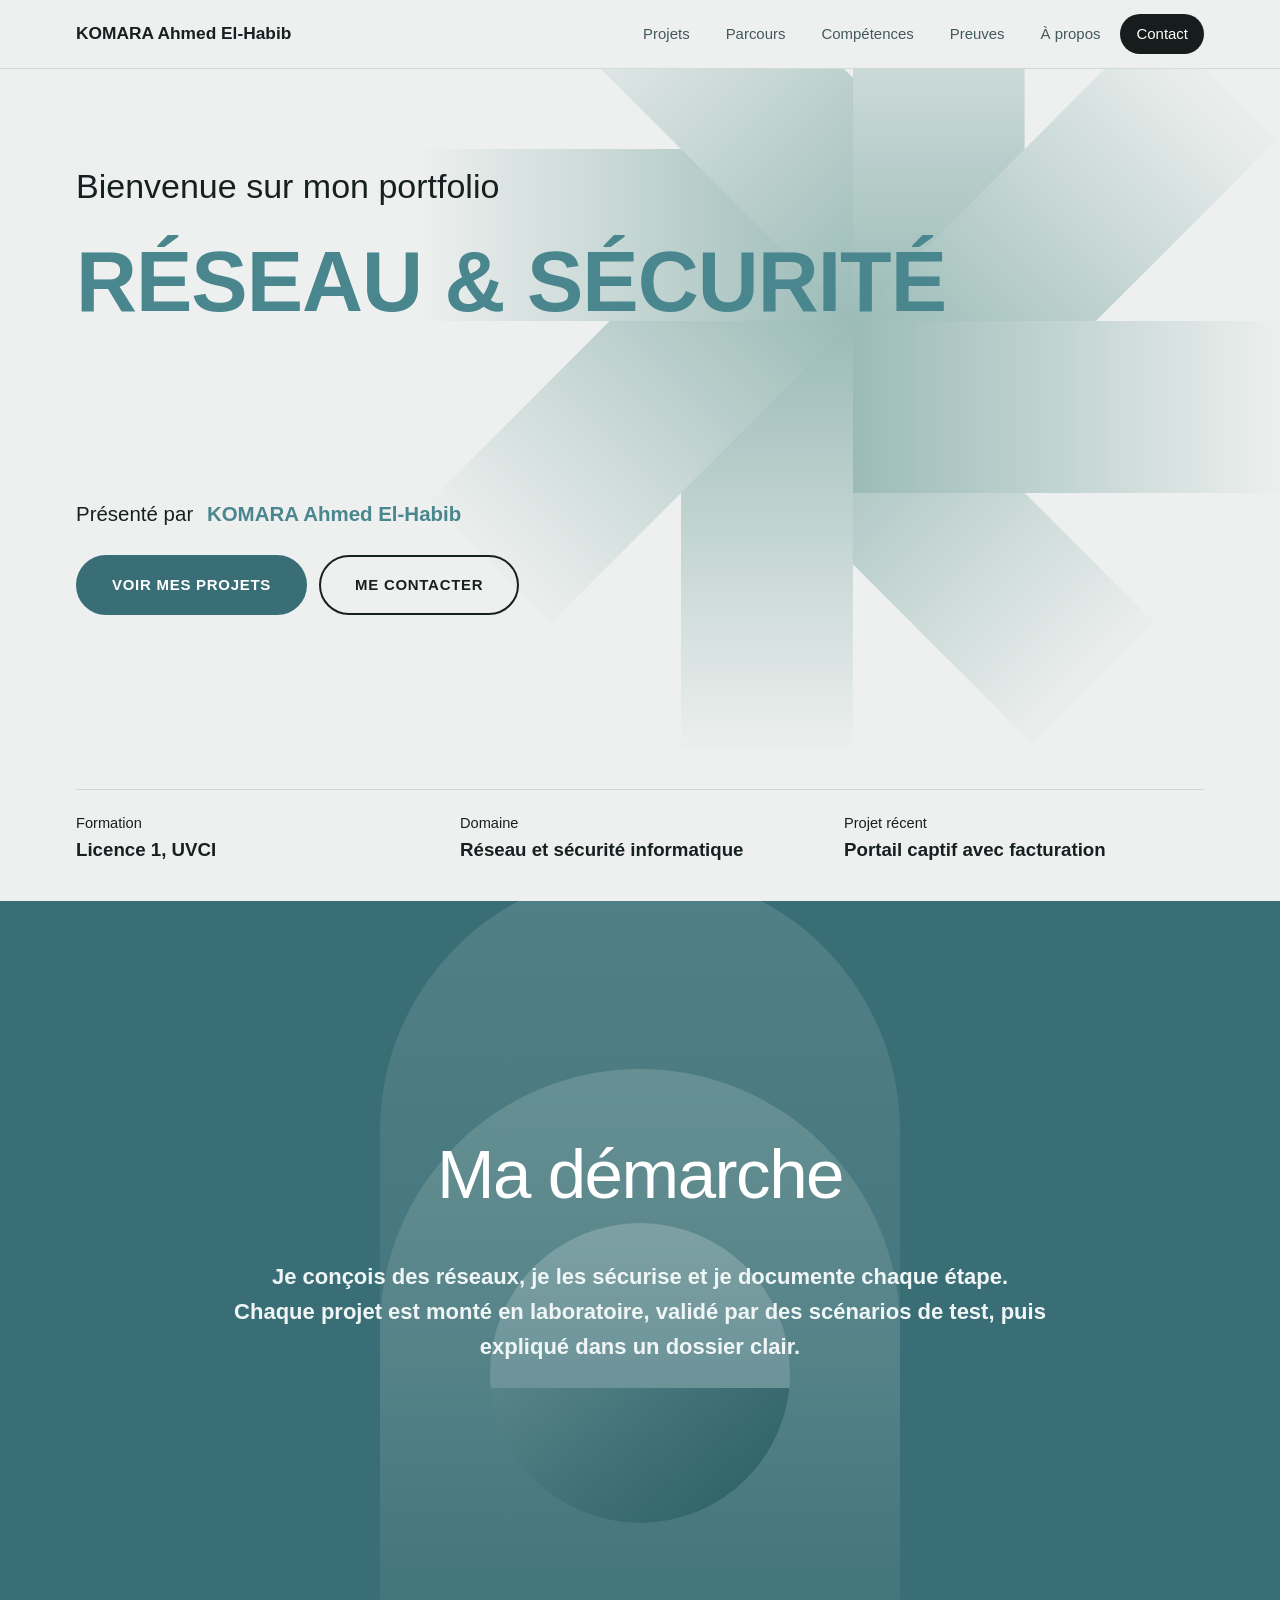
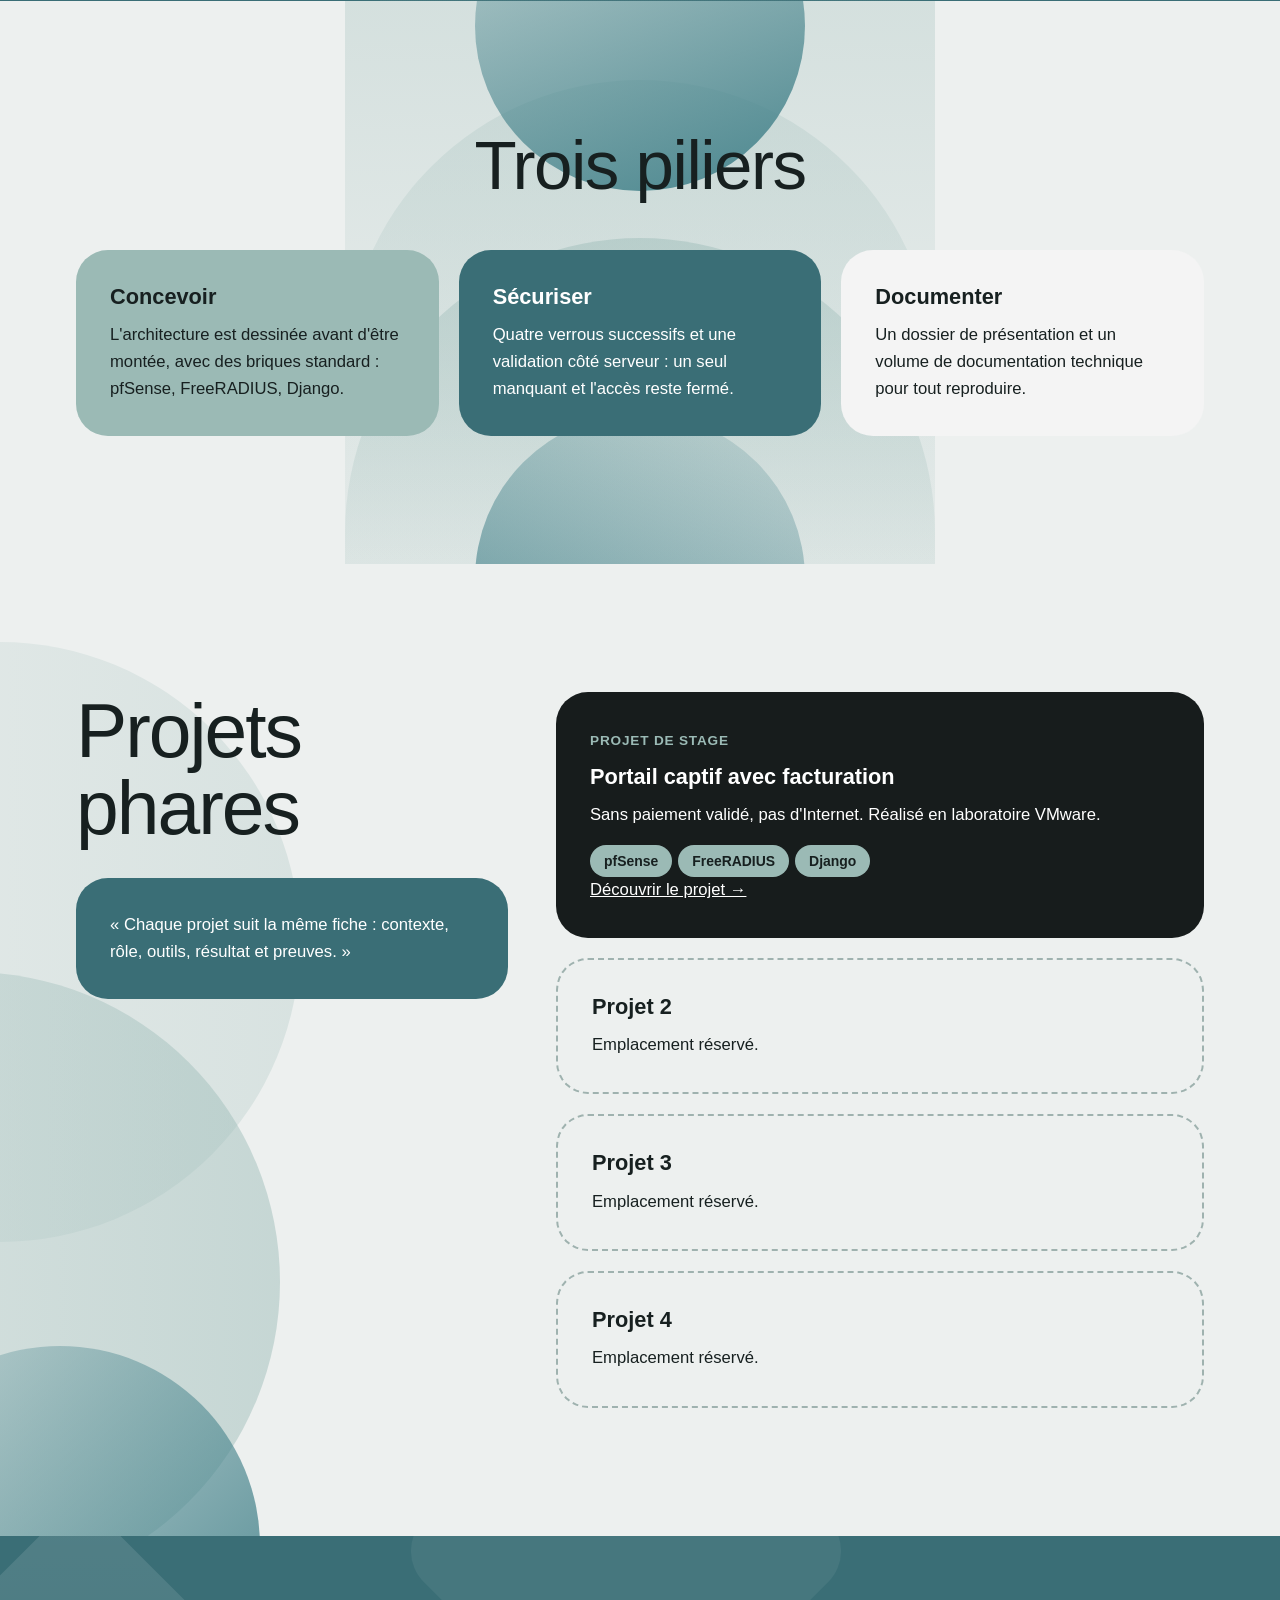
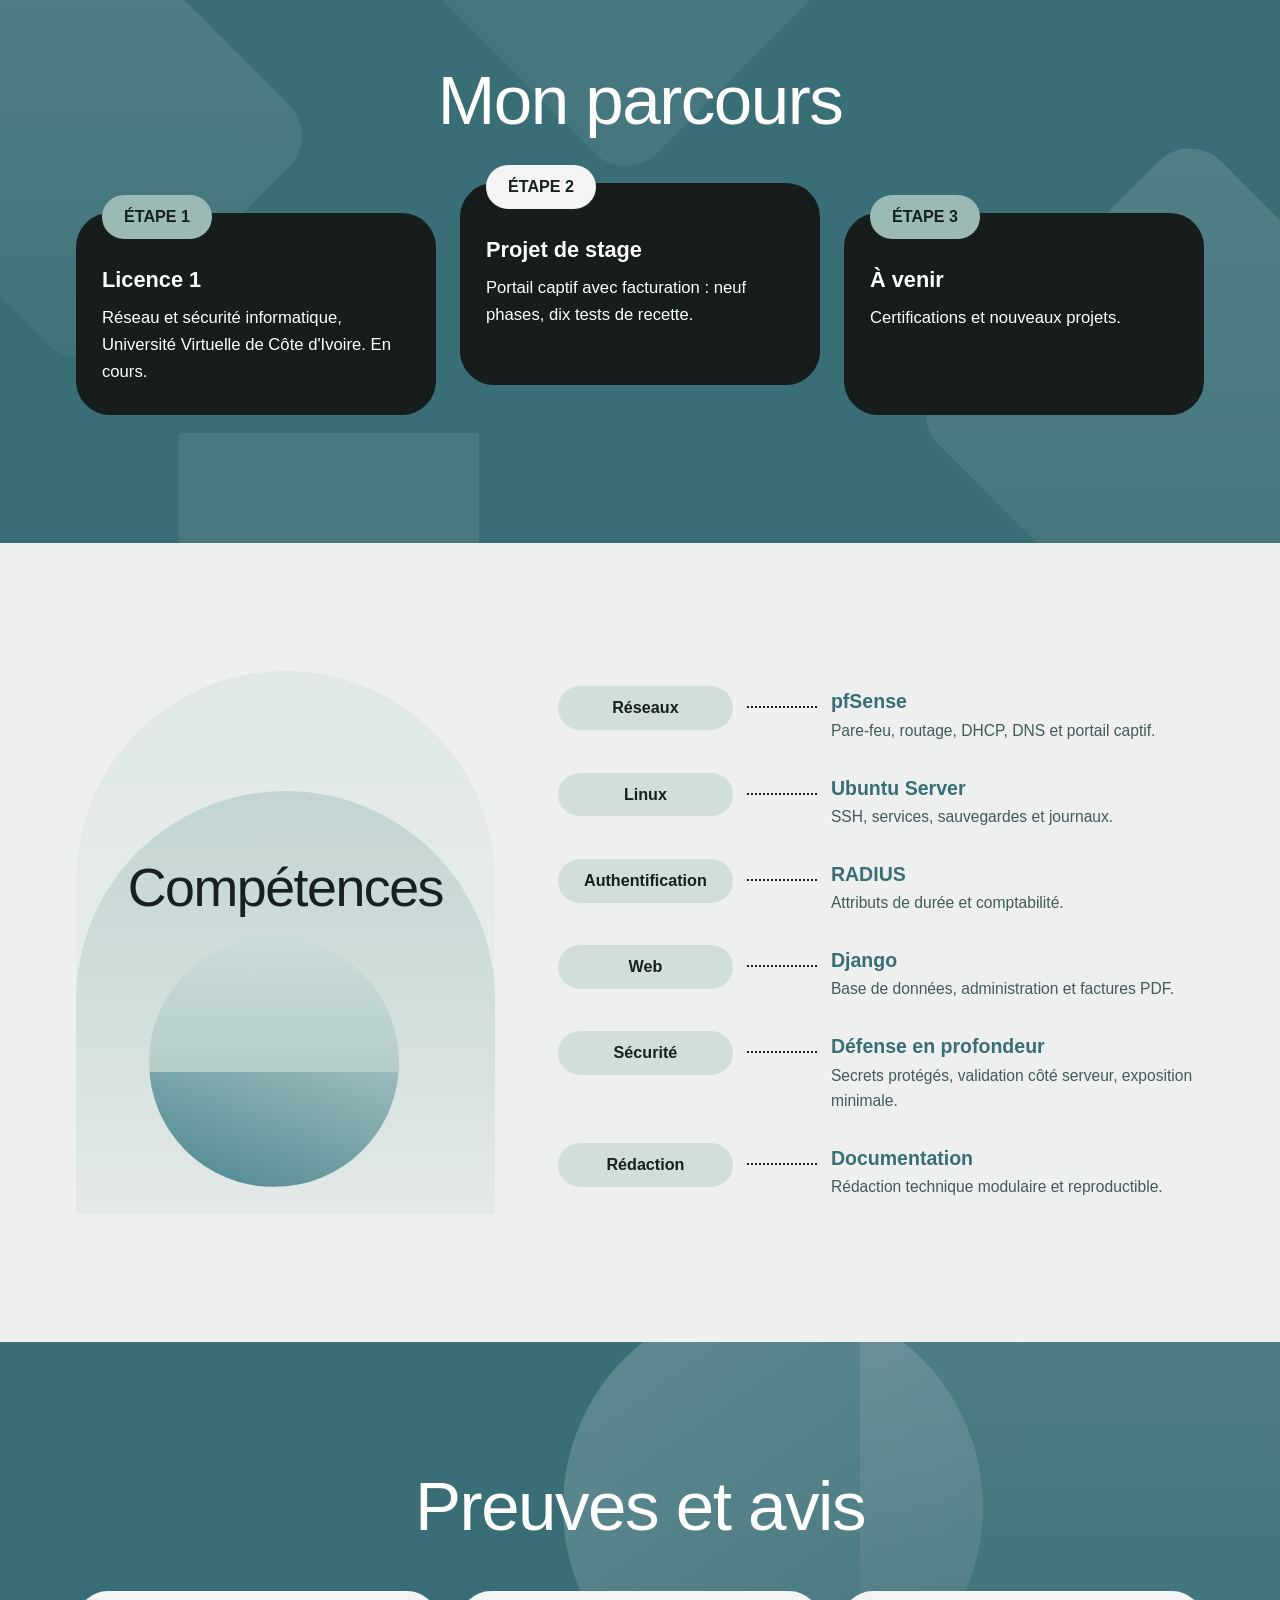
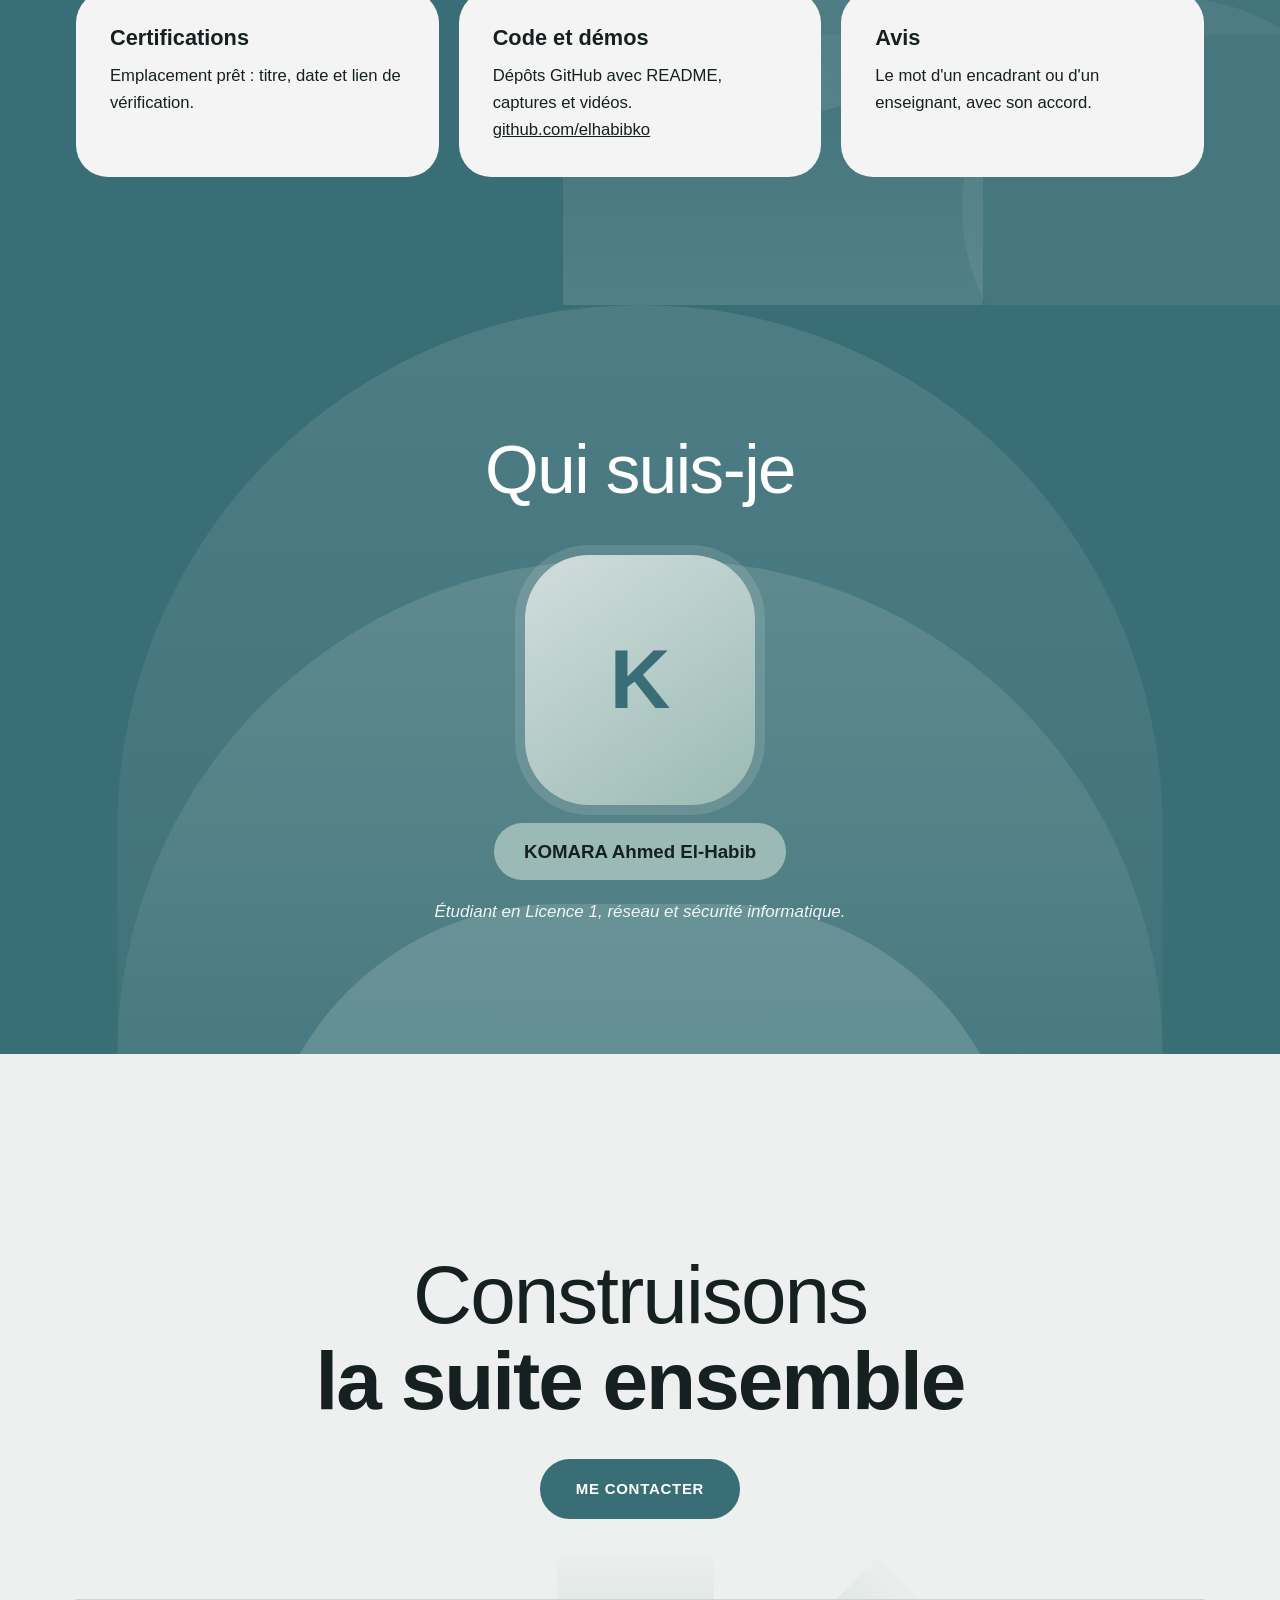
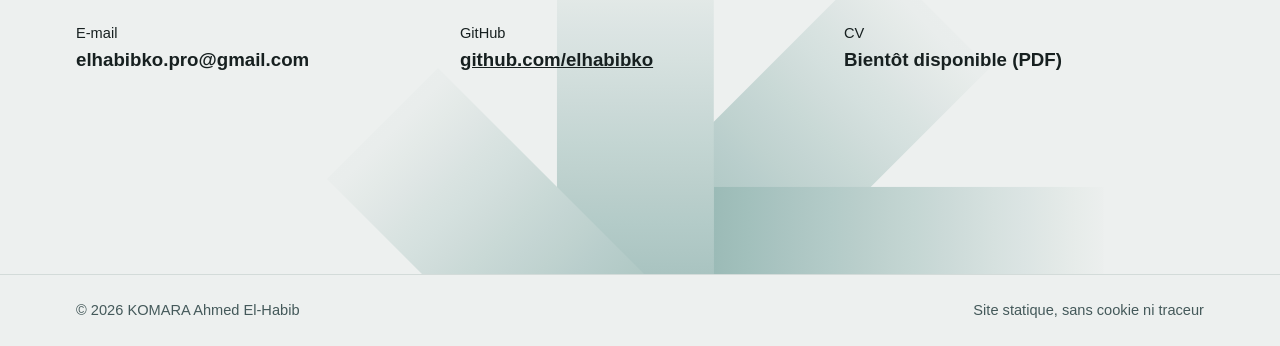
==== index.html @ ef808884 "Add files via upload" ====
<!DOCTYPE html>
<html lang="fr">
<head>
<meta charset="UTF-8">
<meta name="viewport" content="width=device-width, initial-scale=1">
<title>KOMARA Ahmed El-Habib · Réseau et sécurité informatique</title>
<meta name="description" content="Portfolio de KOMARA Ahmed El-Habib, étudiant en Licence 1 réseau et sécurité informatique à l'UVCI : portail captif avec facturation, pfSense, FreeRADIUS, Django.">
<meta name="theme-color" content="#3a6e76">
<meta name="color-scheme" content="light">
<meta property="og:title" content="KOMARA Ahmed El-Habib · Réseau et sécurité informatique">
<meta property="og:description" content="Étudiant en Licence 1 réseau et sécurité informatique. Projets documentés, de la conception à la démonstration.">
<meta property="og:type" content="website">
<link rel="icon" href="data:image/svg+xml,%3Csvg xmlns='http://www.w3.org/2000/svg' viewBox='0 0 32 32'%3E%3Crect width='32' height='32' rx='9' fill='%233a6e76'/%3E%3Ctext x='16' y='22' font-size='16' font-family='sans-serif' font-weight='700' text-anchor='middle' fill='white'%3EK%3C/text%3E%3C/svg%3E">
<link rel="stylesheet" href="style.css">
<script src="main.js" defer></script>
<script type="application/ld+json">{"@context":"https://schema.org","@type":"Person","name":"KOMARA Ahmed El-Habib","jobTitle":"Étudiant en réseau et sécurité informatique","alumniOf":{"@type":"CollegeOrUniversity","name":"Université Virtuelle de Côte d'Ivoire"},"sameAs":["https://github.com/elhabibko"]}</script>
</head>
<body>
<a class="skip" href="#main">Aller au contenu</a>
<header class="top"><div class="w">
<a class="brand" href="#accueil">KOMARA Ahmed El-Habib</a>
<button class="mb" type="button" aria-expanded="false" aria-controls="nv">Menu</button>
<nav id="nv" aria-label="Navigation principale"><ul>
<li><a href="#projets">Projets</a></li><li><a href="#parcours">Parcours</a></li><li><a href="#competences">Compétences</a></li><li><a href="#preuves">Preuves</a></li><li><a href="#apropos">À propos</a></li><li><a href="#contact">Contact</a></li>
</ul></nav></div></header>

<main id="main">
<section class="hero" id="accueil">
<img class="st" src="etoile.svg" alt="" width="900" height="810">
<div class="w">
<div><p class="wl">Bienvenue sur mon portfolio</p><h1>Réseau &amp; Sécurité</h1></div>
<div><p class="by">Présenté par <b>KOMARA Ahmed El-Habib</b></p>
<div class="act"><a class="pill" href="#projets">Voir mes projets</a><a class="pill o" href="#contact">Me contacter</a></div></div>
<div class="ib">
<div><small>Formation</small><b>Licence 1, UVCI</b></div>
<div><small>Domaine</small><b>Réseau et sécurité informatique</b></div>
<div><small>Projet récent</small><b>Portail captif avec facturation</b></div>
</div></div>
</section>

<section class="sec dark mid" id="demarche">
<div class="dec s2" aria-hidden="true"><i class="a"></i><i class="b"></i><i class="c"></i><i class="d"></i></div>
<div class="w">
<h2 class="t rv">Ma démarche</h2>
<p class="lead rv">Je conçois des réseaux, je les sécurise et je documente chaque étape. Chaque projet est monté en laboratoire, validé par des scénarios de test, puis expliqué dans un dossier clair.</p>
</div>
</section>

<section class="sec" id="piliers">
<div class="dec s3" aria-hidden="true"><i class="a"></i><i class="b"></i><i class="c"></i><i class="d"></i><i class="e"></i></div>
<div class="w">
<h2 class="t rv">Trois piliers</h2>
<div class="cards">
<article class="card sg rv"><h3>Concevoir</h3><p>L'architecture est dessinée avant d'être montée, avec des briques standard : pfSense, FreeRADIUS, Django.</p></article>
<article class="card tl rv"><h3>Sécuriser</h3><p>Quatre verrous successifs et une validation côté serveur : un seul manquant et l'accès reste fermé.</p></article>
<article class="card wh rv"><h3>Documenter</h3><p>Un dossier de présentation et un volume de documentation technique pour tout reproduire.</p></article>
</div></div>
</section>

<section class="sec" id="projets">
<div class="dec s6" aria-hidden="true"><i class="a"></i><i class="b"></i><i class="c"></i></div>
<div class="w kf">
<div class="rv"><h2 class="l">Projets<br>phares</h2>
<div class="card tl"><p>« Chaque projet suit la même fiche : contexte, rôle, outils, résultat et preuves. »</p></div></div>
<div class="cards c2">
<article class="card dk rv"><span class="tag">Projet de stage</span><h3>Portail captif avec facturation</h3><p>Sans paiement validé, pas d'Internet. Réalisé en laboratoire VMware.</p><div class="tg"><span>pfSense</span><span>FreeRADIUS</span><span>Django</span></div><p><a href="projet-portail-captif.html">Découvrir le projet →</a></p></article>
<article class="card sl rv"><h3>Projet 2</h3><p>Emplacement réservé.</p></article>
<article class="card sl rv"><h3>Projet 3</h3><p>Emplacement réservé.</p></article>
<article class="card sl rv"><h3>Projet 4</h3><p>Emplacement réservé.</p></article>
</div></div>
</section>

<section class="sec dark" id="parcours">
<div class="dec s8" aria-hidden="true"><i class="a"></i><i class="b"></i><i class="c"></i><i class="d"></i></div>
<div class="w">
<h2 class="t rv">Mon parcours</h2>
<div class="rm">
<article class="card rv"><span class="lb">ÉTAPE 1</span><h3>Licence 1</h3><p>Réseau et sécurité informatique, Université Virtuelle de Côte d'Ivoire. En cours.</p></article>
<article class="card rv"><span class="lb">ÉTAPE 2</span><h3>Projet de stage</h3><p>Portail captif avec facturation : neuf phases, dix tests de recette.</p></article>
<article class="card rv"><span class="lb">ÉTAPE 3</span><h3>À venir</h3><p>Certifications et nouveaux projets.</p></article>
</div></div>
</section>

<section class="sec" id="competences">
<div class="w cp">
<div class="arch rv"><i class="p"></i><i class="q"></i><i class="r"></i><i class="t"></i><h2>Compétences</h2></div>
<ul class="rows rv">
<li><span class="lab">Réseaux</span><span class="dot"></span><div><h3>pfSense</h3><p>Pare-feu, routage, DHCP, DNS et portail captif.</p></div></li>
<li><span class="lab">Linux</span><span class="dot"></span><div><h3>Ubuntu Server</h3><p>SSH, services, sauvegardes et journaux.</p></div></li>
<li><span class="lab">Authentification</span><span class="dot"></span><div><h3>RADIUS</h3><p>Attributs de durée et comptabilité.</p></div></li>
<li><span class="lab">Web</span><span class="dot"></span><div><h3>Django</h3><p>Base de données, administration et factures PDF.</p></div></li>
<li><span class="lab">Sécurité</span><span class="dot"></span><div><h3>Défense en profondeur</h3><p>Secrets protégés, validation côté serveur, exposition minimale.</p></div></li>
<li><span class="lab">Rédaction</span><span class="dot"></span><div><h3>Documentation</h3><p>Rédaction technique modulaire et reproductible.</p></div></li>
</ul></div>
</section>

<section class="sec dark" id="preuves">
<div class="dec s4" aria-hidden="true"><i class="a"></i><i class="b"></i><i class="c"></i><i class="d"></i></div>
<div class="w">
<h2 class="t rv">Preuves et avis</h2>
<div class="cards">
<article class="card wh rv"><h3>Certifications</h3><p>Emplacement prêt : titre, date et lien de vérification.</p></article>
<article class="card wh rv"><h3>Code et démos</h3><p>Dépôts GitHub avec README, captures et vidéos.</p><p><a href="https://github.com/elhabibko" rel="noopener">github.com/elhabibko</a></p></article>
<article class="card wh rv"><h3>Avis</h3><p>Le mot d'un encadrant ou d'un enseignant, avec son accord.</p></article>
</div></div>
</section>

<section class="sec dark" id="apropos">
<div class="dec s11" aria-hidden="true"><i class="a"></i><i class="b"></i><i class="c"></i></div>
<div class="w">
<h2 class="t rv">Qui suis-je</h2>
<div class="team rv"><div class="ph1" aria-hidden="true">K</div><span class="np">KOMARA Ahmed El-Habib</span><p class="it">Étudiant en Licence 1, réseau et sécurité informatique.</p></div>
</div>
</section>

<section class="sec cta" id="contact">
<img class="st2" src="etoile.svg" alt="" width="900" height="810">
<div class="w">
<h2 class="rv">Construisons<br><b>la suite ensemble</b></h2>
<a class="pill rv" href="#contact" data-u="elhabibko.pro" data-d="gmail.com">Me contacter</a>
<div class="cl rv">
<div><small>E-mail</small><b>elhabibko.pro@gmail.com</b></div>
<div><small>GitHub</small><b><a href="https://github.com/elhabibko" rel="noopener">github.com/elhabibko</a></b></div>
<div><small>CV</small><b>Bientôt disponible (PDF)</b></div>
</div></div>
</section>
</main>

<footer class="ft"><div class="w"><span>© 2026 KOMARA Ahmed El-Habib</span><span>Site statique, sans cookie ni traceur</span></div></footer>
</body>
</html>
---- style.css ----
:root{--bg:#edf0ef;--ink:#172020;--mu:#44595a;--tl:#4a868e;--td:#3a6e76;--sg:#9bbab5;--cd:#d1dedb;--wh:#f4f4f4;--dk:#171c1c;--pad:clamp(20px,5vw,56px);--ez:cubic-bezier(.2,.7,.2,1);--f:"Century Gothic","Avenir Next","Trebuchet MS","Segoe UI",sans-serif}
*,::before,::after{box-sizing:border-box}
*{margin:0}
html{scroll-behavior:smooth;scroll-padding-top:84px;overflow-x:clip;-webkit-text-size-adjust:100%}
body{font-family:var(--f);background:var(--bg);color:var(--ink);line-height:1.6;font-size:clamp(15px,.35vw + 14px,17px);-webkit-font-smoothing:antialiased;overflow-x:clip}
img,svg{display:block;max-width:100%}
a{color:inherit}
:focus-visible{outline:3px solid var(--tl);outline-offset:3px;border-radius:6px}
@keyframes up{from{opacity:0;transform:translateY(28px)}to{opacity:1;transform:none}}
@keyframes sg{from{opacity:0;transform:scale(.94)}to{opacity:1;transform:none}}
@keyframes fl{0%,100%{translate:0 0}50%{translate:0 -16px}}
@keyframes pg{to{transform:scaleX(1)}}
@supports(animation-timeline:scroll()){body::before{content:"";position:fixed;left:0;top:0;width:100%;height:3px;background:var(--tl);transform:scaleX(0);transform-origin:0 50%;z-index:40;animation:pg linear both;animation-timeline:scroll()}}
.skip{position:absolute;left:-999px}
.skip:focus{left:16px;top:12px;background:var(--dk);color:#fff;padding:8px 16px;border-radius:999px;z-index:50}
.w{width:100%;max-width:1240px;margin-inline:auto;padding-inline:var(--pad);position:relative;z-index:1}
.top{position:sticky;top:0;z-index:30;background:rgba(237,240,239,.94);backdrop-filter:blur(10px);border-bottom:1px solid #d3dbd9}
.top .w{display:flex;align-items:center;justify-content:space-between;gap:12px;min-height:68px;flex-wrap:wrap}
.brand{font-weight:700;text-decoration:none;font-size:1.02em}
nav ul{list-style:none;display:flex;gap:4px;padding:0}
nav a{display:block;text-decoration:none;font-size:.88em;padding:8px 16px;border-radius:999px;color:var(--mu);transition:background .25s,color .25s}
nav a:hover{background:var(--cd);color:var(--ink)}
nav a[aria-current=true]{background:var(--dk);color:#fff}
.mb{display:none;background:none;border:1.5px solid var(--ink);border-radius:999px;padding:8px 20px;font:inherit;font-size:.88em;font-weight:700;cursor:pointer;color:var(--ink)}
.pill{display:inline-flex;align-items:center;justify-content:center;background:var(--td);color:#fff;font-weight:700;font-size:.88em;letter-spacing:.05em;text-transform:uppercase;text-decoration:none;border-radius:999px;padding:16px clamp(22px,3vw,34px);border:2px solid var(--td);transition:transform .25s var(--ez),background .25s,box-shadow .25s}
.pill:hover{background:var(--dk);border-color:var(--dk);transform:translateY(-3px);box-shadow:0 14px 28px -14px rgba(23,32,32,.5)}
.pill.o{background:transparent;color:var(--ink);border-color:var(--ink)}
.pill.o:hover{background:var(--ink);color:var(--bg)}
.hero{position:relative;overflow:hidden;min-height:calc(100vh - 68px);min-height:calc(100svh - 68px);display:flex}
.hero>.w{display:flex;flex-direction:column;justify-content:space-between;gap:clamp(28px,5vh,60px);padding-block:clamp(40px,10vh,100px) clamp(24px,4vh,40px)}
.hero .w>*{animation:up .9s var(--ez) both}
.hero .w>:nth-child(2){animation-delay:.14s}
.hero .w>:nth-child(3){animation-delay:.28s}
.st{position:absolute;right:0;top:0;height:100%;width:auto;max-width:none;pointer-events:none;z-index:0;animation:sg 1.6s var(--ez) both,fl 14s ease-in-out 1.6s infinite}
.st2{position:absolute;left:50%;bottom:-300px;height:760px;width:auto;max-width:none;transform:translateX(-45%) scaleY(-1);pointer-events:none;z-index:0;animation:fl 16s ease-in-out infinite}
.wl{font-size:clamp(20px,2.8vw,34px)}
.hero h1{font-size:clamp(28px,6.6vw,88px);line-height:1;font-weight:700;letter-spacing:-1px;color:var(--tl);text-transform:uppercase;margin-top:clamp(14px,3vh,28px);white-space:nowrap}
.by{font-size:clamp(17px,1.6vw,21px)}
.by b{color:var(--tl);font-weight:700;margin-left:8px}
.act{display:flex;gap:12px;flex-wrap:wrap;margin-top:24px}
.ib{display:grid;grid-template-columns:repeat(auto-fit,minmax(min(100%,230px),1fr));gap:20px 24px;border-top:1px solid #cdd6d4;padding-top:22px}
.ib small{display:block;font-size:.86em}
.ib b{font-size:1.1em}
.sec{position:relative;padding:clamp(72px,11vw,128px) 0;overflow:hidden}
.dark{background:var(--td);color:#fff}
.dark p{color:#f0f6f5}
.dec{position:absolute;inset:0;pointer-events:none;overflow:hidden;z-index:0}
.dec i{position:absolute;display:block;animation:fl 13s ease-in-out infinite}
.dec i:nth-child(2){animation-duration:17s;animation-delay:-5s}
.dec i:nth-child(3){animation-duration:15s;animation-delay:-9s}
.dec i:nth-child(4){animation-duration:19s;animation-delay:-3s}
.dec i:nth-child(5){animation-duration:21s;animation-delay:-11s}
.s2 .a{left:50%;top:-30px;bottom:0;width:min(520px,80vw);transform:translateX(-50%);border-radius:999px 999px 0 0;background:linear-gradient(rgba(255,255,255,.12),rgba(255,255,255,.02))}
.s2 .b{left:50%;top:24%;bottom:0;width:min(520px,80vw);transform:translateX(-50%);border-radius:999px 999px 0 0;background:linear-gradient(rgba(155,187,183,.32),rgba(155,187,183,.06))}
.s2 .c,.s2 .d{left:50%;top:46%;width:min(300px,52vw);aspect-ratio:1;transform:translateX(-50%);border-radius:50%}
.s2 .c{background:linear-gradient(rgba(255,255,255,.2),rgba(255,255,255,.1));clip-path:inset(0 0 45% 0)}
.s2 .d{background:linear-gradient(135deg,rgba(155,187,183,.3),rgba(40,92,100,.95));clip-path:inset(55% 0 0 0)}
.s3 .a{left:50%;top:0;bottom:0;width:min(590px,88vw);transform:translateX(-50%);background:linear-gradient(rgba(155,187,183,.3),rgba(155,187,183,0))}
.s3 .b{left:50%;top:14%;bottom:0;width:min(590px,88vw);transform:translateX(-50%);border-radius:999px 999px 0 0;background:linear-gradient(rgba(155,187,183,.26),rgba(155,187,183,.08))}
.s3 .c{left:50%;top:42%;bottom:0;width:min(590px,88vw);transform:translateX(-50%);border-radius:999px 999px 0 0;background:linear-gradient(rgba(155,187,183,.46),rgba(155,187,183,.14))}
.s3 .d{left:50%;top:-140px;width:min(330px,56vw);aspect-ratio:1;transform:translateX(-50%);border-radius:50%;background:linear-gradient(160deg,rgba(74,134,142,.15),var(--tl))}
.s3 .e{left:50%;bottom:-180px;width:min(330px,56vw);aspect-ratio:1;transform:translateX(-50%);border-radius:50%;background:linear-gradient(200deg,rgba(74,134,142,.1),var(--tl))}
.s4 .a{left:44%;top:-8%;width:min(420px,62vw);aspect-ratio:1;border-radius:50%;background:linear-gradient(145deg,rgba(255,255,255,.2),rgba(255,255,255,.06))}
.s4 .b{right:0;top:0;width:min(420px,38%);height:52%;background:linear-gradient(rgba(255,255,255,.1),rgba(255,255,255,.04))}
.s4 .c{left:44%;bottom:0;width:min(420px,38%);height:48%;background:linear-gradient(rgba(255,255,255,.04),rgba(255,255,255,.12))}
.s4 .d{right:-8%;bottom:-20%;width:min(420px,60vw);aspect-ratio:1;border-radius:50%;background:rgba(255,255,255,.06)}
.s6 .a{left:-300px;top:8%;width:600px;aspect-ratio:1;border-radius:50%;background:linear-gradient(90deg,rgba(155,187,183,.08),rgba(155,187,183,.26))}
.s6 .b{left:-340px;top:42%;width:620px;aspect-ratio:1;border-radius:50%;background:linear-gradient(90deg,rgba(155,187,183,.2),rgba(155,187,183,.48))}
.s6 .c{left:-140px;bottom:-210px;width:400px;aspect-ratio:1;border-radius:50%;background:linear-gradient(135deg,rgba(74,134,142,.15),var(--tl))}
.s8 .a{left:-90px;top:30px;width:340px;aspect-ratio:1;border-radius:44px;rotate:45deg;background:linear-gradient(135deg,rgba(255,255,255,.12),rgba(255,255,255,.04))}
.s8 .b{right:-110px;bottom:-70px;width:400px;aspect-ratio:1;border-radius:44px;rotate:45deg;background:linear-gradient(135deg,rgba(255,255,255,.12),rgba(255,255,255,.04))}
.s8 .c{left:36%;top:-150px;width:330px;aspect-ratio:1;border-radius:44px;rotate:45deg;background:rgba(255,255,255,.06)}
.s8 .d{left:14%;bottom:-30px;width:300px;height:140px;background:rgba(255,255,255,.07)}
.s11 .a{left:50%;top:0;bottom:0;width:min(1045px,130vw);transform:translateX(-50%);border-radius:999px 999px 0 0;background:linear-gradient(rgba(255,255,255,.1),rgba(255,255,255,.03))}
.s11 .b{left:50%;top:34%;bottom:0;width:min(1045px,130vw);transform:translateX(-50%);border-radius:999px 999px 0 0;background:linear-gradient(rgba(155,187,183,.26),rgba(155,187,183,.1))}
.s11 .c{left:50%;top:80%;bottom:-20%;width:min(760px,100vw);transform:translateX(-50%);border-radius:999px 999px 0 0;background:rgba(155,187,183,.32)}
.mid{display:flex;align-items:center;min-height:clamp(440px,60vw,700px)}
h2.t{font-size:clamp(32px,5.4vw,72px);line-height:1.06;font-weight:400;letter-spacing:-1.5px;text-align:center;margin-bottom:clamp(28px,4vw,48px)}
h2.t b,h2.l b,.cta h2 b{font-weight:700}
h2.l{font-size:clamp(38px,6vw,84px);line-height:1;font-weight:400;letter-spacing:-2px}
.lead{font-size:clamp(17px,1.9vw,22px);text-align:center;max-width:820px;margin-inline:auto;font-weight:700}
.cards{display:grid;gap:clamp(12px,2vw,20px);grid-template-columns:repeat(auto-fit,minmax(min(100%,250px),1fr));position:relative}
.cards.c2{grid-template-columns:repeat(auto-fit,minmax(min(100%,320px),1fr))}
.cards.sm{grid-template-columns:repeat(auto-fit,minmax(min(100%,230px),1fr))}
.card{border-radius:clamp(22px,3vw,32px);padding:clamp(22px,3vw,34px);background:var(--cd);color:var(--ink);transition:transform .35s var(--ez),box-shadow .35s}
.card:hover{transform:translateY(-6px);box-shadow:0 22px 44px -22px rgba(23,32,32,.45)}
.card h3{font-size:clamp(18px,1.7vw,22px);line-height:1.2;font-weight:700;margin-bottom:12px}
.card p{font-size:.98em;color:inherit}
.card.sg{background:var(--sg)}
.card.wh{background:var(--wh)}
.card.dk{background:var(--dk);color:#fff}
.card.tl{background:var(--td);color:#fff}
.card.sl{background:transparent;border:2px dashed #9fb2af}
.dark .card.sl{border-color:rgba(255,255,255,.4)}
.card.s{padding:22px;border-radius:24px}
.card.s h3{font-size:1.08em}
.card.s p{font-size:.92em}
.n{display:block;font-size:.85em;font-weight:700;color:var(--td);margin-bottom:6px}
.tag{display:inline-block;font-size:.8em;font-weight:700;letter-spacing:.06em;text-transform:uppercase;color:var(--sg);margin-bottom:12px}
.tg{display:flex;gap:6px;flex-wrap:wrap;margin-top:16px}
.tg span{font-size:.82em;font-weight:700;border-radius:999px;padding:5px 14px;background:var(--sg);color:var(--ink)}
.kf{display:grid;grid-template-columns:minmax(0,1fr) minmax(0,1.5fr);gap:clamp(28px,4vw,48px);align-items:start}
.kf .card.tl{margin-top:32px}
.cp{display:grid;grid-template-columns:minmax(0,1fr) minmax(0,1.5fr);gap:clamp(24px,4vw,56px);align-items:stretch}
.arch{position:relative;min-height:clamp(340px,48vw,540px)}
.arch i{position:absolute;display:block;animation:none}
.arch .p{left:0;right:12px;top:0;bottom:0;border-radius:999px 999px 0 0;background:linear-gradient(#dfe8e6,rgba(237,240,239,0))}
.arch .q{left:0;right:12px;top:22%;bottom:0;border-radius:999px 999px 0 0;background:linear-gradient(rgba(155,187,183,.45),rgba(155,187,183,.12))}
.arch .r,.arch .t{left:50%;bottom:5%;width:58%;aspect-ratio:1;border-radius:50%;margin-left:-33%}
.arch .r{background:linear-gradient(rgba(201,220,217,.9),rgba(155,187,183,.9));clip-path:inset(0 0 46% 0)}
.arch .t{background:linear-gradient(200deg,var(--cd),var(--tl));clip-path:inset(54% 0 0 0)}
.arch h2{position:absolute;left:0;right:12px;top:40%;transform:translateY(-50%);text-align:center;font-size:clamp(28px,4.2vw,58px);line-height:1;font-weight:400;letter-spacing:-1.5px;hyphens:none;word-break:normal;overflow-wrap:normal}
.rows{list-style:none;padding:0;align-self:center}
.rows li{display:grid;grid-template-columns:minmax(120px,175px) minmax(20px,70px) 1fr;gap:14px;align-items:start;padding:15px 0}
.lab{background:var(--cd);font-weight:700;border-radius:999px;text-align:center;padding:9px 12px;font-size:.95em;transition:background .3s,color .3s}
.rows li:hover .lab{background:var(--td);color:#fff}
.dot{border-top:2px dotted var(--ink);margin-top:20px;transform-origin:left;transition:transform 1s var(--ez) .3s}
.js .rv:not(.in) .dot{transform:scaleX(0)}
.rows h3{font-size:1.15em;font-weight:700;color:var(--td)}
.rows p{font-size:.92em;color:var(--mu)}
.rm{display:grid;gap:40px clamp(14px,2vw,24px);grid-template-columns:repeat(auto-fit,minmax(min(100%,235px),1fr));position:relative;padding-top:28px}
.rm .card{background:var(--dk);color:#fff;border-radius:34px;padding:54px 26px 30px;position:relative}
.lb{position:absolute;top:-18px;left:26px;background:var(--sg);color:var(--ink);font-weight:700;border-radius:999px;padding:9px 22px;font-size:.95em}
@media(min-width:900px){.rm .card:nth-child(even){translate:0 -30px}.rm .card:nth-child(even) .lb{background:var(--wh)}}
.team{display:flex;flex-direction:column;align-items:center;text-align:center;gap:18px}
.ph1{width:clamp(170px,22vw,230px);aspect-ratio:23/25;border-radius:64px;background:linear-gradient(145deg,var(--cd),var(--sg));color:var(--td);display:flex;align-items:center;justify-content:center;font-size:clamp(60px,8vw,84px);font-weight:700;box-shadow:0 0 0 10px rgba(255,255,255,.12)}
.np{background:var(--sg);color:var(--ink);font-weight:700;border-radius:999px;padding:14px 30px;font-size:1.1em}
.it{font-style:italic;max-width:420px}
.stats{display:grid;grid-template-columns:repeat(auto-fit,minmax(min(100%,150px),1fr));gap:12px;margin-top:clamp(28px,4vw,44px)}
.stats div{background:var(--cd);border-radius:999px;padding:16px 20px;text-align:center;font-size:.92em}
.stats b{display:block;font-size:1.9em;font-weight:700;color:var(--td);line-height:1.15}
.cta{text-align:center;display:flex;align-items:center;min-height:min(100vh,820px)}
.cta h2{font-size:clamp(34px,6.4vw,86px);line-height:1.04;font-weight:400;letter-spacing:-2px;margin-bottom:36px}
.cl{display:grid;grid-template-columns:repeat(auto-fit,minmax(min(100%,230px),1fr));gap:20px 24px;border-top:1px solid #cdd6d4;margin-top:clamp(44px,8vw,80px);padding-top:22px;text-align:left}
.cl small{display:block;font-size:.86em}
.cl b{font-size:1.1em;overflow-wrap:anywhere}
.ft{padding:24px 0;font-size:.86em;color:var(--mu);border-top:1px solid #d3dbd9}
.ft .w{display:flex;justify-content:space-between;gap:12px;flex-wrap:wrap}
.ph{position:relative;overflow:hidden;padding:clamp(48px,8vw,80px) 0 clamp(56px,8vw,90px)}
.ph .w>*{animation:up .9s var(--ez) both}
.ph .w>:nth-child(3){animation-delay:.14s}
.ph .w>:nth-child(4){animation-delay:.26s}
.ph h1{font-size:clamp(32px,6.2vw,82px);line-height:1;font-weight:700;letter-spacing:-1px;color:var(--tl);text-transform:uppercase;margin:18px 0 22px}
.ph .lead{text-align:left;margin:0;font-weight:400;font-size:clamp(18px,2vw,24px);max-width:640px}
.crumb{display:inline-block;font-size:.95em;color:var(--td);font-weight:700;text-decoration:none}
.todo{background:#ffe9a8;color:#5a4200;border-radius:6px;padding:1px 8px;font-size:.8em;font-weight:700}
.pers{margin-top:20px}
.js .rv{opacity:0;transform:translateY(30px) scale(.985);transition:opacity .8s var(--ez),transform .8s var(--ez)}
.js .rv.in{opacity:1;transform:none}
.rv:nth-child(2){transition-delay:.1s}.rv:nth-child(3){transition-delay:.2s}.rv:nth-child(4){transition-delay:.3s}.rv:nth-child(5){transition-delay:.4s}.rv:nth-child(6){transition-delay:.5s}.rv:nth-child(n+7){transition-delay:.6s}
@media(max-width:900px){.kf,.cp{grid-template-columns:1fr}.arch{min-height:320px}.mb{display:block}nav{order:3;flex-basis:100%;display:none}nav.open{display:block}nav ul{flex-direction:column;padding:6px 0 14px}nav a{padding:13px 16px;font-size:1em}}
@media(max-width:720px){.hero,.hero>.w{min-height:0}.hero>.w{gap:34px}.hero h1{white-space:normal;font-size:clamp(34px,11.5vw,56px)}.st{height:62%;opacity:.55}.rows li{grid-template-columns:1fr;gap:8px}.dot{display:none}.st2{height:480px;bottom:-240px}.cta{min-height:0}.act .pill{flex:1 1 100%}}
@media(prefers-reduced-motion:reduce){html{scroll-behavior:auto}*,::before,::after{animation:none!important;transition:none!important}.js .rv{opacity:1;transform:none}}
@media print{.top,.st,.st2,.dec,.skip,.mb{display:none}.sec,.hero{min-height:0;padding:24px 0}}
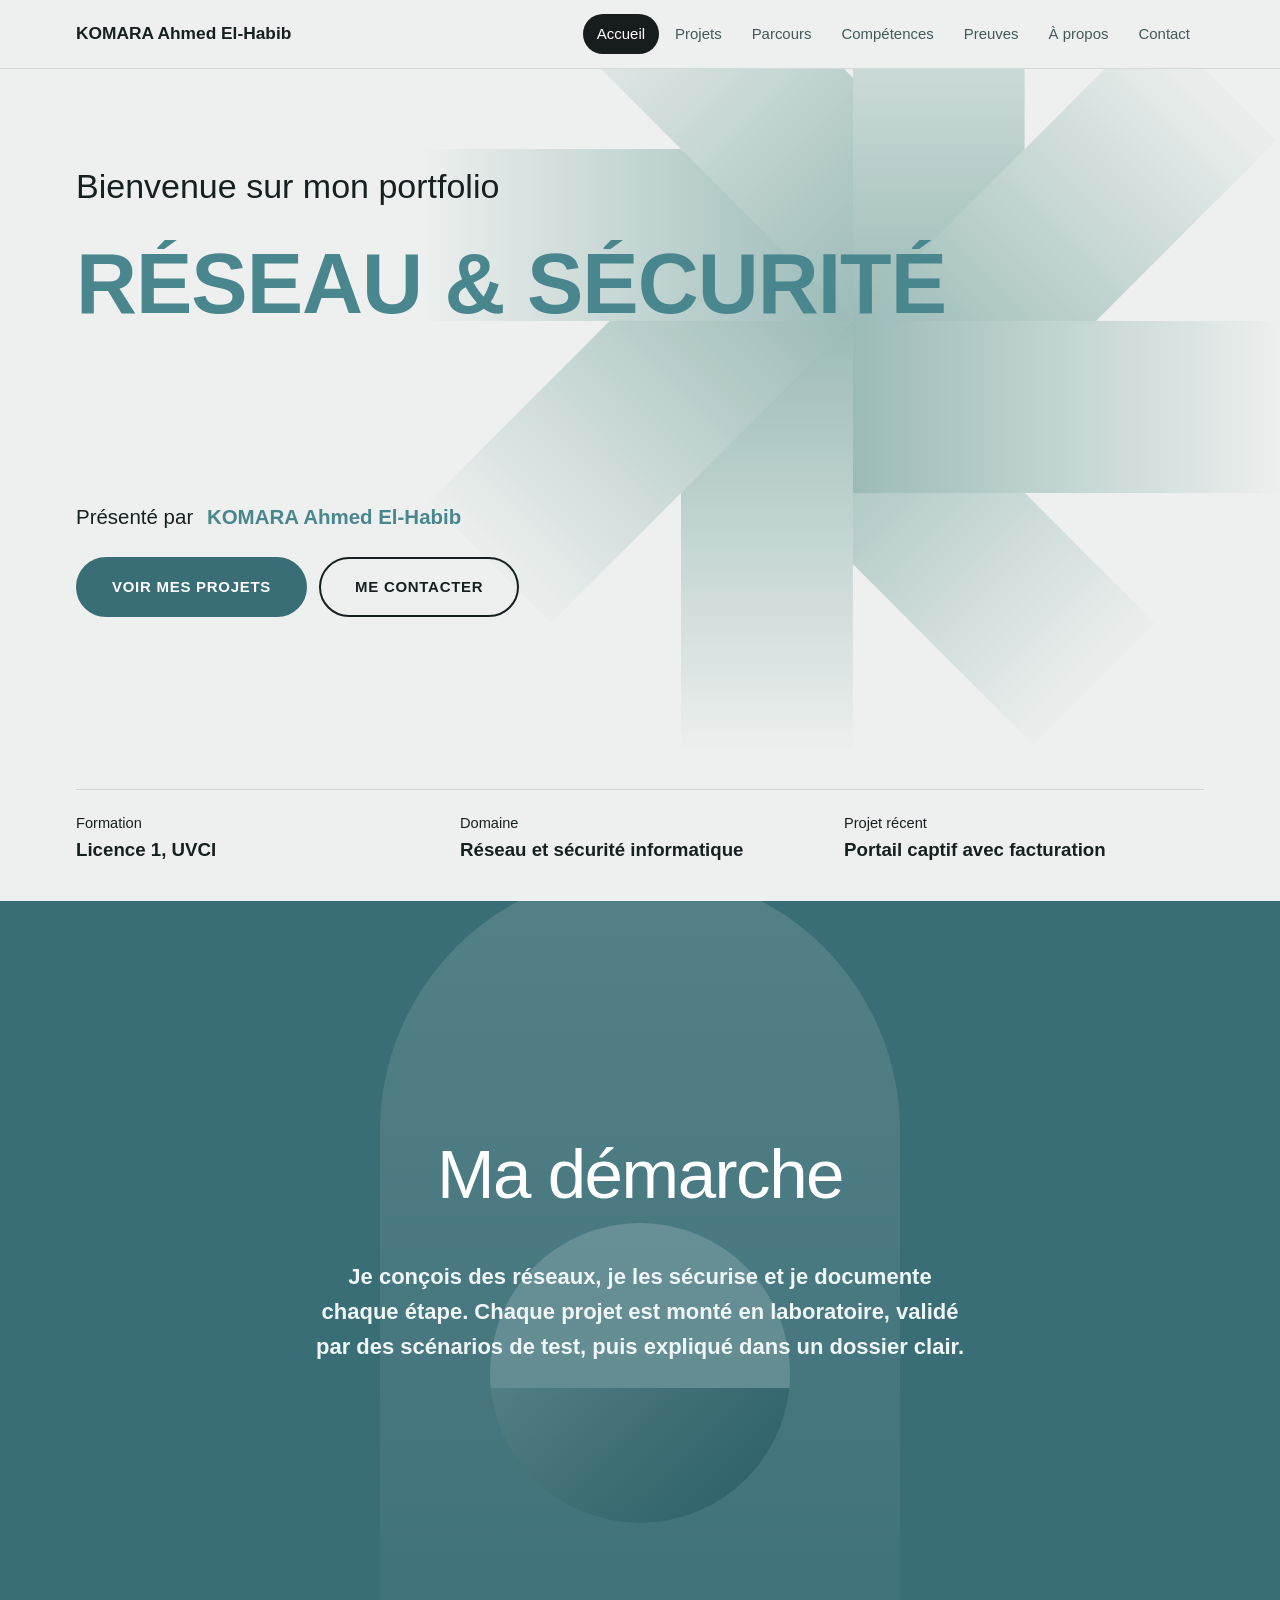
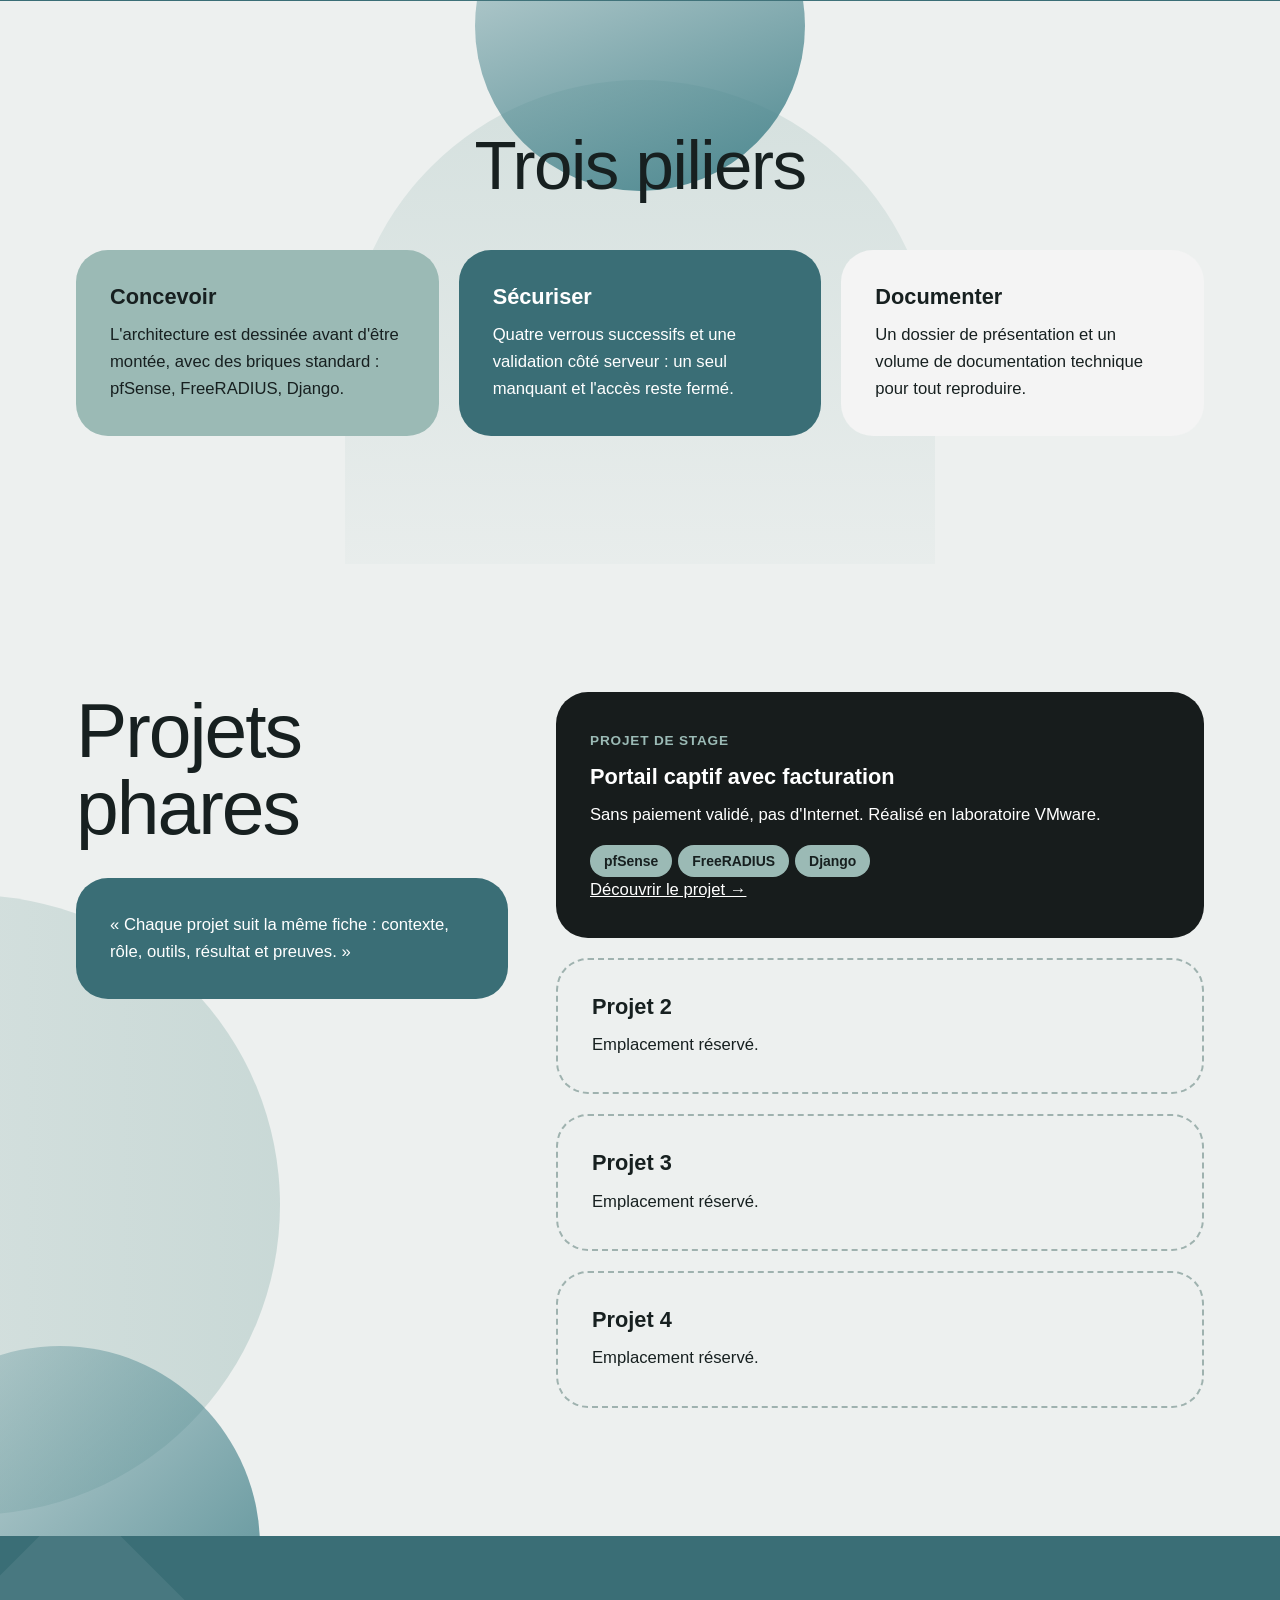
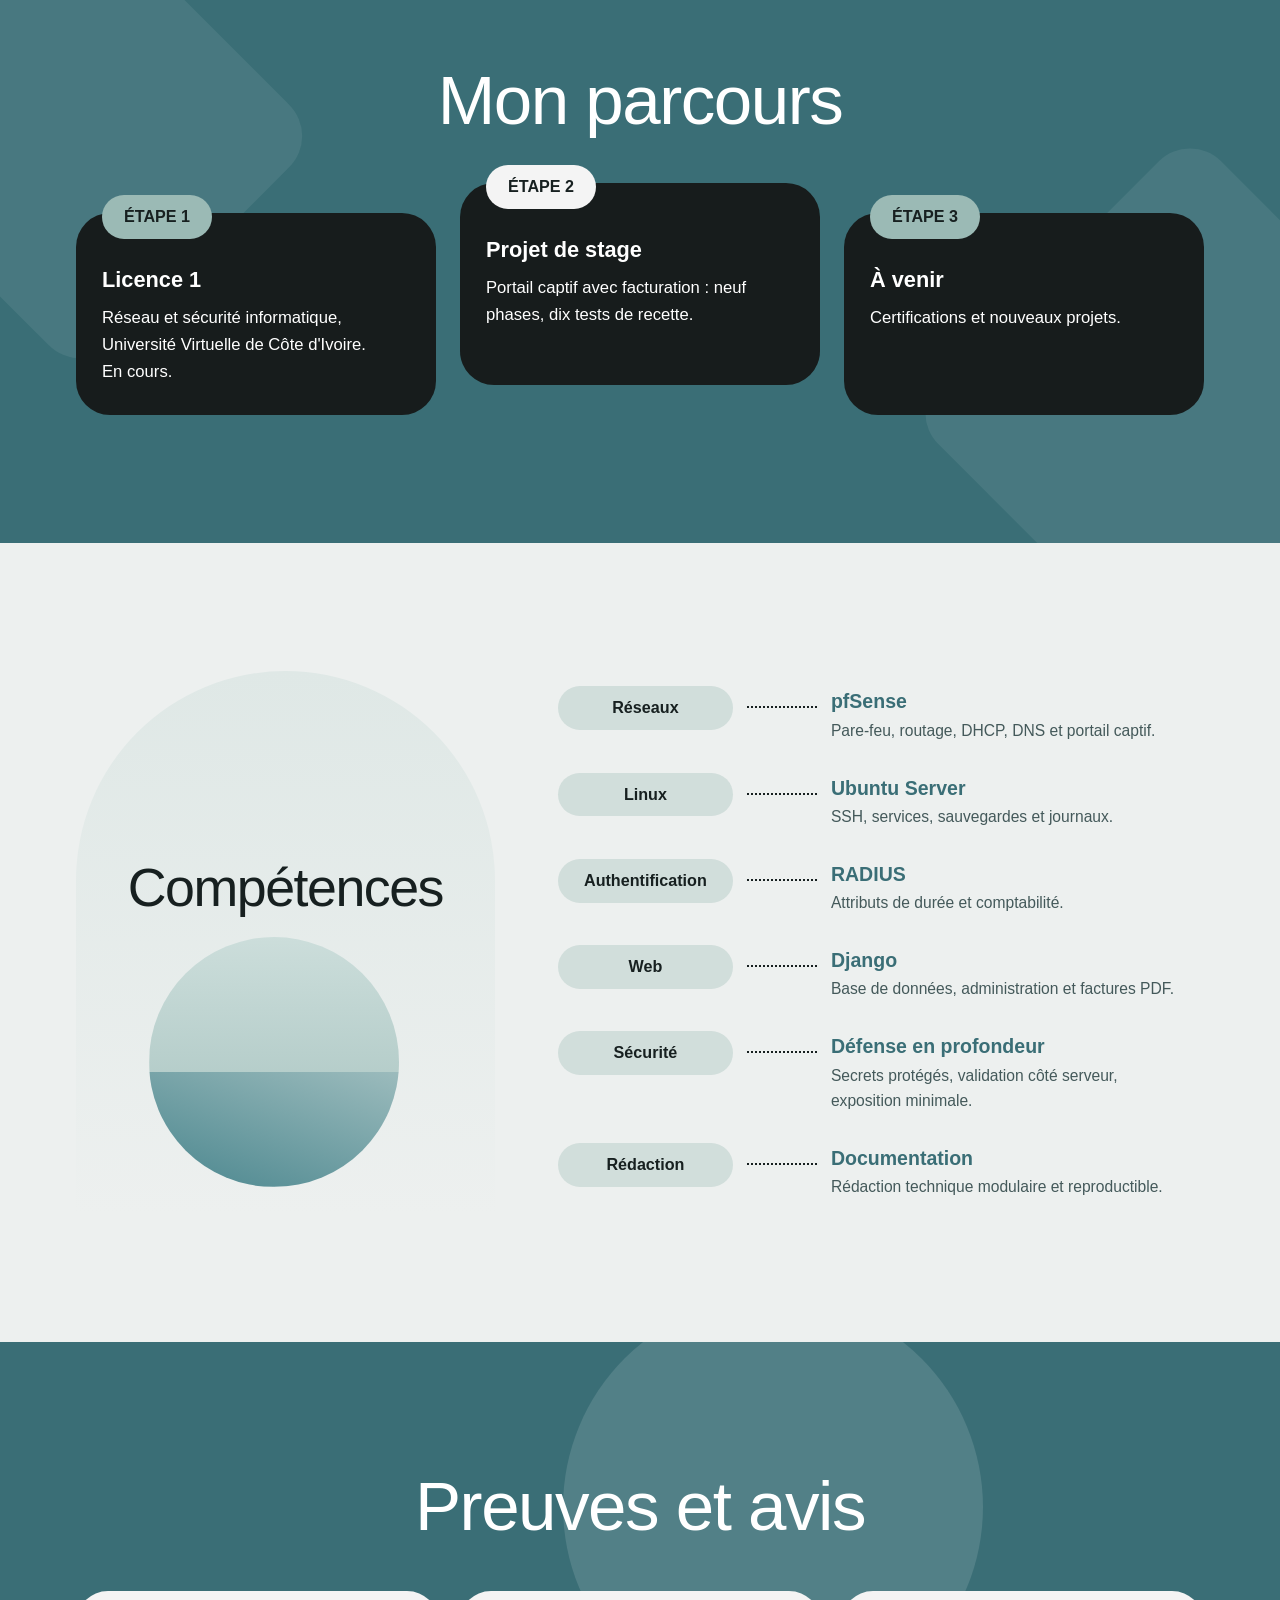
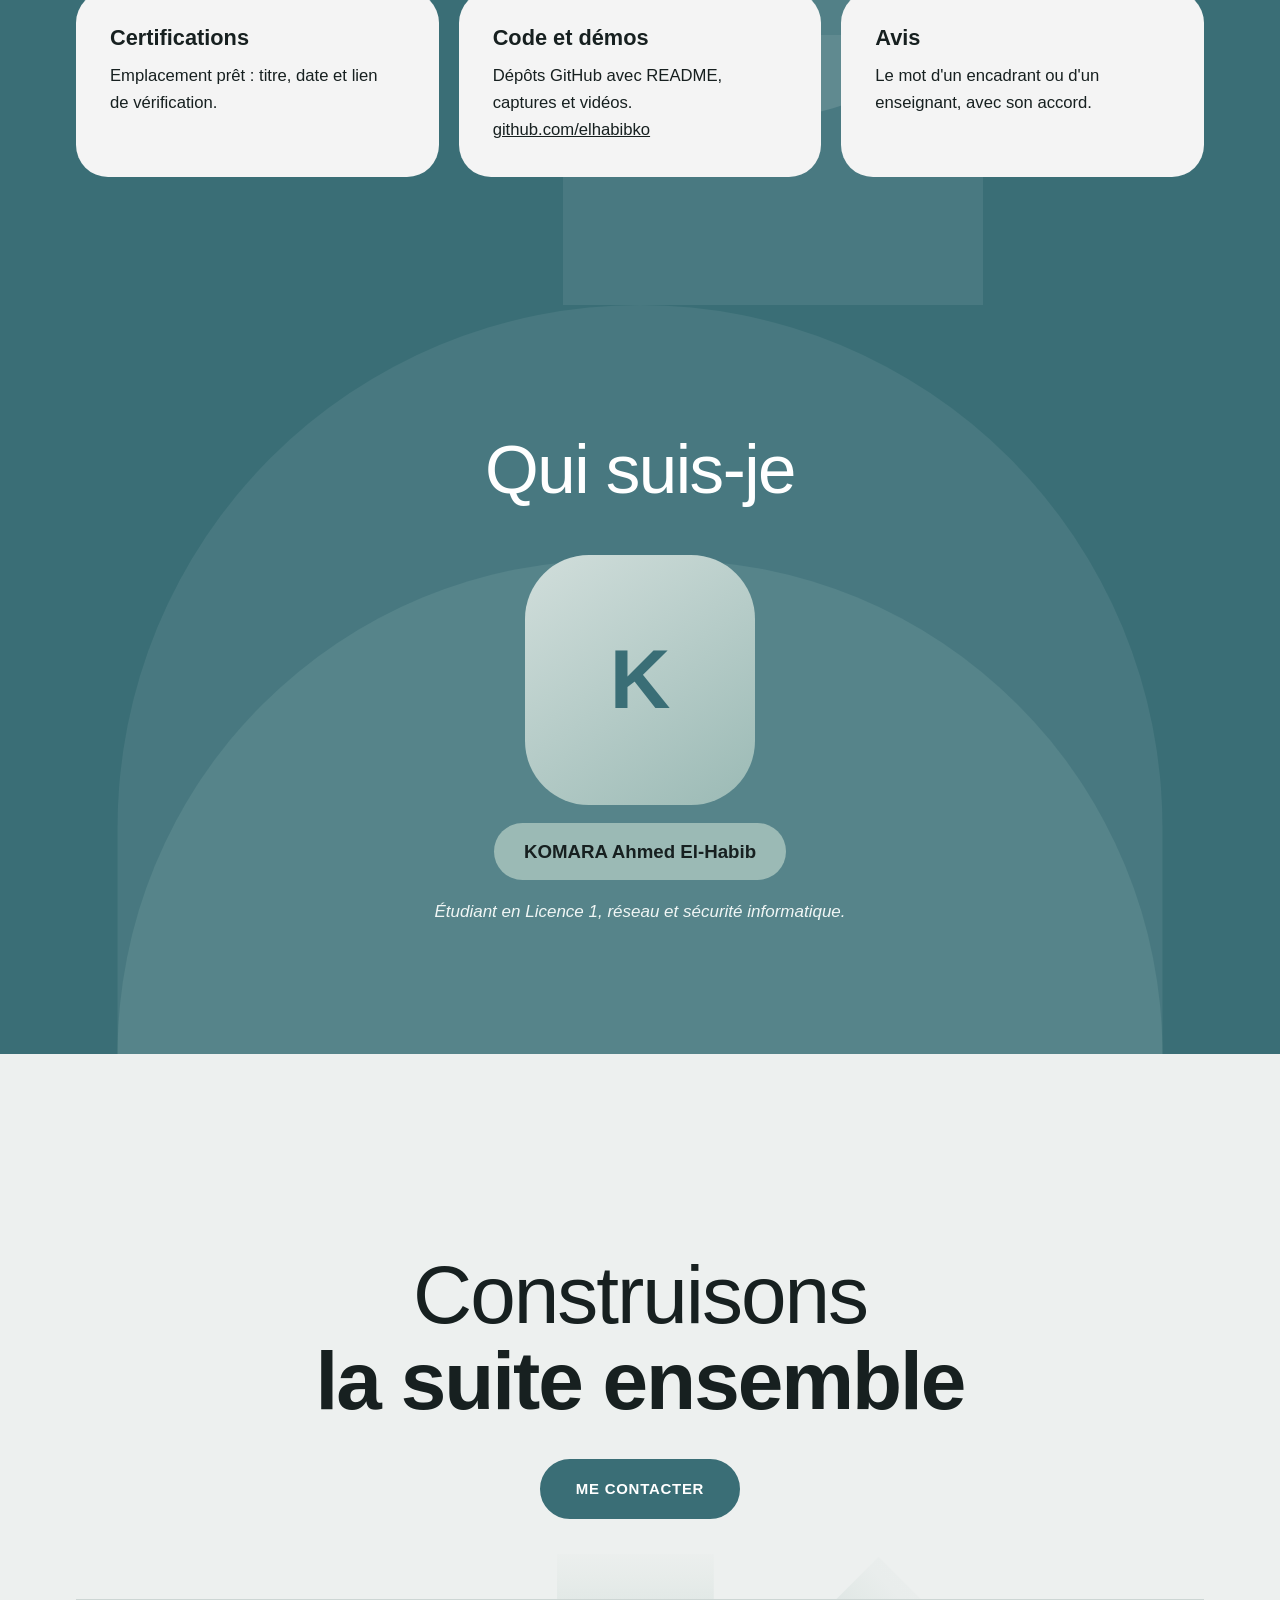
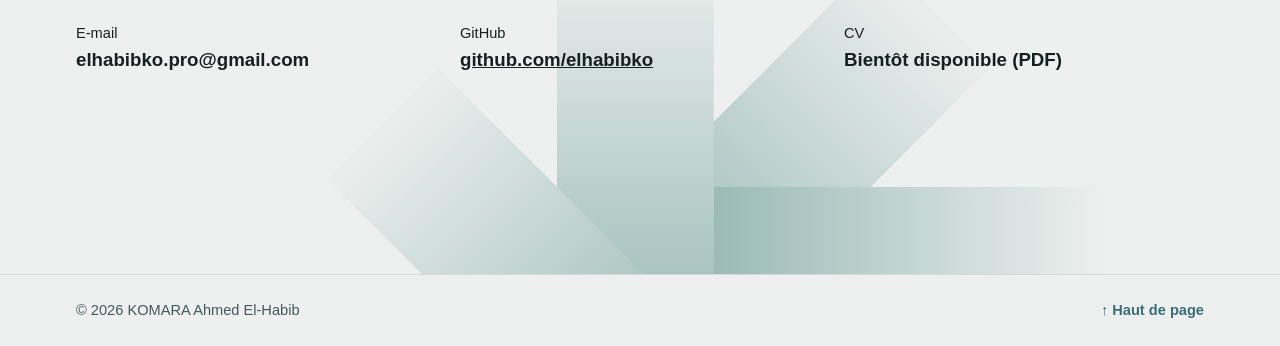
==== commit d6cdd131: "Add files via upload" ====
--- a/index.html
+++ b/index.html
@@ -21,7 +21,7 @@
 <a class="brand" href="#accueil">KOMARA Ahmed El-Habib</a>
 <button class="mb" type="button" aria-expanded="false" aria-controls="nv">Menu</button>
 <nav id="nv" aria-label="Navigation principale"><ul>
-<li><a href="#projets">Projets</a></li><li><a href="#parcours">Parcours</a></li><li><a href="#competences">Compétences</a></li><li><a href="#preuves">Preuves</a></li><li><a href="#apropos">À propos</a></li><li><a href="#contact">Contact</a></li>
+<li><a href="#accueil">Accueil</a></li><li><a href="#projets">Projets</a></li><li><a href="#parcours">Parcours</a></li><li><a href="#competences">Compétences</a></li><li><a href="#preuves">Preuves</a></li><li><a href="#apropos">À propos</a></li><li><a href="#contact">Contact</a></li>
 </ul></nav></div></header>
 
 <main id="main">
@@ -39,7 +39,7 @@
 </section>
 
 <section class="sec dark mid" id="demarche">
-<div class="dec s2" aria-hidden="true"><i class="a"></i><i class="b"></i><i class="c"></i><i class="d"></i></div>
+<div class="dec s2" aria-hidden="true"><i class="a"></i><i class="c"></i><i class="d"></i></div>
 <div class="w">
 <h2 class="t rv">Ma démarche</h2>
 <p class="lead rv">Je conçois des réseaux, je les sécurise et je documente chaque étape. Chaque projet est monté en laboratoire, validé par des scénarios de test, puis expliqué dans un dossier clair.</p>
@@ -47,7 +47,7 @@
 </section>
 
 <section class="sec" id="piliers">
-<div class="dec s3" aria-hidden="true"><i class="a"></i><i class="b"></i><i class="c"></i><i class="d"></i><i class="e"></i></div>
+<div class="dec s3" aria-hidden="true"><i class="b"></i><i class="d"></i></div>
 <div class="w">
 <h2 class="t rv">Trois piliers</h2>
 <div class="cards">
@@ -58,7 +58,7 @@
 </section>
 
 <section class="sec" id="projets">
-<div class="dec s6" aria-hidden="true"><i class="a"></i><i class="b"></i><i class="c"></i></div>
+<div class="dec s6" aria-hidden="true"><i class="b"></i><i class="c"></i></div>
 <div class="w kf">
 <div class="rv"><h2 class="l">Projets<br>phares</h2>
 <div class="card tl"><p>« Chaque projet suit la même fiche : contexte, rôle, outils, résultat et preuves. »</p></div></div>
@@ -71,7 +71,7 @@
 </section>
 
 <section class="sec dark" id="parcours">
-<div class="dec s8" aria-hidden="true"><i class="a"></i><i class="b"></i><i class="c"></i><i class="d"></i></div>
+<div class="dec s8" aria-hidden="true"><i class="a"></i><i class="b"></i></div>
 <div class="w">
 <h2 class="t rv">Mon parcours</h2>
 <div class="rm">
@@ -83,7 +83,7 @@
 
 <section class="sec" id="competences">
 <div class="w cp">
-<div class="arch rv"><i class="p"></i><i class="q"></i><i class="r"></i><i class="t"></i><h2>Compétences</h2></div>
+<div class="arch rv"><i class="p"></i><i class="r"></i><i class="t"></i><h2>Compétences</h2></div>
 <ul class="rows rv">
 <li><span class="lab">Réseaux</span><span class="dot"></span><div><h3>pfSense</h3><p>Pare-feu, routage, DHCP, DNS et portail captif.</p></div></li>
 <li><span class="lab">Linux</span><span class="dot"></span><div><h3>Ubuntu Server</h3><p>SSH, services, sauvegardes et journaux.</p></div></li>
@@ -95,7 +95,7 @@
 </section>
 
 <section class="sec dark" id="preuves">
-<div class="dec s4" aria-hidden="true"><i class="a"></i><i class="b"></i><i class="c"></i><i class="d"></i></div>
+<div class="dec s4" aria-hidden="true"><i class="a"></i><i class="c"></i></div>
 <div class="w">
 <h2 class="t rv">Preuves et avis</h2>
 <div class="cards">
@@ -106,7 +106,7 @@
 </section>
 
 <section class="sec dark" id="apropos">
-<div class="dec s11" aria-hidden="true"><i class="a"></i><i class="b"></i><i class="c"></i></div>
+<div class="dec s11" aria-hidden="true"><i class="a"></i><i class="b"></i></div>
 <div class="w">
 <h2 class="t rv">Qui suis-je</h2>
 <div class="team rv"><div class="ph1" aria-hidden="true">K</div><span class="np">KOMARA Ahmed El-Habib</span><p class="it">Étudiant en Licence 1, réseau et sécurité informatique.</p></div>
@@ -126,6 +126,6 @@
 </section>
 </main>
 
-<footer class="ft"><div class="w"><span>© 2026 KOMARA Ahmed El-Habib</span><span>Site statique, sans cookie ni traceur</span></div></footer>
+<footer class="ft"><div class="w"><span>© 2026 KOMARA Ahmed El-Habib</span><a href="#accueil">↑ Haut de page</a></div></footer>
 </body>
 </html>
--- a/style.css
+++ b/style.css
@@ -5,11 +5,15 @@
 body{font-family:var(--f);background:var(--bg);color:var(--ink);line-height:1.6;font-size:clamp(15px,.35vw + 14px,17px);-webkit-font-smoothing:antialiased;overflow-x:clip}
 img,svg{display:block;max-width:100%}
 a{color:inherit}
+h1,h2,.lead{text-wrap:balance}
+p{text-wrap:pretty}
 :focus-visible{outline:3px solid var(--tl);outline-offset:3px;border-radius:6px}
 @keyframes up{from{opacity:0;transform:translateY(28px)}to{opacity:1;transform:none}}
+@keyframes rise{from{opacity:0;transform:translateY(55%);clip-path:inset(0 0 100% 0)}to{opacity:1;transform:none;clip-path:inset(0)}}
 @keyframes sg{from{opacity:0;transform:scale(.94)}to{opacity:1;transform:none}}
-@keyframes fl{0%,100%{translate:0 0}50%{translate:0 -16px}}
+@keyframes fl{0%,100%{translate:0 0}50%{translate:0 -10px}}
 @keyframes pg{to{transform:scaleX(1)}}
+@keyframes par{from{translate:0 34px}to{translate:0 -34px}}
 @supports(animation-timeline:scroll()){body::before{content:"";position:fixed;left:0;top:0;width:100%;height:3px;background:var(--tl);transform:scaleX(0);transform-origin:0 50%;z-index:40;animation:pg linear both;animation-timeline:scroll()}}
 .skip{position:absolute;left:-999px}
 .skip:focus{left:16px;top:12px;background:var(--dk);color:#fff;padding:8px 16px;border-radius:999px;z-index:50}
@@ -17,8 +21,8 @@
 .top{position:sticky;top:0;z-index:30;background:rgba(237,240,239,.94);backdrop-filter:blur(10px);border-bottom:1px solid #d3dbd9}
 .top .w{display:flex;align-items:center;justify-content:space-between;gap:12px;min-height:68px;flex-wrap:wrap}
 .brand{font-weight:700;text-decoration:none;font-size:1.02em}
-nav ul{list-style:none;display:flex;gap:4px;padding:0}
-nav a{display:block;text-decoration:none;font-size:.88em;padding:8px 16px;border-radius:999px;color:var(--mu);transition:background .25s,color .25s}
+nav ul{list-style:none;display:flex;gap:2px;padding:0}
+nav a{display:block;text-decoration:none;font-size:.88em;padding:8px 14px;border-radius:999px;color:var(--mu);transition:background .25s,color .25s}
 nav a:hover{background:var(--cd);color:var(--ink)}
 nav a[aria-current=true]{background:var(--dk);color:#fff}
 .mb{display:none;background:none;border:1.5px solid var(--ink);border-radius:999px;padding:8px 20px;font:inherit;font-size:.88em;font-weight:700;cursor:pointer;color:var(--ink)}
@@ -29,12 +33,12 @@
 .hero{position:relative;overflow:hidden;min-height:calc(100vh - 68px);min-height:calc(100svh - 68px);display:flex}
 .hero>.w{display:flex;flex-direction:column;justify-content:space-between;gap:clamp(28px,5vh,60px);padding-block:clamp(40px,10vh,100px) clamp(24px,4vh,40px)}
 .hero .w>*{animation:up .9s var(--ez) both}
-.hero .w>:nth-child(2){animation-delay:.14s}
-.hero .w>:nth-child(3){animation-delay:.28s}
-.st{position:absolute;right:0;top:0;height:100%;width:auto;max-width:none;pointer-events:none;z-index:0;animation:sg 1.6s var(--ez) both,fl 14s ease-in-out 1.6s infinite}
-.st2{position:absolute;left:50%;bottom:-300px;height:760px;width:auto;max-width:none;transform:translateX(-45%) scaleY(-1);pointer-events:none;z-index:0;animation:fl 16s ease-in-out infinite}
+.hero .w>:nth-child(2){animation-delay:.16s}
+.hero .w>:nth-child(3){animation-delay:.3s}
+.st{position:absolute;right:0;top:0;height:100%;width:auto;max-width:none;pointer-events:none;z-index:0;animation:sg 1.5s var(--ez) both,fl 16s ease-in-out 1.5s infinite}
+.st2{position:absolute;left:50%;bottom:-300px;height:760px;width:auto;max-width:none;transform:translateX(-45%) scaleY(-1);pointer-events:none;z-index:0}
 .wl{font-size:clamp(20px,2.8vw,34px)}
-.hero h1{font-size:clamp(28px,6.6vw,88px);line-height:1;font-weight:700;letter-spacing:-1px;color:var(--tl);text-transform:uppercase;margin-top:clamp(14px,3vh,28px);white-space:nowrap}
+.hero h1{font-size:clamp(28px,6.6vw,88px);line-height:1.05;font-weight:700;letter-spacing:-1px;color:var(--tl);text-transform:uppercase;margin-top:clamp(14px,3vh,28px);white-space:nowrap;animation:rise 1.1s var(--ez) .1s both}
 .by{font-size:clamp(17px,1.6vw,21px)}
 .by b{color:var(--tl);font-weight:700;margin-left:8px}
 .act{display:flex;gap:12px;flex-wrap:wrap;margin-top:24px}
@@ -45,35 +49,22 @@
 .dark{background:var(--td);color:#fff}
 .dark p{color:#f0f6f5}
 .dec{position:absolute;inset:0;pointer-events:none;overflow:hidden;z-index:0}
-.dec i{position:absolute;display:block;animation:fl 13s ease-in-out infinite}
-.dec i:nth-child(2){animation-duration:17s;animation-delay:-5s}
-.dec i:nth-child(3){animation-duration:15s;animation-delay:-9s}
-.dec i:nth-child(4){animation-duration:19s;animation-delay:-3s}
-.dec i:nth-child(5){animation-duration:21s;animation-delay:-11s}
-.s2 .a{left:50%;top:-30px;bottom:0;width:min(520px,80vw);transform:translateX(-50%);border-radius:999px 999px 0 0;background:linear-gradient(rgba(255,255,255,.12),rgba(255,255,255,.02))}
-.s2 .b{left:50%;top:24%;bottom:0;width:min(520px,80vw);transform:translateX(-50%);border-radius:999px 999px 0 0;background:linear-gradient(rgba(155,187,183,.32),rgba(155,187,183,.06))}
+.dec i{position:absolute;display:block}
+@supports(animation-timeline:view()){.dec i{animation:par linear both;animation-timeline:view()}}
+.s2 .a{left:50%;top:-30px;bottom:0;width:min(520px,80vw);transform:translateX(-50%);border-radius:999px 999px 0 0;background:linear-gradient(rgba(255,255,255,.13),rgba(255,255,255,.03))}
 .s2 .c,.s2 .d{left:50%;top:46%;width:min(300px,52vw);aspect-ratio:1;transform:translateX(-50%);border-radius:50%}
-.s2 .c{background:linear-gradient(rgba(255,255,255,.2),rgba(255,255,255,.1));clip-path:inset(0 0 45% 0)}
+.s2 .c{background:rgba(255,255,255,.16);clip-path:inset(0 0 45% 0)}
 .s2 .d{background:linear-gradient(135deg,rgba(155,187,183,.3),rgba(40,92,100,.95));clip-path:inset(55% 0 0 0)}
-.s3 .a{left:50%;top:0;bottom:0;width:min(590px,88vw);transform:translateX(-50%);background:linear-gradient(rgba(155,187,183,.3),rgba(155,187,183,0))}
-.s3 .b{left:50%;top:14%;bottom:0;width:min(590px,88vw);transform:translateX(-50%);border-radius:999px 999px 0 0;background:linear-gradient(rgba(155,187,183,.26),rgba(155,187,183,.08))}
-.s3 .c{left:50%;top:42%;bottom:0;width:min(590px,88vw);transform:translateX(-50%);border-radius:999px 999px 0 0;background:linear-gradient(rgba(155,187,183,.46),rgba(155,187,183,.14))}
+.s3 .b{left:50%;top:14%;bottom:0;width:min(590px,88vw);transform:translateX(-50%);border-radius:999px 999px 0 0;background:linear-gradient(rgba(155,187,183,.3),rgba(155,187,183,.06))}
 .s3 .d{left:50%;top:-140px;width:min(330px,56vw);aspect-ratio:1;transform:translateX(-50%);border-radius:50%;background:linear-gradient(160deg,rgba(74,134,142,.15),var(--tl))}
-.s3 .e{left:50%;bottom:-180px;width:min(330px,56vw);aspect-ratio:1;transform:translateX(-50%);border-radius:50%;background:linear-gradient(200deg,rgba(74,134,142,.1),var(--tl))}
-.s4 .a{left:44%;top:-8%;width:min(420px,62vw);aspect-ratio:1;border-radius:50%;background:linear-gradient(145deg,rgba(255,255,255,.2),rgba(255,255,255,.06))}
-.s4 .b{right:0;top:0;width:min(420px,38%);height:52%;background:linear-gradient(rgba(255,255,255,.1),rgba(255,255,255,.04))}
-.s4 .c{left:44%;bottom:0;width:min(420px,38%);height:48%;background:linear-gradient(rgba(255,255,255,.04),rgba(255,255,255,.12))}
-.s4 .d{right:-8%;bottom:-20%;width:min(420px,60vw);aspect-ratio:1;border-radius:50%;background:rgba(255,255,255,.06)}
-.s6 .a{left:-300px;top:8%;width:600px;aspect-ratio:1;border-radius:50%;background:linear-gradient(90deg,rgba(155,187,183,.08),rgba(155,187,183,.26))}
-.s6 .b{left:-340px;top:42%;width:620px;aspect-ratio:1;border-radius:50%;background:linear-gradient(90deg,rgba(155,187,183,.2),rgba(155,187,183,.48))}
+.s4 .a{left:44%;top:-8%;width:min(420px,62vw);aspect-ratio:1;border-radius:50%;background:rgba(255,255,255,.12)}
+.s4 .c{left:44%;bottom:0;width:min(420px,38%);height:48%;background:rgba(255,255,255,.08)}
+.s6 .b{left:-340px;top:34%;width:620px;aspect-ratio:1;border-radius:50%;background:linear-gradient(90deg,rgba(155,187,183,.2),rgba(155,187,183,.44))}
 .s6 .c{left:-140px;bottom:-210px;width:400px;aspect-ratio:1;border-radius:50%;background:linear-gradient(135deg,rgba(74,134,142,.15),var(--tl))}
-.s8 .a{left:-90px;top:30px;width:340px;aspect-ratio:1;border-radius:44px;rotate:45deg;background:linear-gradient(135deg,rgba(255,255,255,.12),rgba(255,255,255,.04))}
-.s8 .b{right:-110px;bottom:-70px;width:400px;aspect-ratio:1;border-radius:44px;rotate:45deg;background:linear-gradient(135deg,rgba(255,255,255,.12),rgba(255,255,255,.04))}
-.s8 .c{left:36%;top:-150px;width:330px;aspect-ratio:1;border-radius:44px;rotate:45deg;background:rgba(255,255,255,.06)}
-.s8 .d{left:14%;bottom:-30px;width:300px;height:140px;background:rgba(255,255,255,.07)}
-.s11 .a{left:50%;top:0;bottom:0;width:min(1045px,130vw);transform:translateX(-50%);border-radius:999px 999px 0 0;background:linear-gradient(rgba(255,255,255,.1),rgba(255,255,255,.03))}
-.s11 .b{left:50%;top:34%;bottom:0;width:min(1045px,130vw);transform:translateX(-50%);border-radius:999px 999px 0 0;background:linear-gradient(rgba(155,187,183,.26),rgba(155,187,183,.1))}
-.s11 .c{left:50%;top:80%;bottom:-20%;width:min(760px,100vw);transform:translateX(-50%);border-radius:999px 999px 0 0;background:rgba(155,187,183,.32)}
+.s8 .a{left:-90px;top:30px;width:340px;aspect-ratio:1;border-radius:44px;rotate:45deg;background:rgba(255,255,255,.07)}
+.s8 .b{right:-110px;bottom:-70px;width:400px;aspect-ratio:1;border-radius:44px;rotate:45deg;background:rgba(255,255,255,.07)}
+.s11 .a{left:50%;top:0;bottom:0;width:min(1045px,130vw);transform:translateX(-50%);border-radius:999px 999px 0 0;background:rgba(255,255,255,.07)}
+.s11 .b{left:50%;top:34%;bottom:0;width:min(1045px,130vw);transform:translateX(-50%);border-radius:999px 999px 0 0;background:rgba(155,187,183,.17)}
 .mid{display:flex;align-items:center;min-height:clamp(440px,60vw,700px)}
 h2.t{font-size:clamp(32px,5.4vw,72px);line-height:1.06;font-weight:400;letter-spacing:-1.5px;text-align:center;margin-bottom:clamp(28px,4vw,48px)}
 h2.t b,h2.l b,.cta h2 b{font-weight:700}
@@ -103,13 +94,12 @@
 .kf .card.tl{margin-top:32px}
 .cp{display:grid;grid-template-columns:minmax(0,1fr) minmax(0,1.5fr);gap:clamp(24px,4vw,56px);align-items:stretch}
 .arch{position:relative;min-height:clamp(340px,48vw,540px)}
-.arch i{position:absolute;display:block;animation:none}
+.arch i{position:absolute;display:block}
 .arch .p{left:0;right:12px;top:0;bottom:0;border-radius:999px 999px 0 0;background:linear-gradient(#dfe8e6,rgba(237,240,239,0))}
-.arch .q{left:0;right:12px;top:22%;bottom:0;border-radius:999px 999px 0 0;background:linear-gradient(rgba(155,187,183,.45),rgba(155,187,183,.12))}
 .arch .r,.arch .t{left:50%;bottom:5%;width:58%;aspect-ratio:1;border-radius:50%;margin-left:-33%}
 .arch .r{background:linear-gradient(rgba(201,220,217,.9),rgba(155,187,183,.9));clip-path:inset(0 0 46% 0)}
 .arch .t{background:linear-gradient(200deg,var(--cd),var(--tl));clip-path:inset(54% 0 0 0)}
-.arch h2{position:absolute;left:0;right:12px;top:40%;transform:translateY(-50%);text-align:center;font-size:clamp(28px,4.2vw,58px);line-height:1;font-weight:400;letter-spacing:-1.5px;hyphens:none;word-break:normal;overflow-wrap:normal}
+.arch h2{position:absolute;left:0;right:12px;top:40%;transform:translateY(-50%);text-align:center;font-size:clamp(28px,4.2vw,58px);line-height:1;font-weight:400;letter-spacing:-1.5px}
 .rows{list-style:none;padding:0;align-self:center}
 .rows li{display:grid;grid-template-columns:minmax(120px,175px) minmax(20px,70px) 1fr;gap:14px;align-items:start;padding:15px 0}
 .lab{background:var(--cd);font-weight:700;border-radius:999px;text-align:center;padding:9px 12px;font-size:.95em;transition:background .3s,color .3s}
@@ -123,7 +113,7 @@
 .lb{position:absolute;top:-18px;left:26px;background:var(--sg);color:var(--ink);font-weight:700;border-radius:999px;padding:9px 22px;font-size:.95em}
 @media(min-width:900px){.rm .card:nth-child(even){translate:0 -30px}.rm .card:nth-child(even) .lb{background:var(--wh)}}
 .team{display:flex;flex-direction:column;align-items:center;text-align:center;gap:18px}
-.ph1{width:clamp(170px,22vw,230px);aspect-ratio:23/25;border-radius:64px;background:linear-gradient(145deg,var(--cd),var(--sg));color:var(--td);display:flex;align-items:center;justify-content:center;font-size:clamp(60px,8vw,84px);font-weight:700;box-shadow:0 0 0 10px rgba(255,255,255,.12)}
+.ph1{width:clamp(170px,22vw,230px);aspect-ratio:23/25;border-radius:64px;background:linear-gradient(145deg,var(--cd),var(--sg));color:var(--td);display:flex;align-items:center;justify-content:center;font-size:clamp(60px,8vw,84px);font-weight:700}
 .np{background:var(--sg);color:var(--ink);font-weight:700;border-radius:999px;padding:14px 30px;font-size:1.1em}
 .it{font-style:italic;max-width:420px}
 .stats{display:grid;grid-template-columns:repeat(auto-fit,minmax(min(100%,150px),1fr));gap:12px;margin-top:clamp(28px,4vw,44px)}
@@ -136,11 +126,12 @@
 .cl b{font-size:1.1em;overflow-wrap:anywhere}
 .ft{padding:24px 0;font-size:.86em;color:var(--mu);border-top:1px solid #d3dbd9}
 .ft .w{display:flex;justify-content:space-between;gap:12px;flex-wrap:wrap}
+.ft a{text-decoration:none;font-weight:700;color:var(--td)}
 .ph{position:relative;overflow:hidden;padding:clamp(48px,8vw,80px) 0 clamp(56px,8vw,90px)}
 .ph .w>*{animation:up .9s var(--ez) both}
 .ph .w>:nth-child(3){animation-delay:.14s}
 .ph .w>:nth-child(4){animation-delay:.26s}
-.ph h1{font-size:clamp(32px,6.2vw,82px);line-height:1;font-weight:700;letter-spacing:-1px;color:var(--tl);text-transform:uppercase;margin:18px 0 22px}
+.ph h1{font-size:clamp(32px,6.2vw,82px);line-height:1.02;font-weight:700;letter-spacing:-1px;color:var(--tl);text-transform:uppercase;margin:18px 0 22px}
 .ph .lead{text-align:left;margin:0;font-weight:400;font-size:clamp(18px,2vw,24px);max-width:640px}
 .crumb{display:inline-block;font-size:.95em;color:var(--td);font-weight:700;text-decoration:none}
 .todo{background:#ffe9a8;color:#5a4200;border-radius:6px;padding:1px 8px;font-size:.8em;font-weight:700}
@@ -148,7 +139,8 @@
 .js .rv{opacity:0;transform:translateY(30px) scale(.985);transition:opacity .8s var(--ez),transform .8s var(--ez)}
 .js .rv.in{opacity:1;transform:none}
 .rv:nth-child(2){transition-delay:.1s}.rv:nth-child(3){transition-delay:.2s}.rv:nth-child(4){transition-delay:.3s}.rv:nth-child(5){transition-delay:.4s}.rv:nth-child(6){transition-delay:.5s}.rv:nth-child(n+7){transition-delay:.6s}
-@media(max-width:900px){.kf,.cp{grid-template-columns:1fr}.arch{min-height:320px}.mb{display:block}nav{order:3;flex-basis:100%;display:none}nav.open{display:block}nav ul{flex-direction:column;padding:6px 0 14px}nav a{padding:13px 16px;font-size:1em}}
+@media(max-width:1080px){.mb{display:block}nav{order:3;flex-basis:100%;display:none}nav.open{display:block}nav ul{flex-direction:column;padding:6px 0 14px}nav a{padding:13px 16px;font-size:1em}}
+@media(max-width:900px){.kf,.cp{grid-template-columns:1fr}.arch{min-height:320px}}
 @media(max-width:720px){.hero,.hero>.w{min-height:0}.hero>.w{gap:34px}.hero h1{white-space:normal;font-size:clamp(34px,11.5vw,56px)}.st{height:62%;opacity:.55}.rows li{grid-template-columns:1fr;gap:8px}.dot{display:none}.st2{height:480px;bottom:-240px}.cta{min-height:0}.act .pill{flex:1 1 100%}}
 @media(prefers-reduced-motion:reduce){html{scroll-behavior:auto}*,::before,::after{animation:none!important;transition:none!important}.js .rv{opacity:1;transform:none}}
 @media print{.top,.st,.st2,.dec,.skip,.mb{display:none}.sec,.hero{min-height:0;padding:24px 0}}
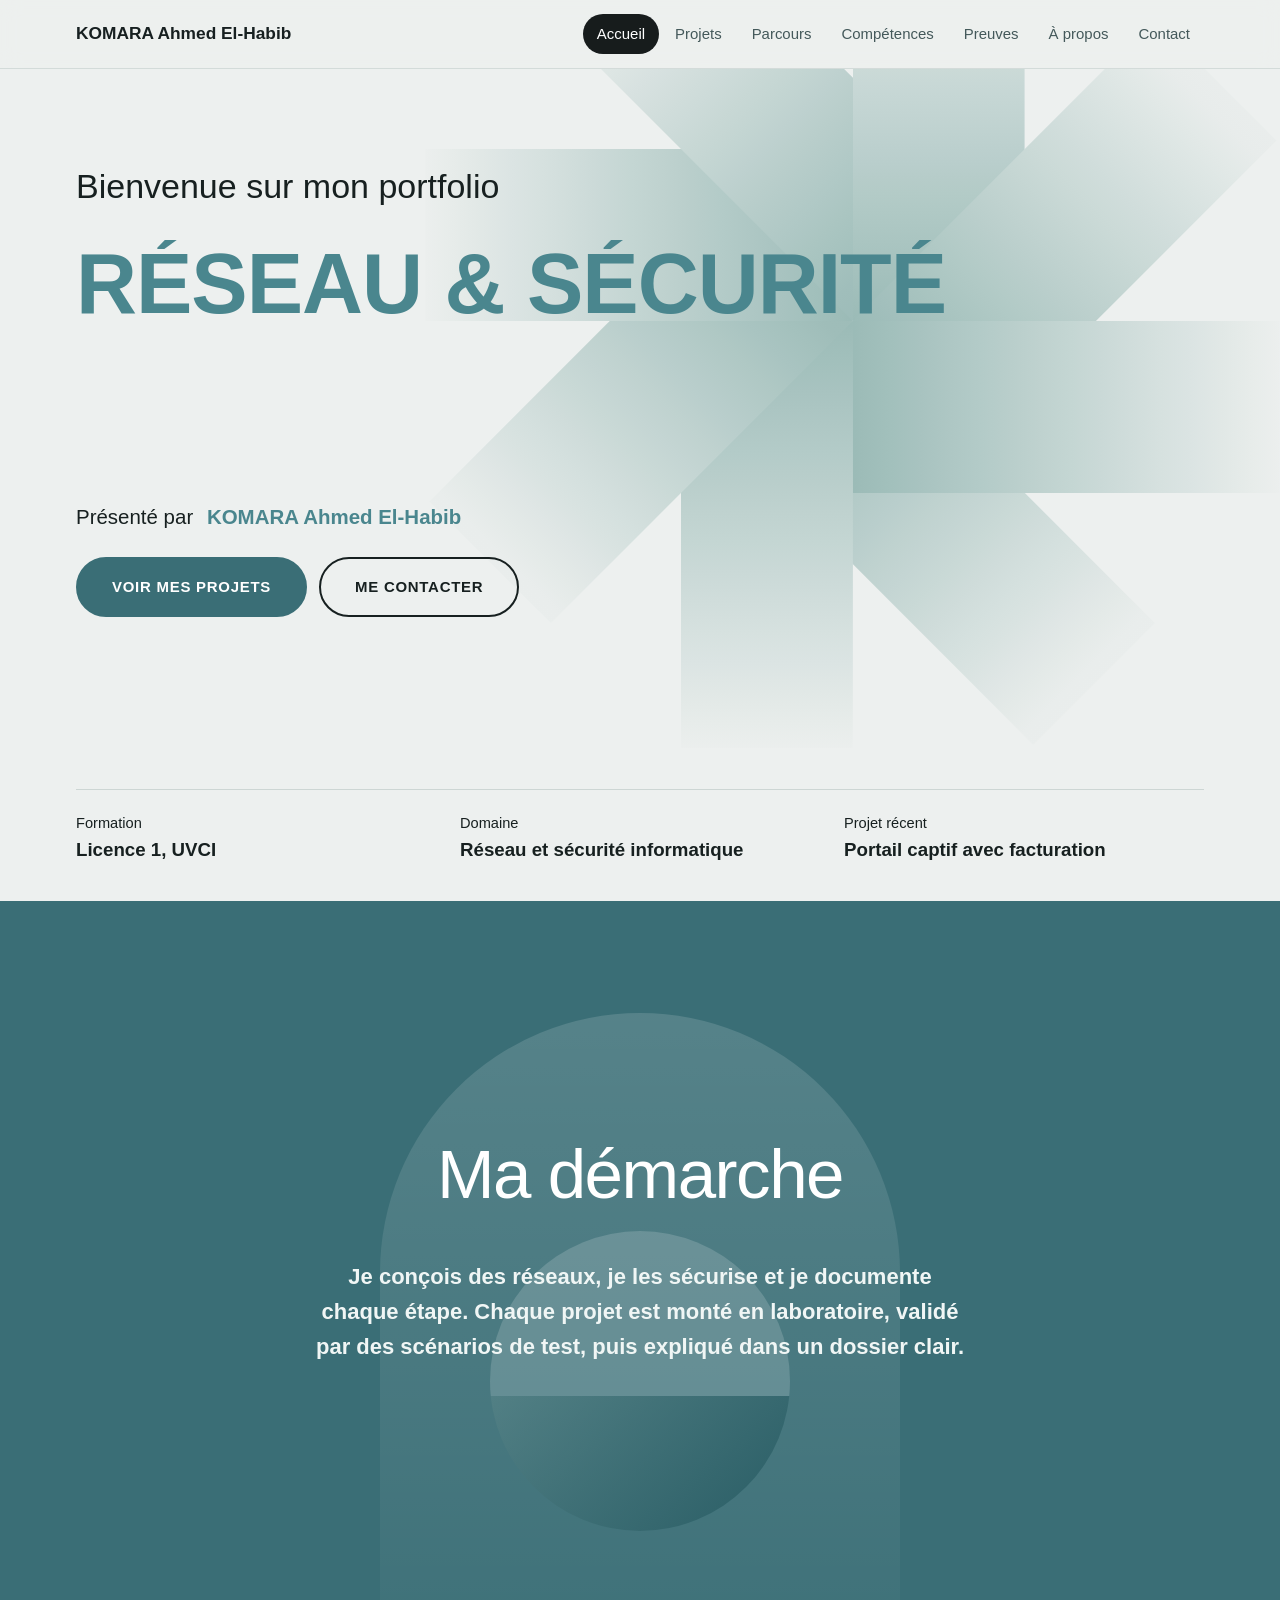
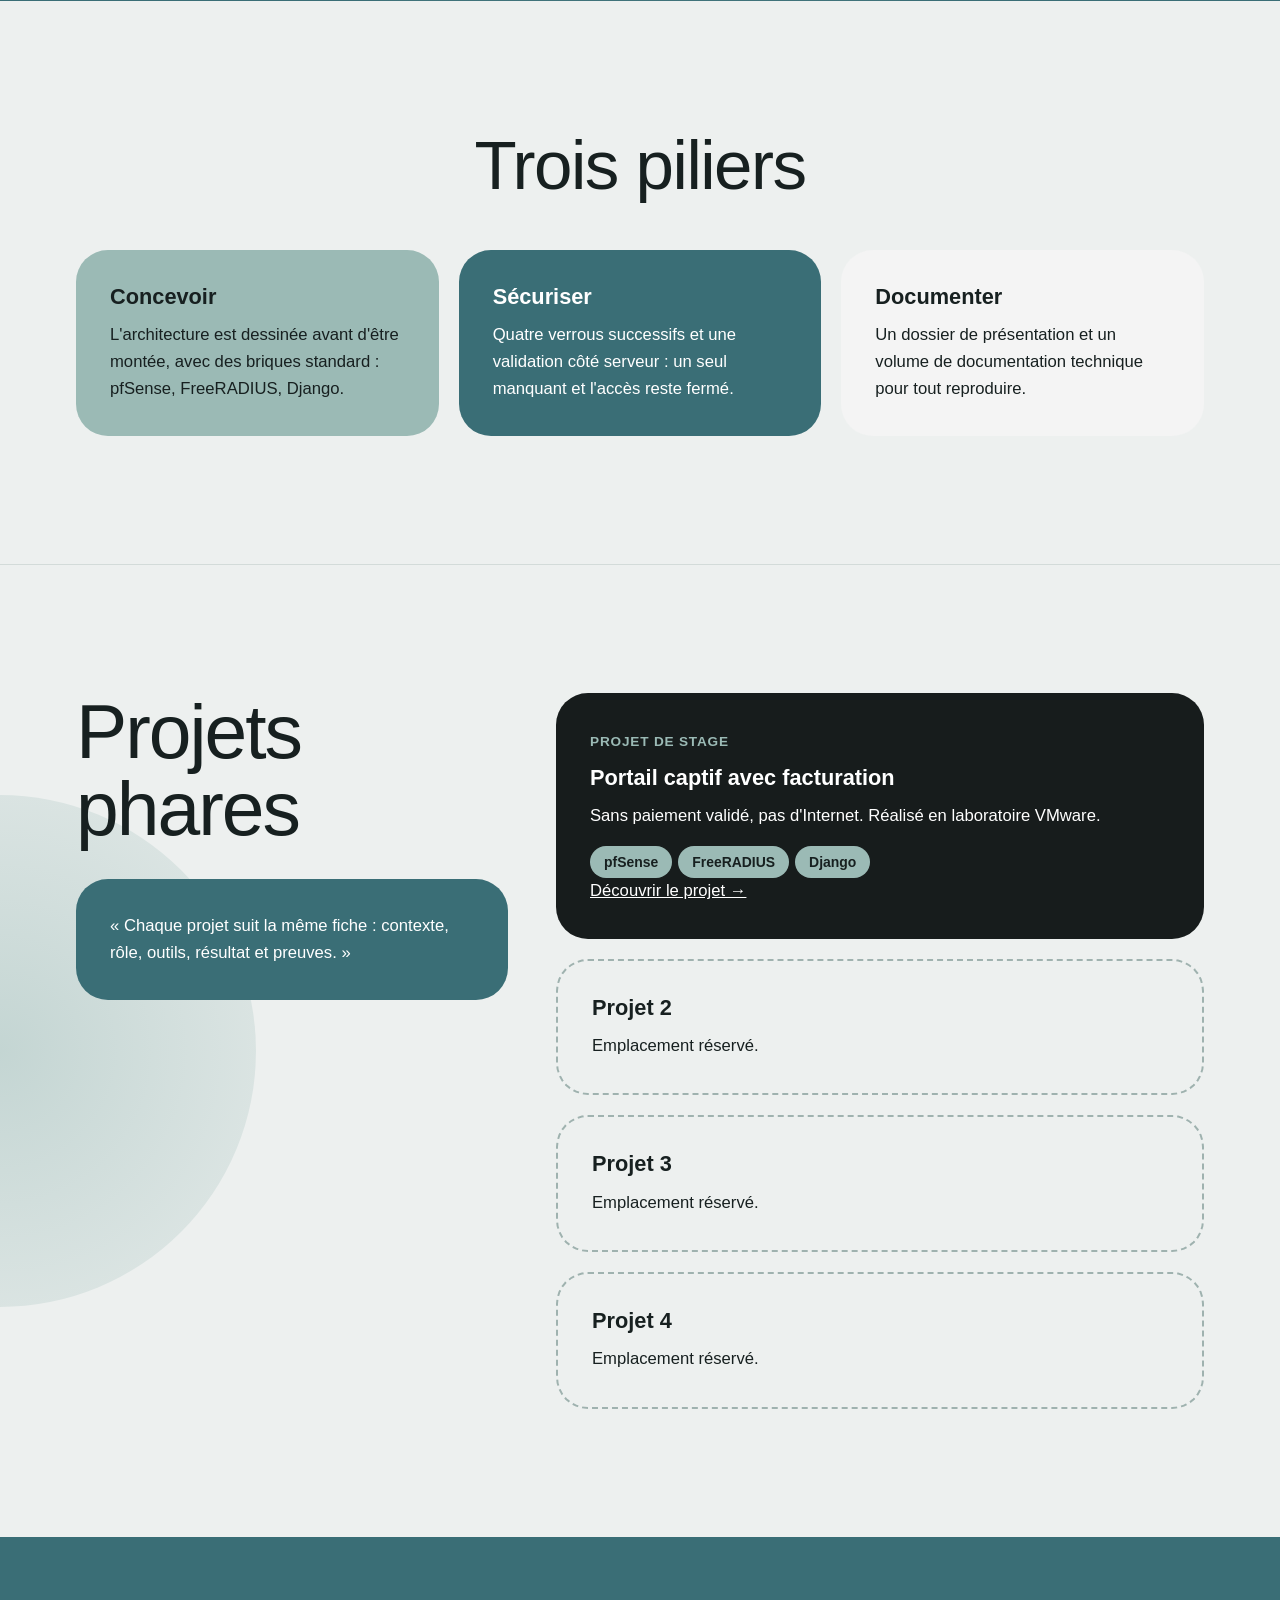
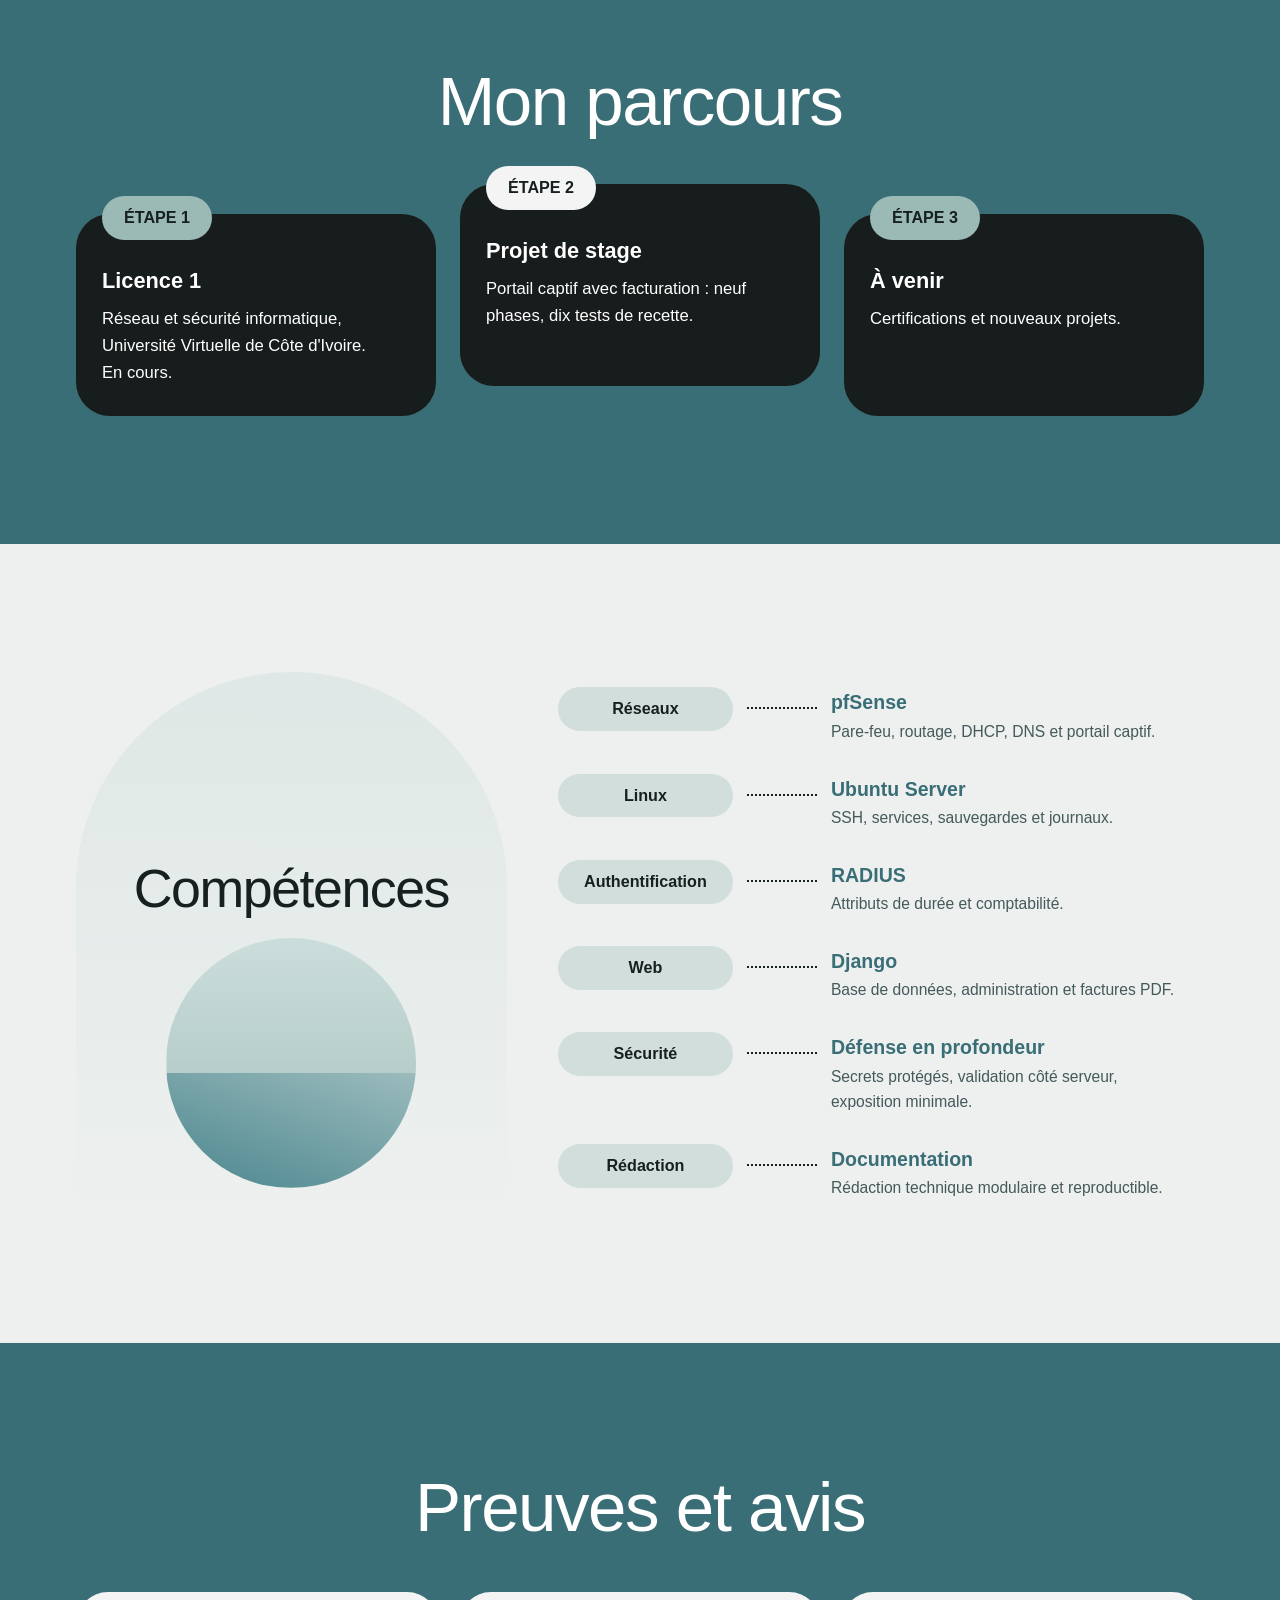
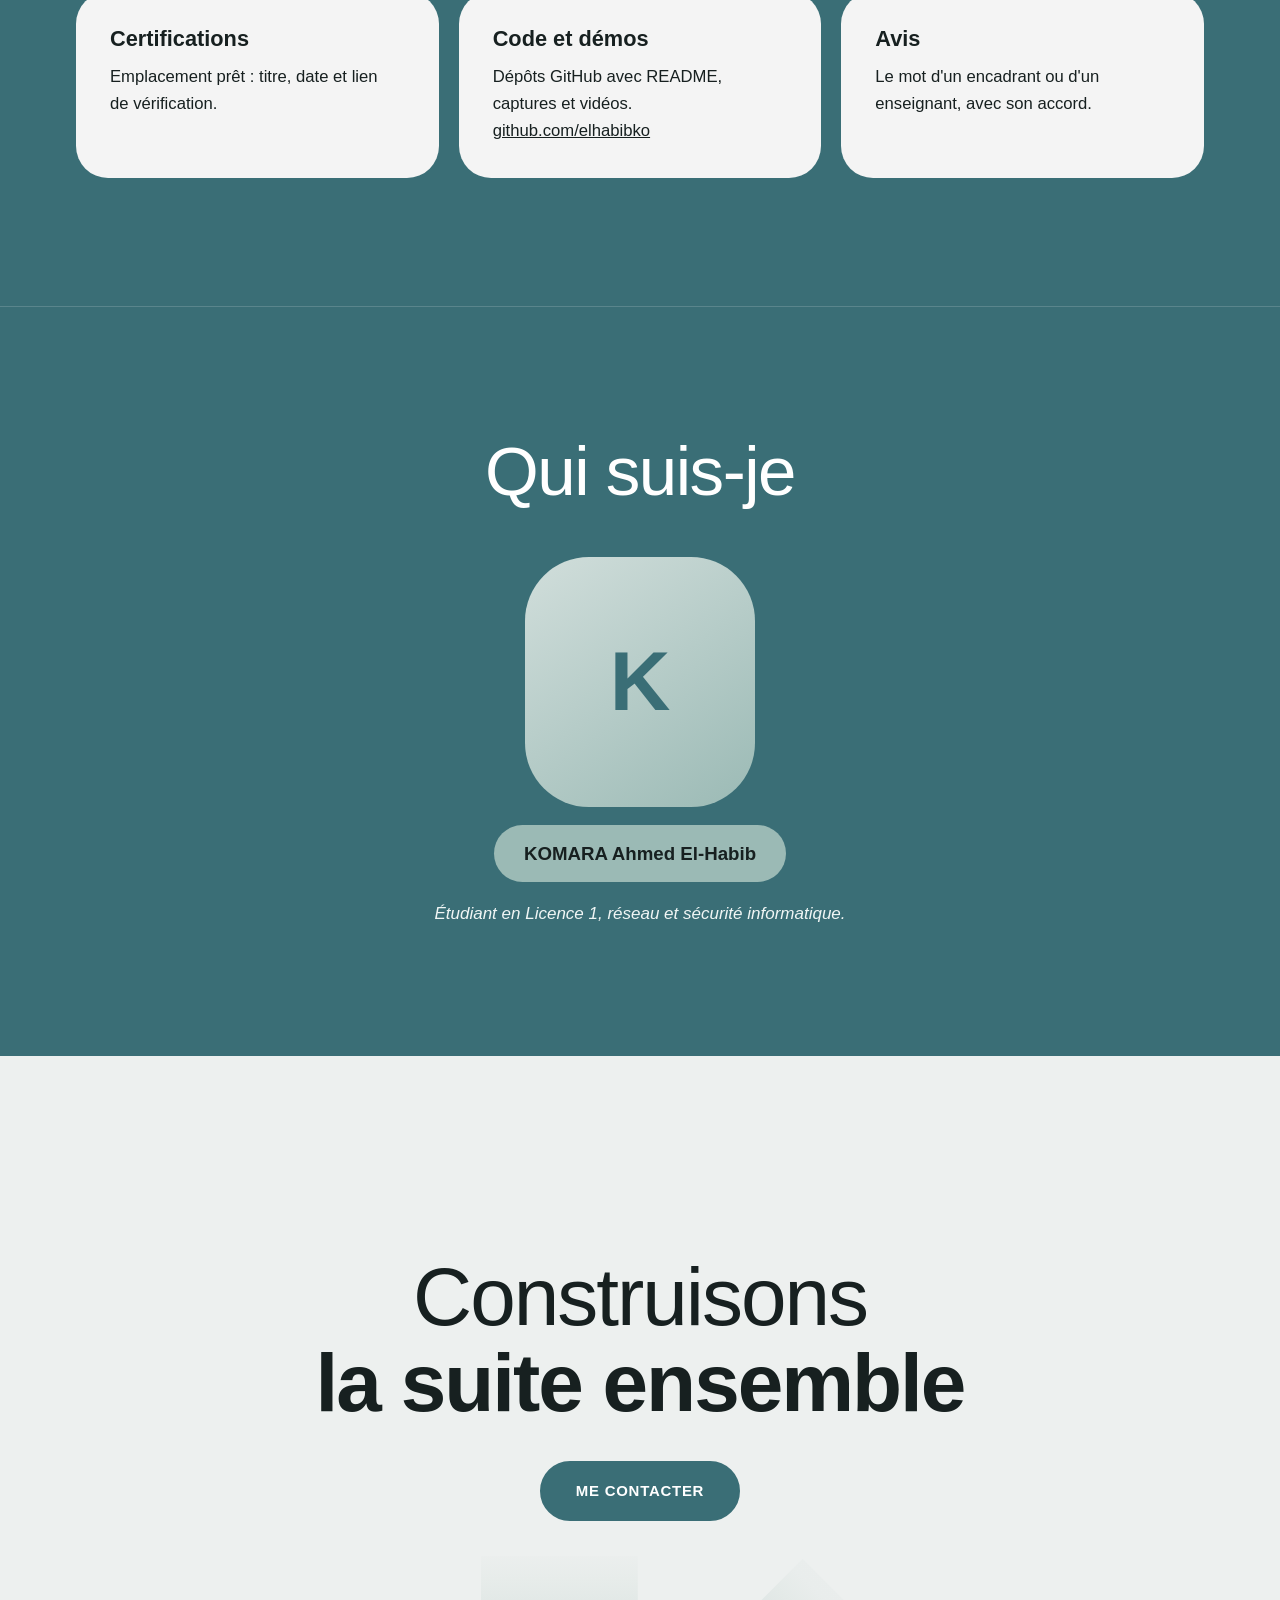
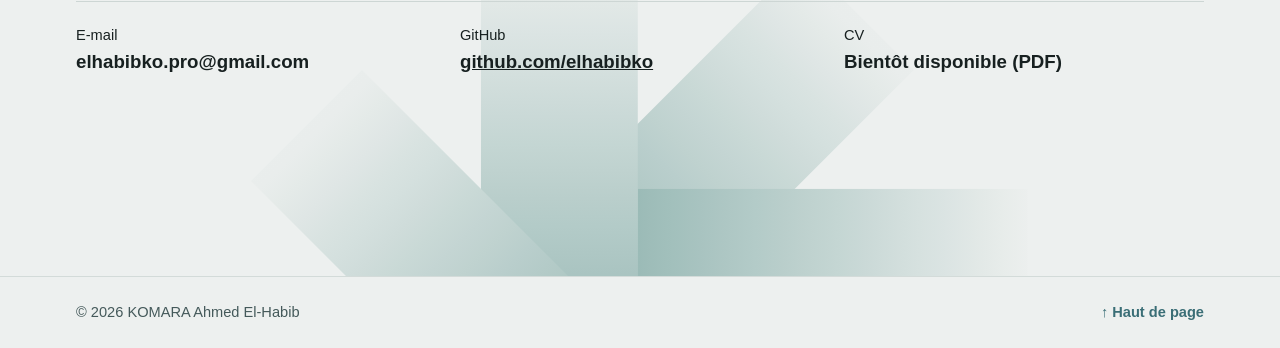
==== commit 94abaf19: "Add files via upload" ====
--- a/index.html
+++ b/index.html
@@ -39,7 +39,7 @@
 </section>
 
 <section class="sec dark mid" id="demarche">
-<div class="dec s2" aria-hidden="true"><i class="a"></i><i class="c"></i><i class="d"></i></div>
+<div class="dec dm rv" aria-hidden="true"><i class="a"></i><i class="c"></i><i class="d"></i></div>
 <div class="w">
 <h2 class="t rv">Ma démarche</h2>
 <p class="lead rv">Je conçois des réseaux, je les sécurise et je documente chaque étape. Chaque projet est monté en laboratoire, validé par des scénarios de test, puis expliqué dans un dossier clair.</p>
@@ -47,7 +47,6 @@
 </section>
 
 <section class="sec" id="piliers">
-<div class="dec s3" aria-hidden="true"><i class="b"></i><i class="d"></i></div>
 <div class="w">
 <h2 class="t rv">Trois piliers</h2>
 <div class="cards">
@@ -58,7 +57,7 @@
 </section>
 
 <section class="sec" id="projets">
-<div class="dec s6" aria-hidden="true"><i class="b"></i><i class="c"></i></div>
+<div class="dec hc rv" aria-hidden="true"><i class="a"></i></div>
 <div class="w kf">
 <div class="rv"><h2 class="l">Projets<br>phares</h2>
 <div class="card tl"><p>« Chaque projet suit la même fiche : contexte, rôle, outils, résultat et preuves. »</p></div></div>
@@ -71,7 +70,6 @@
 </section>
 
 <section class="sec dark" id="parcours">
-<div class="dec s8" aria-hidden="true"><i class="a"></i><i class="b"></i></div>
 <div class="w">
 <h2 class="t rv">Mon parcours</h2>
 <div class="rm">
@@ -95,7 +93,6 @@
 </section>
 
 <section class="sec dark" id="preuves">
-<div class="dec s4" aria-hidden="true"><i class="a"></i><i class="c"></i></div>
 <div class="w">
 <h2 class="t rv">Preuves et avis</h2>
 <div class="cards">
@@ -106,7 +103,6 @@
 </section>
 
 <section class="sec dark" id="apropos">
-<div class="dec s11" aria-hidden="true"><i class="a"></i><i class="b"></i></div>
 <div class="w">
 <h2 class="t rv">Qui suis-je</h2>
 <div class="team rv"><div class="ph1" aria-hidden="true">K</div><span class="np">KOMARA Ahmed El-Habib</span><p class="it">Étudiant en Licence 1, réseau et sécurité informatique.</p></div>
--- a/style.css
+++ b/style.css
@@ -13,7 +13,6 @@
 @keyframes sg{from{opacity:0;transform:scale(.94)}to{opacity:1;transform:none}}
 @keyframes fl{0%,100%{translate:0 0}50%{translate:0 -10px}}
 @keyframes pg{to{transform:scaleX(1)}}
-@keyframes par{from{translate:0 34px}to{translate:0 -34px}}
 @supports(animation-timeline:scroll()){body::before{content:"";position:fixed;left:0;top:0;width:100%;height:3px;background:var(--tl);transform:scaleX(0);transform-origin:0 50%;z-index:40;animation:pg linear both;animation-timeline:scroll()}}
 .skip{position:absolute;left:-999px}
 .skip:focus{left:16px;top:12px;background:var(--dk);color:#fff;padding:8px 16px;border-radius:999px;z-index:50}
@@ -36,7 +35,7 @@
 .hero .w>:nth-child(2){animation-delay:.16s}
 .hero .w>:nth-child(3){animation-delay:.3s}
 .st{position:absolute;right:0;top:0;height:100%;width:auto;max-width:none;pointer-events:none;z-index:0;animation:sg 1.5s var(--ez) both,fl 16s ease-in-out 1.5s infinite}
-.st2{position:absolute;left:50%;bottom:-300px;height:760px;width:auto;max-width:none;transform:translateX(-45%) scaleY(-1);pointer-events:none;z-index:0}
+.st2{position:absolute;left:50%;bottom:-300px;height:760px;width:auto;max-width:none;transform:translateX(-54%) scaleY(-1);pointer-events:none;z-index:0}
 .wl{font-size:clamp(20px,2.8vw,34px)}
 .hero h1{font-size:clamp(28px,6.6vw,88px);line-height:1.05;font-weight:700;letter-spacing:-1px;color:var(--tl);text-transform:uppercase;margin-top:clamp(14px,3vh,28px);white-space:nowrap;animation:rise 1.1s var(--ez) .1s both}
 .by{font-size:clamp(17px,1.6vw,21px)}
@@ -46,25 +45,20 @@
 .ib small{display:block;font-size:.86em}
 .ib b{font-size:1.1em}
 .sec{position:relative;padding:clamp(72px,11vw,128px) 0;overflow:hidden}
+.sec:not(.dark)+.sec:not(.dark){border-top:1px solid #d3dbd9}
 .dark{background:var(--td);color:#fff}
+.dark+.dark{border-top:1px solid rgba(255,255,255,.16)}
 .dark p{color:#f0f6f5}
 .dec{position:absolute;inset:0;pointer-events:none;overflow:hidden;z-index:0}
 .dec i{position:absolute;display:block}
-@supports(animation-timeline:view()){.dec i{animation:par linear both;animation-timeline:view()}}
-.s2 .a{left:50%;top:-30px;bottom:0;width:min(520px,80vw);transform:translateX(-50%);border-radius:999px 999px 0 0;background:linear-gradient(rgba(255,255,255,.13),rgba(255,255,255,.03))}
-.s2 .c,.s2 .d{left:50%;top:46%;width:min(300px,52vw);aspect-ratio:1;transform:translateX(-50%);border-radius:50%}
-.s2 .c{background:rgba(255,255,255,.16);clip-path:inset(0 0 45% 0)}
-.s2 .d{background:linear-gradient(135deg,rgba(155,187,183,.3),rgba(40,92,100,.95));clip-path:inset(55% 0 0 0)}
-.s3 .b{left:50%;top:14%;bottom:0;width:min(590px,88vw);transform:translateX(-50%);border-radius:999px 999px 0 0;background:linear-gradient(rgba(155,187,183,.3),rgba(155,187,183,.06))}
-.s3 .d{left:50%;top:-140px;width:min(330px,56vw);aspect-ratio:1;transform:translateX(-50%);border-radius:50%;background:linear-gradient(160deg,rgba(74,134,142,.15),var(--tl))}
-.s4 .a{left:44%;top:-8%;width:min(420px,62vw);aspect-ratio:1;border-radius:50%;background:rgba(255,255,255,.12)}
-.s4 .c{left:44%;bottom:0;width:min(420px,38%);height:48%;background:rgba(255,255,255,.08)}
-.s6 .b{left:-340px;top:34%;width:620px;aspect-ratio:1;border-radius:50%;background:linear-gradient(90deg,rgba(155,187,183,.2),rgba(155,187,183,.44))}
-.s6 .c{left:-140px;bottom:-210px;width:400px;aspect-ratio:1;border-radius:50%;background:linear-gradient(135deg,rgba(74,134,142,.15),var(--tl))}
-.s8 .a{left:-90px;top:30px;width:340px;aspect-ratio:1;border-radius:44px;rotate:45deg;background:rgba(255,255,255,.07)}
-.s8 .b{right:-110px;bottom:-70px;width:400px;aspect-ratio:1;border-radius:44px;rotate:45deg;background:rgba(255,255,255,.07)}
-.s11 .a{left:50%;top:0;bottom:0;width:min(1045px,130vw);transform:translateX(-50%);border-radius:999px 999px 0 0;background:rgba(255,255,255,.07)}
-.s11 .b{left:50%;top:34%;bottom:0;width:min(1045px,130vw);transform:translateX(-50%);border-radius:999px 999px 0 0;background:rgba(155,187,183,.17)}
+.js .dec.rv{transform:none}
+.dm .a{left:50%;bottom:0;height:84%;width:min(520px,80vw);transform:translateX(-50%);border-radius:999px 999px 0 0;background:linear-gradient(rgba(255,255,255,.14),rgba(255,255,255,.03))}
+.dm .c,.dm .d{left:50%;bottom:10%;width:min(300px,52vw);aspect-ratio:1;transform:translateX(-50%);border-radius:50%}
+.dm .c{background:rgba(255,255,255,.16);clip-path:inset(0 0 45% 0)}
+.dm .d{background:linear-gradient(135deg,rgba(155,187,183,.3),rgba(40,92,100,.95));clip-path:inset(55% 0 0 0)}
+.hc .a{--W:clamp(260px,40vw,560px);left:calc(var(--W) / -2);top:50%;width:var(--W);aspect-ratio:1;translate:0 -50%;border-radius:50%;background:radial-gradient(circle,rgba(155,187,183,.5),rgba(155,187,183,.12))}
+.tr .a{left:50%;bottom:0;height:86%;width:min(1000px,100%);transform:translateX(-50%);border-radius:999px 999px 0 0;background:linear-gradient(rgba(255,255,255,.1),rgba(255,255,255,.02))}
+.tr .b{left:50%;bottom:0;height:56%;width:min(700px,76%);transform:translateX(-50%);border-radius:999px 999px 0 0;background:rgba(155,187,183,.16)}
 .mid{display:flex;align-items:center;min-height:clamp(440px,60vw,700px)}
 h2.t{font-size:clamp(32px,5.4vw,72px);line-height:1.06;font-weight:400;letter-spacing:-1.5px;text-align:center;margin-bottom:clamp(28px,4vw,48px)}
 h2.t b,h2.l b,.cta h2 b{font-weight:700}
@@ -95,11 +89,11 @@
 .cp{display:grid;grid-template-columns:minmax(0,1fr) minmax(0,1.5fr);gap:clamp(24px,4vw,56px);align-items:stretch}
 .arch{position:relative;min-height:clamp(340px,48vw,540px)}
 .arch i{position:absolute;display:block}
-.arch .p{left:0;right:12px;top:0;bottom:0;border-radius:999px 999px 0 0;background:linear-gradient(#dfe8e6,rgba(237,240,239,0))}
-.arch .r,.arch .t{left:50%;bottom:5%;width:58%;aspect-ratio:1;border-radius:50%;margin-left:-33%}
+.arch .p{left:0;right:0;top:0;bottom:0;border-radius:999px 999px 0 0;background:linear-gradient(#dfe8e6,rgba(237,240,239,0))}
+.arch .r,.arch .t{left:50%;bottom:5%;width:58%;aspect-ratio:1;border-radius:50%;margin-left:-29%}
 .arch .r{background:linear-gradient(rgba(201,220,217,.9),rgba(155,187,183,.9));clip-path:inset(0 0 46% 0)}
 .arch .t{background:linear-gradient(200deg,var(--cd),var(--tl));clip-path:inset(54% 0 0 0)}
-.arch h2{position:absolute;left:0;right:12px;top:40%;transform:translateY(-50%);text-align:center;font-size:clamp(28px,4.2vw,58px);line-height:1;font-weight:400;letter-spacing:-1.5px}
+.arch h2{position:absolute;left:0;right:0;top:40%;transform:translateY(-50%);text-align:center;font-size:clamp(28px,4.2vw,58px);line-height:1;font-weight:400;letter-spacing:-1.5px}
 .rows{list-style:none;padding:0;align-self:center}
 .rows li{display:grid;grid-template-columns:minmax(120px,175px) minmax(20px,70px) 1fr;gap:14px;align-items:start;padding:15px 0}
 .lab{background:var(--cd);font-weight:700;border-radius:999px;text-align:center;padding:9px 12px;font-size:.95em;transition:background .3s,color .3s}
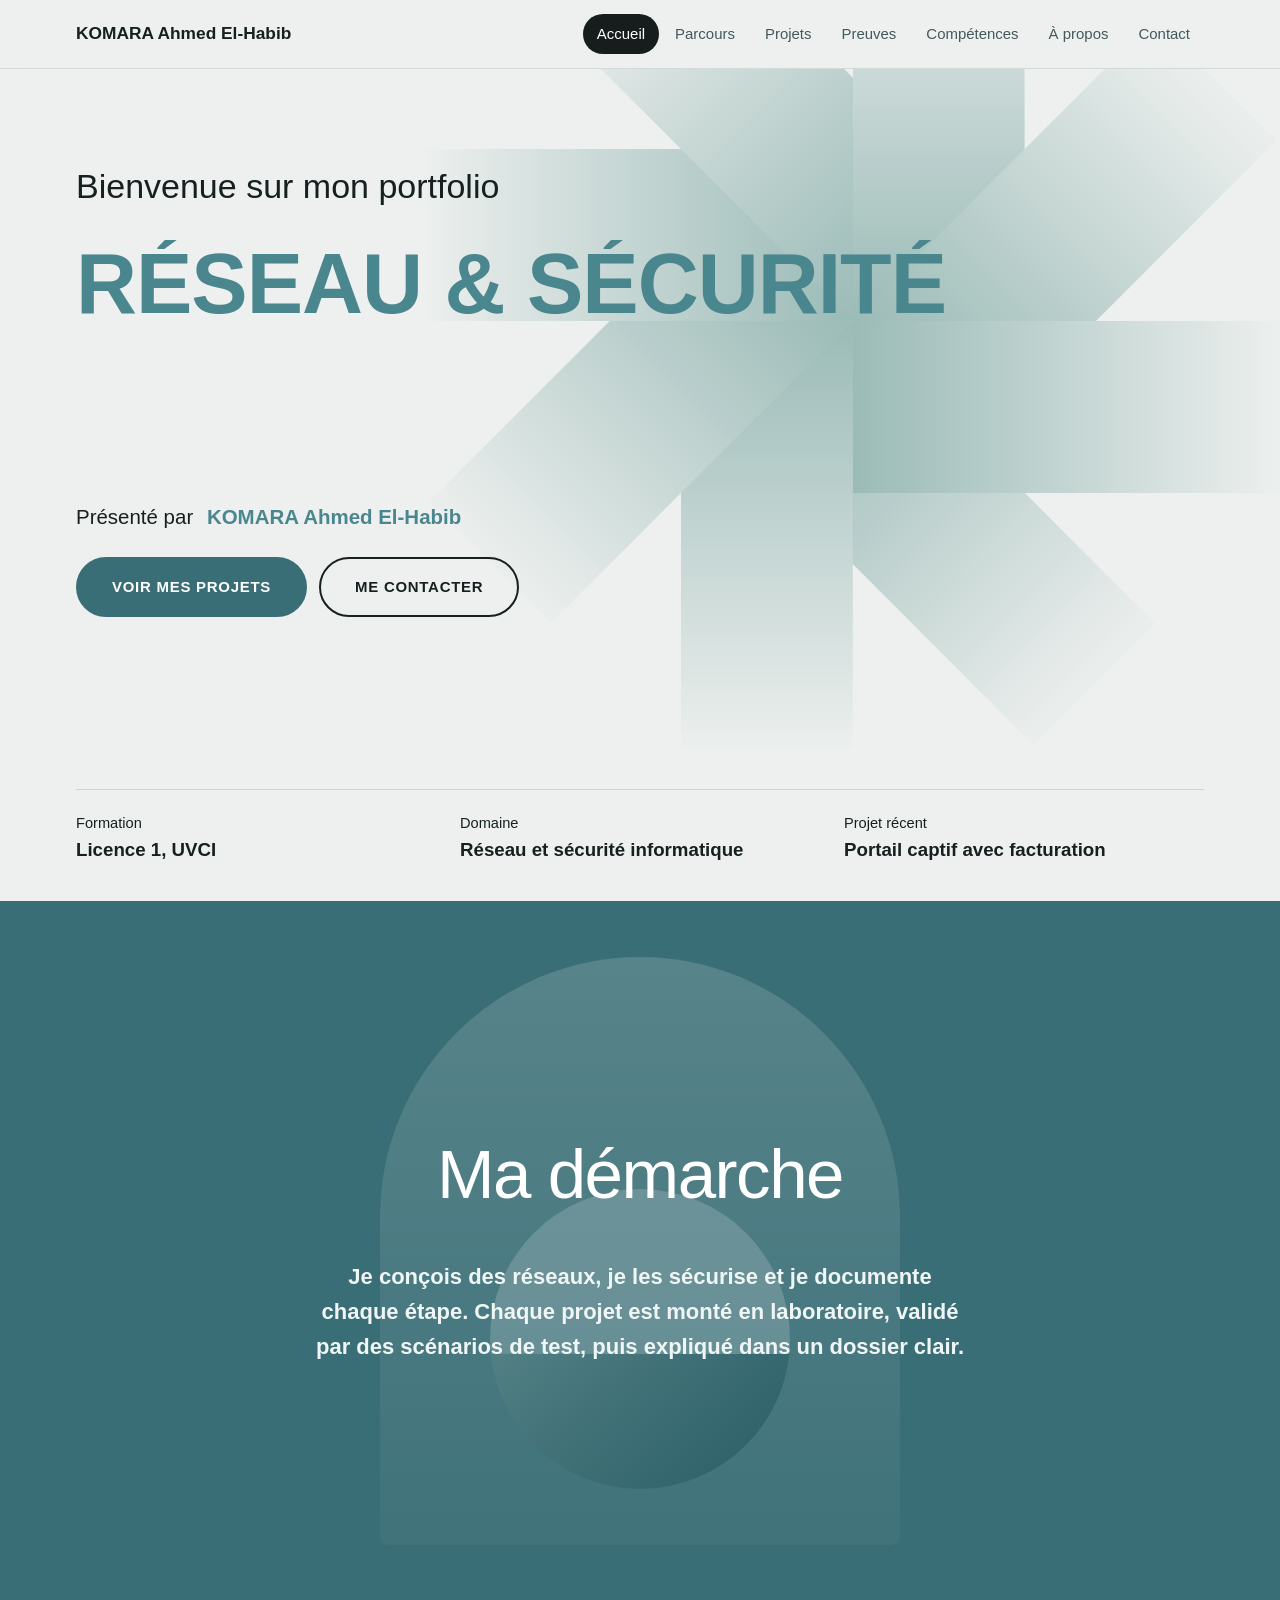
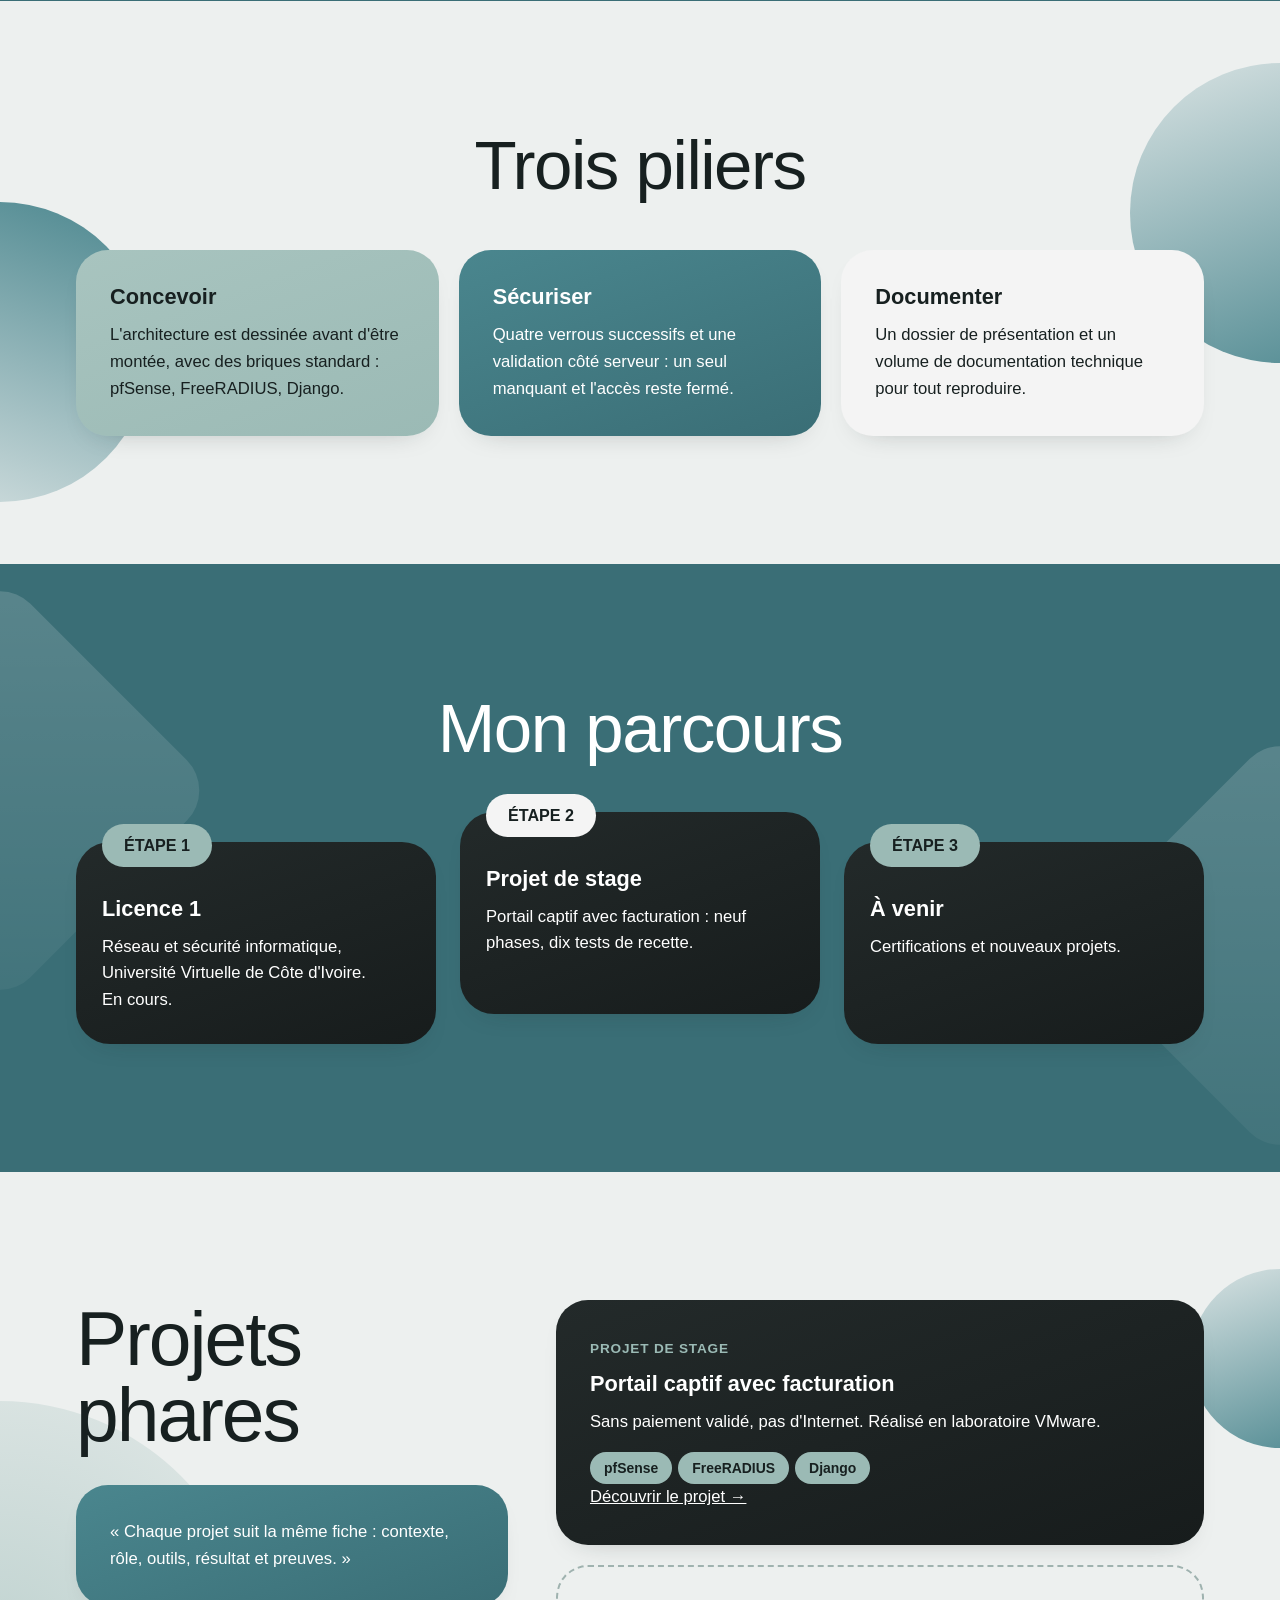
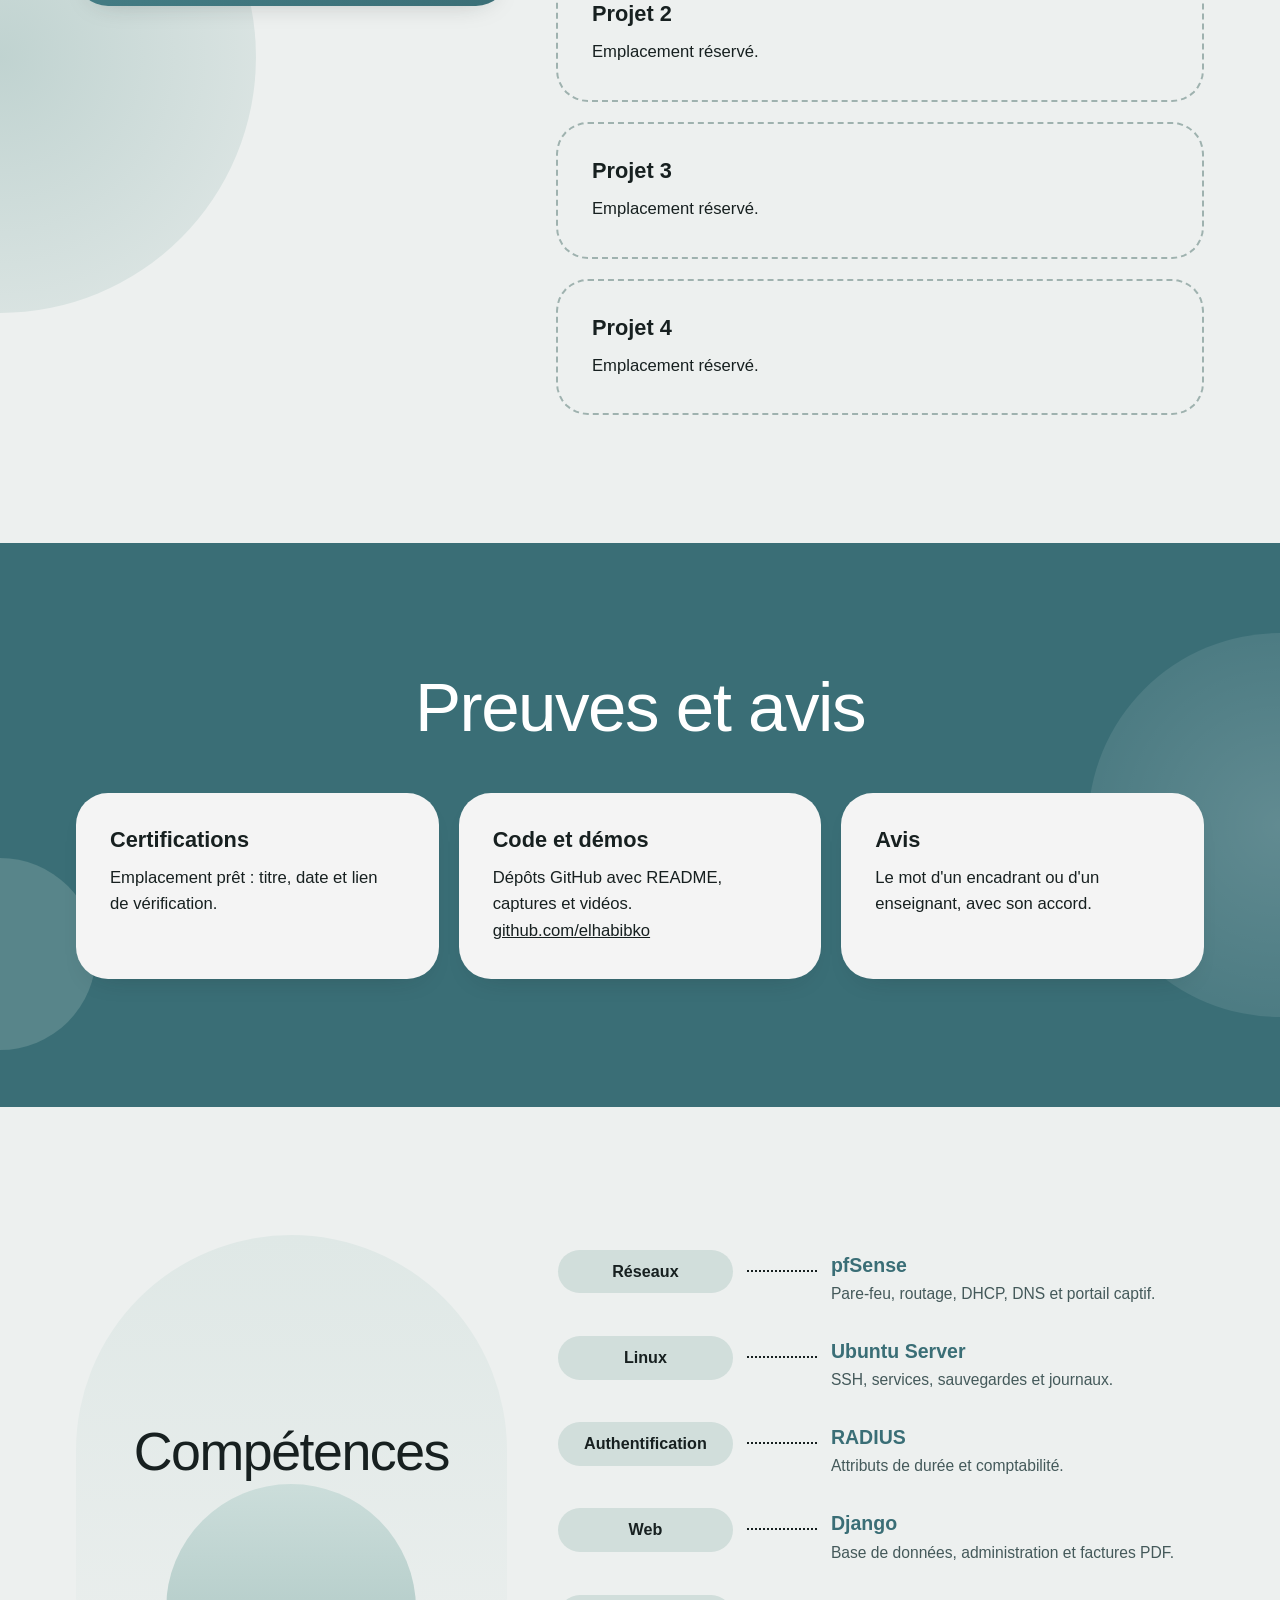
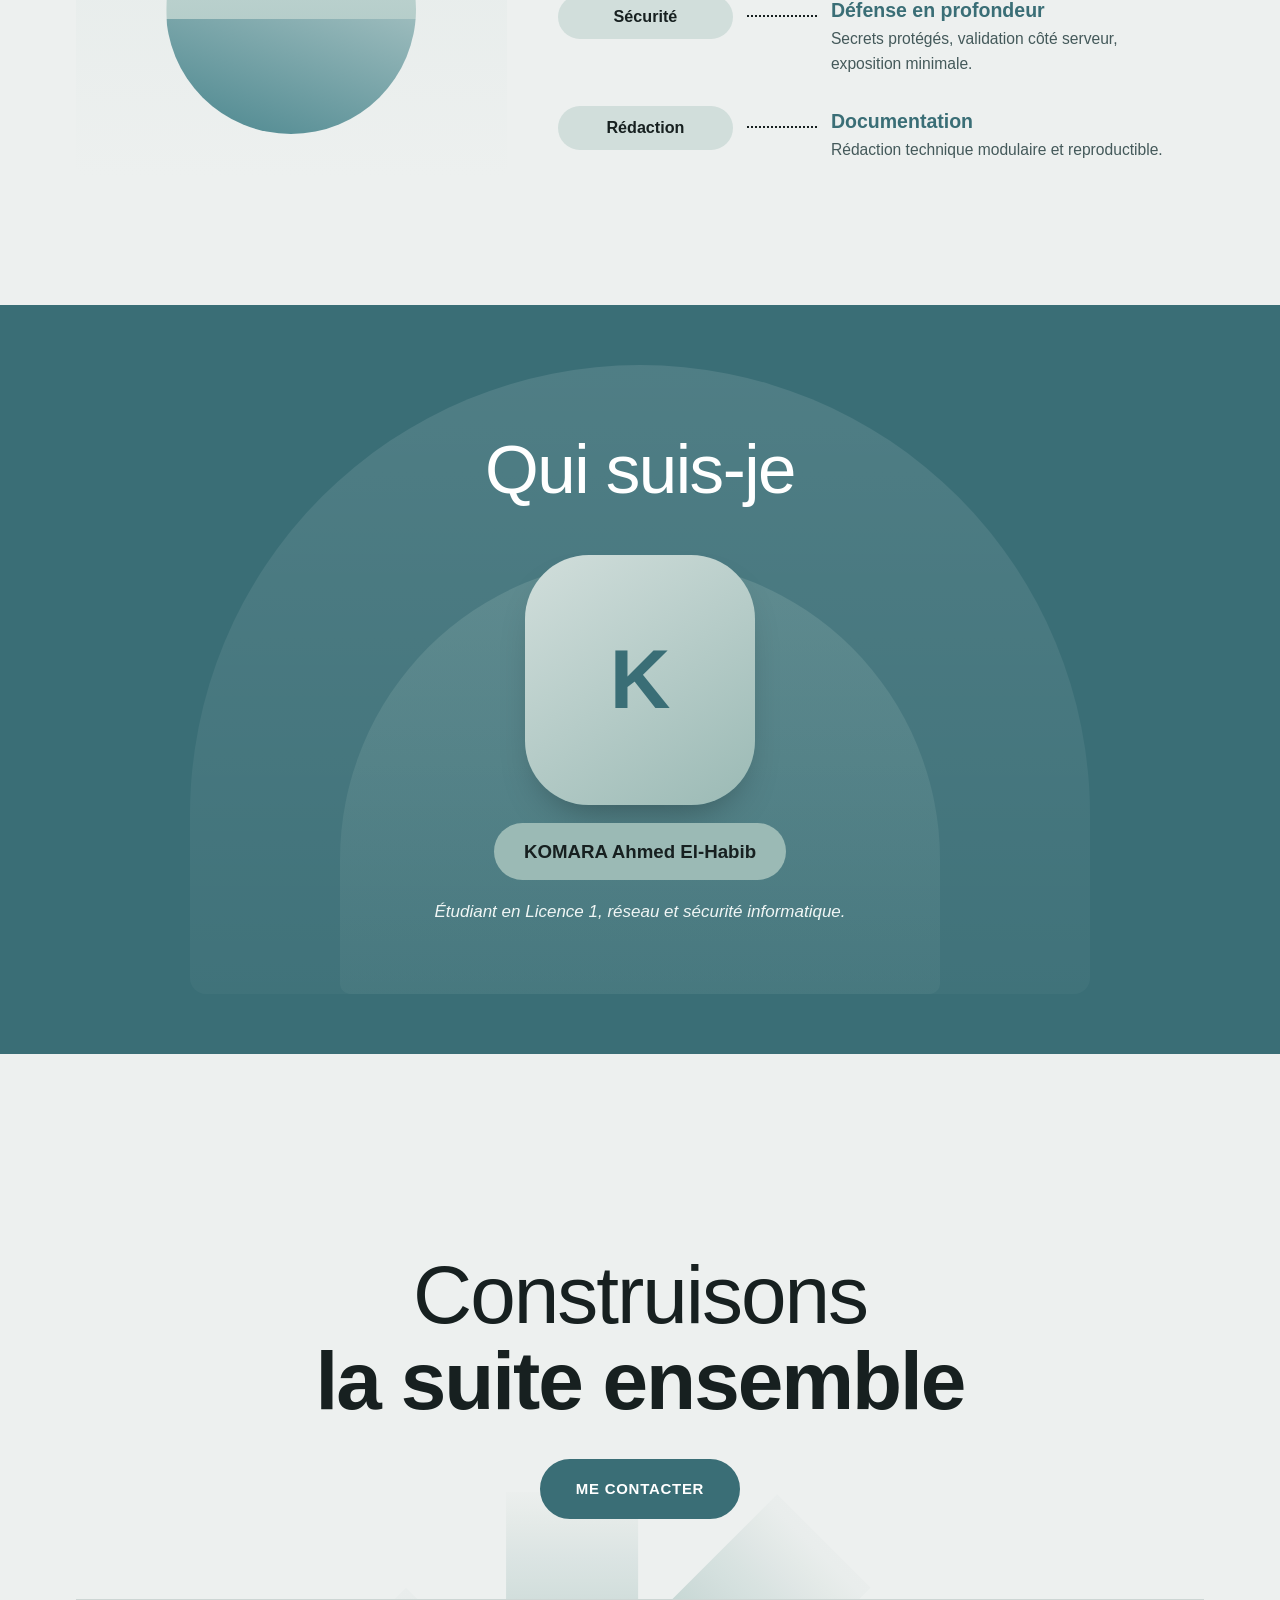
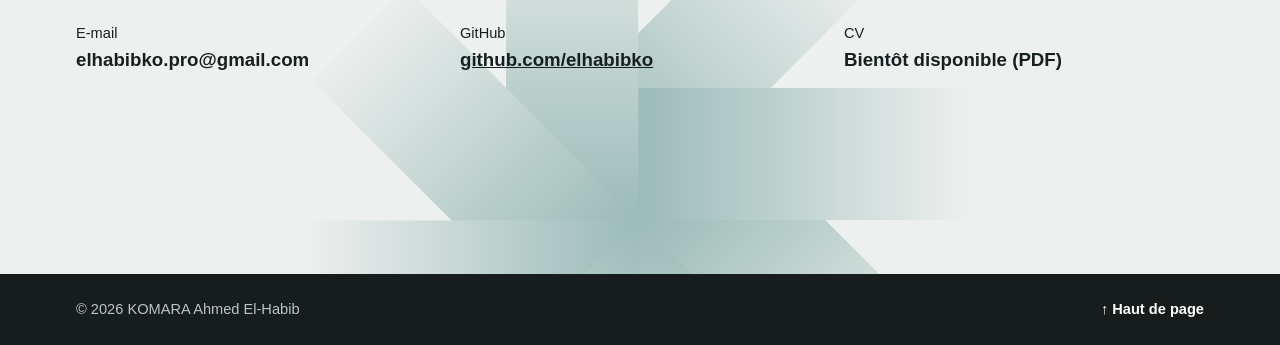
==== commit cd5a5f0c: "Add files via upload" ====
--- a/index.html
+++ b/index.html
@@ -21,7 +21,7 @@
 <a class="brand" href="#accueil">KOMARA Ahmed El-Habib</a>
 <button class="mb" type="button" aria-expanded="false" aria-controls="nv">Menu</button>
 <nav id="nv" aria-label="Navigation principale"><ul>
-<li><a href="#accueil">Accueil</a></li><li><a href="#projets">Projets</a></li><li><a href="#parcours">Parcours</a></li><li><a href="#competences">Compétences</a></li><li><a href="#preuves">Preuves</a></li><li><a href="#apropos">À propos</a></li><li><a href="#contact">Contact</a></li>
+<li><a href="#accueil">Accueil</a></li><li><a href="#parcours">Parcours</a></li><li><a href="#projets">Projets</a></li><li><a href="#preuves">Preuves</a></li><li><a href="#competences">Compétences</a></li><li><a href="#apropos">À propos</a></li><li><a href="#contact">Contact</a></li>
 </ul></nav></div></header>
 
 <main id="main">
@@ -38,7 +38,7 @@
 </div></div>
 </section>
 
-<section class="sec dark mid" id="demarche">
+<section class="sec dark mid" id="demarche" data-tab="#accueil">
 <div class="dec dm rv" aria-hidden="true"><i class="a"></i><i class="c"></i><i class="d"></i></div>
 <div class="w">
 <h2 class="t rv">Ma démarche</h2>
@@ -46,7 +46,8 @@
 </div>
 </section>
 
-<section class="sec" id="piliers">
+<section class="sec" id="piliers" data-tab="#accueil">
+<div class="dec pl rv" aria-hidden="true"><i class="a px"></i><i class="b px"></i></div>
 <div class="w">
 <h2 class="t rv">Trois piliers</h2>
 <div class="cards">
@@ -56,8 +57,19 @@
 </div></div>
 </section>
 
+<section class="sec dark" id="parcours">
+<div class="dec rd rv" aria-hidden="true"><i class="a px"></i><i class="b px"></i></div>
+<div class="w">
+<h2 class="t rv">Mon parcours</h2>
+<div class="rm">
+<article class="card rv"><span class="lb">ÉTAPE 1</span><h3>Licence 1</h3><p>Réseau et sécurité informatique, Université Virtuelle de Côte d'Ivoire. En cours.</p></article>
+<article class="card rv"><span class="lb">ÉTAPE 2</span><h3>Projet de stage</h3><p>Portail captif avec facturation : neuf phases, dix tests de recette.</p></article>
+<article class="card rv"><span class="lb">ÉTAPE 3</span><h3>À venir</h3><p>Certifications et nouveaux projets.</p></article>
+</div></div>
+</section>
+
 <section class="sec" id="projets">
-<div class="dec hc rv" aria-hidden="true"><i class="a"></i></div>
+<div class="dec pj rv" aria-hidden="true"><i class="a px"></i><i class="b px"></i></div>
 <div class="w kf">
 <div class="rv"><h2 class="l">Projets<br>phares</h2>
 <div class="card tl"><p>« Chaque projet suit la même fiche : contexte, rôle, outils, résultat et preuves. »</p></div></div>
@@ -69,13 +81,14 @@
 </div></div>
 </section>
 
-<section class="sec dark" id="parcours">
+<section class="sec dark" id="preuves">
+<div class="dec pv rv" aria-hidden="true"><i class="a px"></i><i class="b px"></i></div>
 <div class="w">
-<h2 class="t rv">Mon parcours</h2>
-<div class="rm">
-<article class="card rv"><span class="lb">ÉTAPE 1</span><h3>Licence 1</h3><p>Réseau et sécurité informatique, Université Virtuelle de Côte d'Ivoire. En cours.</p></article>
-<article class="card rv"><span class="lb">ÉTAPE 2</span><h3>Projet de stage</h3><p>Portail captif avec facturation : neuf phases, dix tests de recette.</p></article>
-<article class="card rv"><span class="lb">ÉTAPE 3</span><h3>À venir</h3><p>Certifications et nouveaux projets.</p></article>
+<h2 class="t rv">Preuves et avis</h2>
+<div class="cards">
+<article class="card wh rv"><h3>Certifications</h3><p>Emplacement prêt : titre, date et lien de vérification.</p></article>
+<article class="card wh rv"><h3>Code et démos</h3><p>Dépôts GitHub avec README, captures et vidéos.</p><p><a href="https://github.com/elhabibko" rel="noopener">github.com/elhabibko</a></p></article>
+<article class="card wh rv"><h3>Avis</h3><p>Le mot d'un encadrant ou d'un enseignant, avec son accord.</p></article>
 </div></div>
 </section>
 
@@ -92,17 +105,8 @@
 </ul></div>
 </section>
 
-<section class="sec dark" id="preuves">
-<div class="w">
-<h2 class="t rv">Preuves et avis</h2>
-<div class="cards">
-<article class="card wh rv"><h3>Certifications</h3><p>Emplacement prêt : titre, date et lien de vérification.</p></article>
-<article class="card wh rv"><h3>Code et démos</h3><p>Dépôts GitHub avec README, captures et vidéos.</p><p><a href="https://github.com/elhabibko" rel="noopener">github.com/elhabibko</a></p></article>
-<article class="card wh rv"><h3>Avis</h3><p>Le mot d'un encadrant ou d'un enseignant, avec son accord.</p></article>
-</div></div>
-</section>
-
 <section class="sec dark" id="apropos">
+<div class="dec ab rv" aria-hidden="true"><i class="a"></i><i class="b"></i></div>
 <div class="w">
 <h2 class="t rv">Qui suis-je</h2>
 <div class="team rv"><div class="ph1" aria-hidden="true">K</div><span class="np">KOMARA Ahmed El-Habib</span><p class="it">Étudiant en Licence 1, réseau et sécurité informatique.</p></div>
--- a/style.css
+++ b/style.css
@@ -5,6 +5,7 @@
 body{font-family:var(--f);background:var(--bg);color:var(--ink);line-height:1.6;font-size:clamp(15px,.35vw + 14px,17px);-webkit-font-smoothing:antialiased;overflow-x:clip}
 img,svg{display:block;max-width:100%}
 a{color:inherit}
+::selection{background:var(--tl);color:#fff}
 h1,h2,.lead{text-wrap:balance}
 p{text-wrap:pretty}
 :focus-visible{outline:3px solid var(--tl);outline-offset:3px;border-radius:6px}
@@ -13,6 +14,7 @@
 @keyframes sg{from{opacity:0;transform:scale(.94)}to{opacity:1;transform:none}}
 @keyframes fl{0%,100%{translate:0 0}50%{translate:0 -10px}}
 @keyframes pg{to{transform:scaleX(1)}}
+@keyframes par{from{translate:0 24px}to{translate:0 -24px}}
 @supports(animation-timeline:scroll()){body::before{content:"";position:fixed;left:0;top:0;width:100%;height:3px;background:var(--tl);transform:scaleX(0);transform-origin:0 50%;z-index:40;animation:pg linear both;animation-timeline:scroll()}}
 .skip{position:absolute;left:-999px}
 .skip:focus{left:16px;top:12px;background:var(--dk);color:#fff;padding:8px 16px;border-radius:999px;z-index:50}
@@ -35,7 +37,7 @@
 .hero .w>:nth-child(2){animation-delay:.16s}
 .hero .w>:nth-child(3){animation-delay:.3s}
 .st{position:absolute;right:0;top:0;height:100%;width:auto;max-width:none;pointer-events:none;z-index:0;animation:sg 1.5s var(--ez) both,fl 16s ease-in-out 1.5s infinite}
-.st2{position:absolute;left:50%;bottom:-300px;height:760px;width:auto;max-width:none;transform:translateX(-54%) scaleY(-1);pointer-events:none;z-index:0}
+.st2{position:absolute;left:50%;bottom:-140px;height:640px;width:auto;max-width:none;transform:translateX(-54%) scaleY(-1);pointer-events:none;z-index:0}
 .wl{font-size:clamp(20px,2.8vw,34px)}
 .hero h1{font-size:clamp(28px,6.6vw,88px);line-height:1.05;font-weight:700;letter-spacing:-1px;color:var(--tl);text-transform:uppercase;margin-top:clamp(14px,3vh,28px);white-space:nowrap;animation:rise 1.1s var(--ez) .1s both}
 .by{font-size:clamp(17px,1.6vw,21px)}
@@ -45,20 +47,28 @@
 .ib small{display:block;font-size:.86em}
 .ib b{font-size:1.1em}
 .sec{position:relative;padding:clamp(72px,11vw,128px) 0;overflow:hidden}
-.sec:not(.dark)+.sec:not(.dark){border-top:1px solid #d3dbd9}
 .dark{background:var(--td);color:#fff}
-.dark+.dark{border-top:1px solid rgba(255,255,255,.16)}
 .dark p{color:#f0f6f5}
 .dec{position:absolute;inset:0;pointer-events:none;overflow:hidden;z-index:0}
 .dec i{position:absolute;display:block}
 .js .dec.rv{transform:none}
-.dm .a{left:50%;bottom:0;height:84%;width:min(520px,80vw);transform:translateX(-50%);border-radius:999px 999px 0 0;background:linear-gradient(rgba(255,255,255,.14),rgba(255,255,255,.03))}
-.dm .c,.dm .d{left:50%;bottom:10%;width:min(300px,52vw);aspect-ratio:1;transform:translateX(-50%);border-radius:50%}
-.dm .c{background:rgba(255,255,255,.16);clip-path:inset(0 0 45% 0)}
+@supports(animation-timeline:view()){.dec .px{animation:par linear both;animation-timeline:view()}}
+.dm .a{left:50%;top:8%;bottom:8%;width:min(520px,80vw);transform:translateX(-50%);border-radius:999px 999px 36px 36px;background:linear-gradient(rgba(255,255,255,.15),rgba(255,255,255,.03))}
+.dm .c,.dm .d{left:50%;bottom:16%;width:min(300px,52vw);aspect-ratio:1;transform:translateX(-50%);border-radius:50%}
+.dm .c{background:rgba(255,255,255,.17);clip-path:inset(0 0 45% 0)}
 .dm .d{background:linear-gradient(135deg,rgba(155,187,183,.3),rgba(40,92,100,.95));clip-path:inset(55% 0 0 0)}
-.hc .a{--W:clamp(260px,40vw,560px);left:calc(var(--W) / -2);top:50%;width:var(--W);aspect-ratio:1;translate:0 -50%;border-radius:50%;background:radial-gradient(circle,rgba(155,187,183,.5),rgba(155,187,183,.12))}
-.tr .a{left:50%;bottom:0;height:86%;width:min(1000px,100%);transform:translateX(-50%);border-radius:999px 999px 0 0;background:linear-gradient(rgba(255,255,255,.1),rgba(255,255,255,.02))}
-.tr .b{left:50%;bottom:0;height:56%;width:min(700px,76%);transform:translateX(-50%);border-radius:999px 999px 0 0;background:rgba(155,187,183,.16)}
+.pl .a,.pl .b{height:var(--H);aspect-ratio:1;border-radius:50%;--H:clamp(170px,24vw,300px)}
+.pl .a{right:0;top:max(11%,48px);transform:translateX(50%);background:linear-gradient(160deg,rgba(74,134,142,.12),var(--tl))}
+.pl .b{left:0;bottom:max(11%,48px);transform:translateX(-50%);background:linear-gradient(20deg,rgba(74,134,142,.12),var(--tl))}
+.rd .a,.rd .b{height:min(var(--H),calc(100% - 140px));aspect-ratio:1;border-radius:14%;--H:clamp(190px,24vw,330px)}
+.rd .a{left:0;top:max(12%,70px);transform:translateX(-50%) rotate(45deg);background:linear-gradient(135deg,rgba(255,255,255,.16),rgba(255,255,255,.04))}
+.rd .b{right:0;bottom:max(12%,70px);transform:translateX(50%) rotate(45deg);background:linear-gradient(135deg,rgba(255,255,255,.16),rgba(255,255,255,.04))}
+.pj .a{height:min(var(--H),calc(100% - 96px));aspect-ratio:1;border-radius:50%;--H:clamp(300px,40vw,540px);left:0;top:50%;transform:translate(-50%,-50%);background:radial-gradient(circle,rgba(155,187,183,.55),rgba(155,187,183,.12))}
+.pj .b{height:var(--H);aspect-ratio:1;border-radius:50%;--H:clamp(120px,14vw,190px);right:0;top:max(10%,48px);transform:translateX(50%);background:linear-gradient(160deg,rgba(74,134,142,.12),var(--tl))}
+.pv .a{height:min(var(--H),calc(100% - 96px));aspect-ratio:1;border-radius:50%;--H:clamp(240px,30vw,400px);right:0;top:50%;transform:translate(50%,-50%);background:radial-gradient(circle,rgba(255,255,255,.2),rgba(255,255,255,.05))}
+.pv .b{height:var(--H);aspect-ratio:1;border-radius:50%;--H:clamp(130px,15vw,210px);left:0;bottom:max(10%,48px);transform:translateX(-50%);background:rgba(155,187,183,.3)}
+.ab .a{left:50%;top:8%;bottom:8%;width:min(900px,96%);transform:translateX(-50%);border-radius:999px 999px 36px 36px;background:linear-gradient(rgba(255,255,255,.11),rgba(255,255,255,.03))}
+.ab .b{left:50%;top:34%;bottom:8%;width:min(600px,66%);transform:translateX(-50%);border-radius:999px 999px 36px 36px;background:linear-gradient(rgba(155,187,183,.26),rgba(155,187,183,.08))}
 .mid{display:flex;align-items:center;min-height:clamp(440px,60vw,700px)}
 h2.t{font-size:clamp(32px,5.4vw,72px);line-height:1.06;font-weight:400;letter-spacing:-1.5px;text-align:center;margin-bottom:clamp(28px,4vw,48px)}
 h2.t b,h2.l b,.cta h2 b{font-weight:700}
@@ -67,15 +77,15 @@
 .cards{display:grid;gap:clamp(12px,2vw,20px);grid-template-columns:repeat(auto-fit,minmax(min(100%,250px),1fr));position:relative}
 .cards.c2{grid-template-columns:repeat(auto-fit,minmax(min(100%,320px),1fr))}
 .cards.sm{grid-template-columns:repeat(auto-fit,minmax(min(100%,230px),1fr))}
-.card{border-radius:clamp(22px,3vw,32px);padding:clamp(22px,3vw,34px);background:var(--cd);color:var(--ink);transition:transform .35s var(--ez),box-shadow .35s}
-.card:hover{transform:translateY(-6px);box-shadow:0 22px 44px -22px rgba(23,32,32,.45)}
+.card{border-radius:clamp(22px,3vw,32px);padding:clamp(22px,3vw,34px);background:var(--cd);color:var(--ink);transition:transform .35s var(--ez),box-shadow .35s;box-shadow:0 12px 30px -22px rgba(23,32,32,.4)}
+.card:hover{transform:translateY(-6px);box-shadow:0 24px 46px -22px rgba(23,32,32,.5)}
 .card h3{font-size:clamp(18px,1.7vw,22px);line-height:1.2;font-weight:700;margin-bottom:12px}
 .card p{font-size:.98em;color:inherit}
-.card.sg{background:var(--sg)}
+.card.sg{background:linear-gradient(160deg,#a8c4bf,#9bbab5)}
 .card.wh{background:var(--wh)}
-.card.dk{background:var(--dk);color:#fff}
-.card.tl{background:var(--td);color:#fff}
-.card.sl{background:transparent;border:2px dashed #9fb2af}
+.card.dk{background:linear-gradient(160deg,#232a2a,var(--dk));color:#fff}
+.card.tl{background:linear-gradient(160deg,#4a868e,var(--td));color:#fff}
+.card.sl{background:transparent;border:2px dashed #9fb2af;box-shadow:none}
 .dark .card.sl{border-color:rgba(255,255,255,.4)}
 .card.s{padding:22px;border-radius:24px}
 .card.s h3{font-size:1.08em}
@@ -89,8 +99,8 @@
 .cp{display:grid;grid-template-columns:minmax(0,1fr) minmax(0,1.5fr);gap:clamp(24px,4vw,56px);align-items:stretch}
 .arch{position:relative;min-height:clamp(340px,48vw,540px)}
 .arch i{position:absolute;display:block}
-.arch .p{left:0;right:0;top:0;bottom:0;border-radius:999px 999px 0 0;background:linear-gradient(#dfe8e6,rgba(237,240,239,0))}
-.arch .r,.arch .t{left:50%;bottom:5%;width:58%;aspect-ratio:1;border-radius:50%;margin-left:-29%}
+.arch .p{left:0;right:0;top:0;bottom:0;border-radius:999px 999px 36px 36px;background:linear-gradient(#dfe8e6,rgba(237,240,239,.2))}
+.arch .r,.arch .t{left:50%;bottom:8%;width:58%;aspect-ratio:1;border-radius:50%;margin-left:-29%}
 .arch .r{background:linear-gradient(rgba(201,220,217,.9),rgba(155,187,183,.9));clip-path:inset(0 0 46% 0)}
 .arch .t{background:linear-gradient(200deg,var(--cd),var(--tl));clip-path:inset(54% 0 0 0)}
 .arch h2{position:absolute;left:0;right:0;top:40%;transform:translateY(-50%);text-align:center;font-size:clamp(28px,4.2vw,58px);line-height:1;font-weight:400;letter-spacing:-1.5px}
@@ -103,11 +113,11 @@
 .rows h3{font-size:1.15em;font-weight:700;color:var(--td)}
 .rows p{font-size:.92em;color:var(--mu)}
 .rm{display:grid;gap:40px clamp(14px,2vw,24px);grid-template-columns:repeat(auto-fit,minmax(min(100%,235px),1fr));position:relative;padding-top:28px}
-.rm .card{background:var(--dk);color:#fff;border-radius:34px;padding:54px 26px 30px;position:relative}
+.rm .card{background:linear-gradient(160deg,#232a2a,var(--dk));color:#fff;border-radius:34px;padding:54px 26px 30px;position:relative}
 .lb{position:absolute;top:-18px;left:26px;background:var(--sg);color:var(--ink);font-weight:700;border-radius:999px;padding:9px 22px;font-size:.95em}
 @media(min-width:900px){.rm .card:nth-child(even){translate:0 -30px}.rm .card:nth-child(even) .lb{background:var(--wh)}}
 .team{display:flex;flex-direction:column;align-items:center;text-align:center;gap:18px}
-.ph1{width:clamp(170px,22vw,230px);aspect-ratio:23/25;border-radius:64px;background:linear-gradient(145deg,var(--cd),var(--sg));color:var(--td);display:flex;align-items:center;justify-content:center;font-size:clamp(60px,8vw,84px);font-weight:700}
+.ph1{width:clamp(170px,22vw,230px);aspect-ratio:23/25;border-radius:64px;background:linear-gradient(145deg,var(--cd),var(--sg));color:var(--td);display:flex;align-items:center;justify-content:center;font-size:clamp(60px,8vw,84px);font-weight:700;box-shadow:0 20px 40px -20px rgba(0,0,0,.4)}
 .np{background:var(--sg);color:var(--ink);font-weight:700;border-radius:999px;padding:14px 30px;font-size:1.1em}
 .it{font-style:italic;max-width:420px}
 .stats{display:grid;grid-template-columns:repeat(auto-fit,minmax(min(100%,150px),1fr));gap:12px;margin-top:clamp(28px,4vw,44px)}
@@ -118,9 +128,9 @@
 .cl{display:grid;grid-template-columns:repeat(auto-fit,minmax(min(100%,230px),1fr));gap:20px 24px;border-top:1px solid #cdd6d4;margin-top:clamp(44px,8vw,80px);padding-top:22px;text-align:left}
 .cl small{display:block;font-size:.86em}
 .cl b{font-size:1.1em;overflow-wrap:anywhere}
-.ft{padding:24px 0;font-size:.86em;color:var(--mu);border-top:1px solid #d3dbd9}
+.ft{padding:24px 0;font-size:.86em;background:var(--dk);color:#b9c6c4}
 .ft .w{display:flex;justify-content:space-between;gap:12px;flex-wrap:wrap}
-.ft a{text-decoration:none;font-weight:700;color:var(--td)}
+.ft a{text-decoration:none;font-weight:700;color:#fff}
 .ph{position:relative;overflow:hidden;padding:clamp(48px,8vw,80px) 0 clamp(56px,8vw,90px)}
 .ph .w>*{animation:up .9s var(--ez) both}
 .ph .w>:nth-child(3){animation-delay:.14s}
@@ -135,6 +145,6 @@
 .rv:nth-child(2){transition-delay:.1s}.rv:nth-child(3){transition-delay:.2s}.rv:nth-child(4){transition-delay:.3s}.rv:nth-child(5){transition-delay:.4s}.rv:nth-child(6){transition-delay:.5s}.rv:nth-child(n+7){transition-delay:.6s}
 @media(max-width:1080px){.mb{display:block}nav{order:3;flex-basis:100%;display:none}nav.open{display:block}nav ul{flex-direction:column;padding:6px 0 14px}nav a{padding:13px 16px;font-size:1em}}
 @media(max-width:900px){.kf,.cp{grid-template-columns:1fr}.arch{min-height:320px}}
-@media(max-width:720px){.hero,.hero>.w{min-height:0}.hero>.w{gap:34px}.hero h1{white-space:normal;font-size:clamp(34px,11.5vw,56px)}.st{height:62%;opacity:.55}.rows li{grid-template-columns:1fr;gap:8px}.dot{display:none}.st2{height:480px;bottom:-240px}.cta{min-height:0}.act .pill{flex:1 1 100%}}
+@media(max-width:720px){.hero,.hero>.w{min-height:0}.hero>.w{gap:34px}.hero h1{white-space:normal;font-size:clamp(34px,11.5vw,56px)}.st{height:62%;opacity:.55}.rows li{grid-template-columns:1fr;gap:8px}.dot{display:none}.st2{height:480px;bottom:-110px}.cta{min-height:0}.act .pill{flex:1 1 100%}}
 @media(prefers-reduced-motion:reduce){html{scroll-behavior:auto}*,::before,::after{animation:none!important;transition:none!important}.js .rv{opacity:1;transform:none}}
 @media print{.top,.st,.st2,.dec,.skip,.mb{display:none}.sec,.hero{min-height:0;padding:24px 0}}
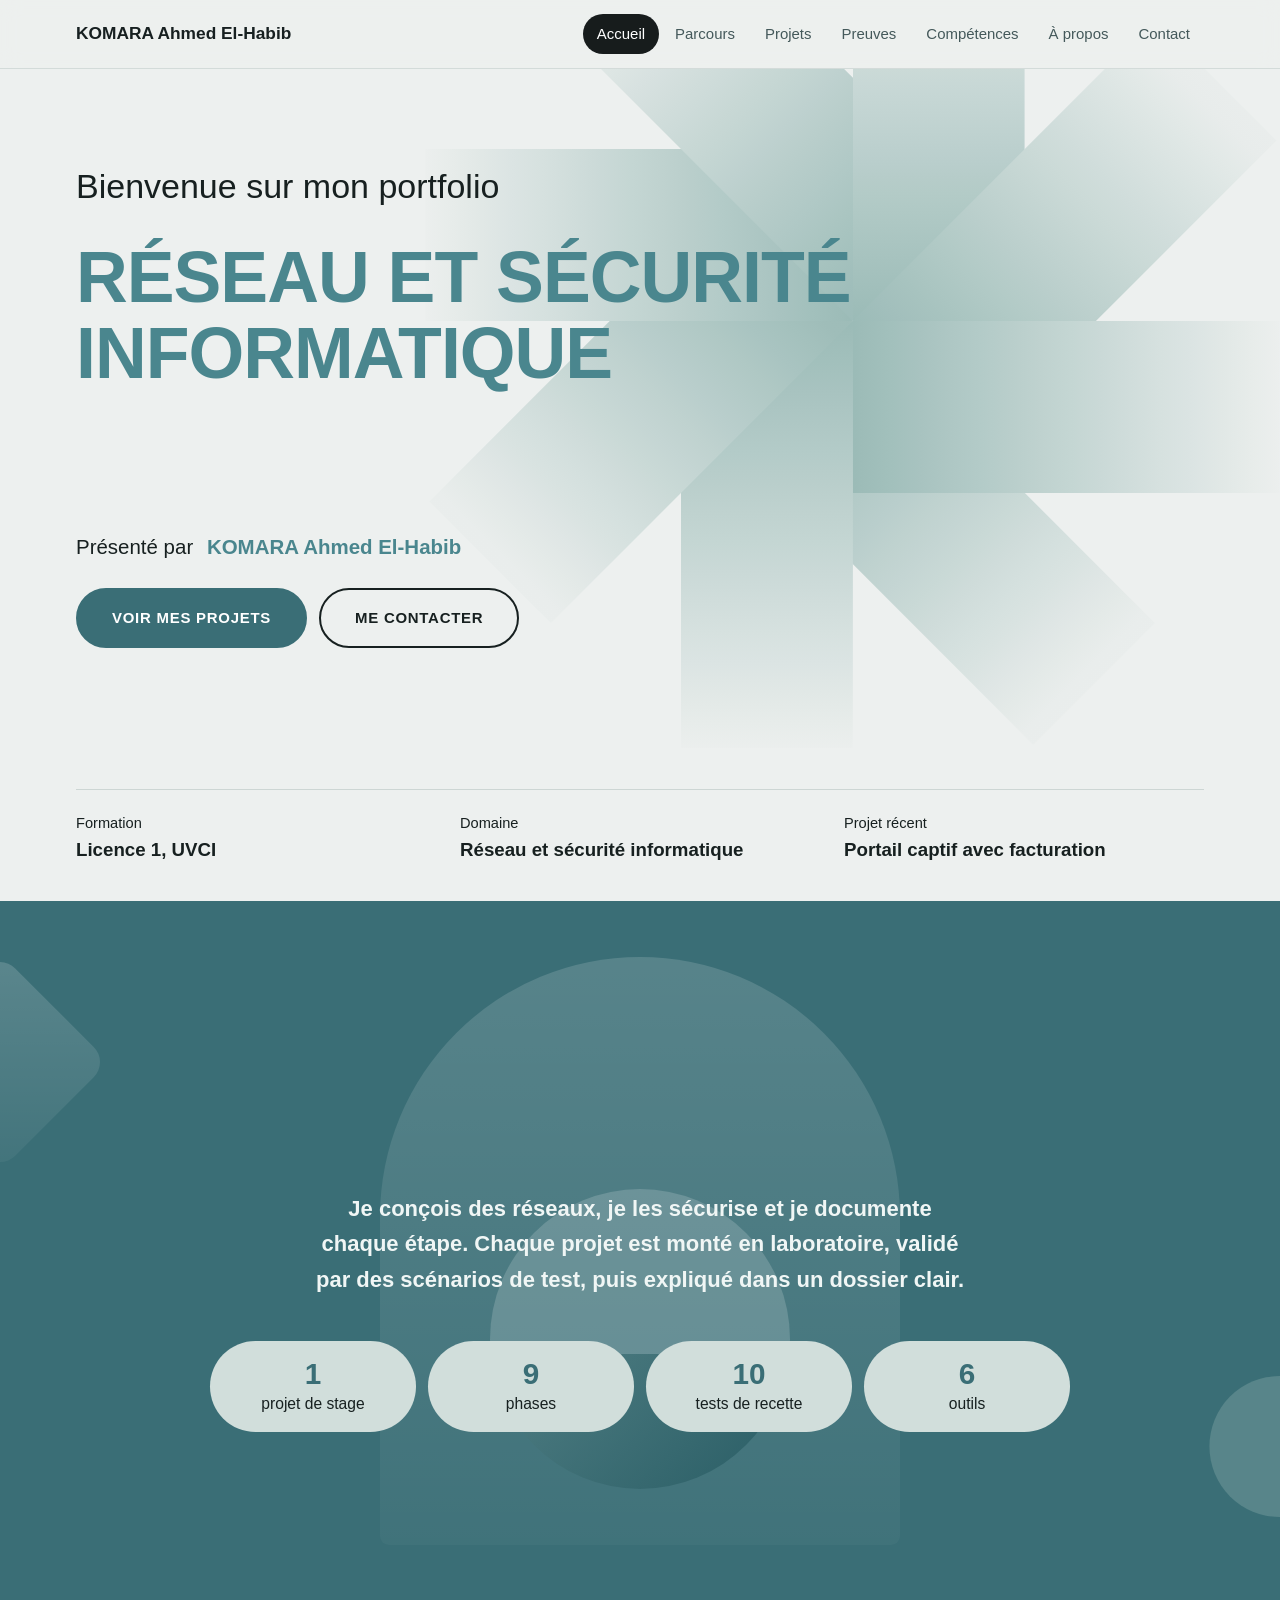
==== commit 6784b0c0: "Add files via upload" ====
--- a/index.html
+++ b/index.html
@@ -11,6 +11,7 @@
 <meta property="og:description" content="Étudiant en Licence 1 réseau et sécurité informatique. Projets documentés, de la conception à la démonstration.">
 <meta property="og:type" content="website">
 <link rel="icon" href="data:image/svg+xml,%3Csvg xmlns='http://www.w3.org/2000/svg' viewBox='0 0 32 32'%3E%3Crect width='32' height='32' rx='9' fill='%233a6e76'/%3E%3Ctext x='16' y='22' font-size='16' font-family='sans-serif' font-weight='700' text-anchor='middle' fill='white'%3EK%3C/text%3E%3C/svg%3E">
+<link rel="preload" href="etoile.svg" as="image" type="image/svg+xml">
 <link rel="stylesheet" href="style.css">
 <script src="main.js" defer></script>
 <script type="application/ld+json">{"@context":"https://schema.org","@type":"Person","name":"KOMARA Ahmed El-Habib","jobTitle":"Étudiant en réseau et sécurité informatique","alumniOf":{"@type":"CollegeOrUniversity","name":"Université Virtuelle de Côte d'Ivoire"},"sameAs":["https://github.com/elhabibko"]}</script>
@@ -26,9 +27,9 @@
 
 <main id="main">
 <section class="hero" id="accueil">
-<img class="st" src="etoile.svg" alt="" width="900" height="810">
+<img class="st" src="etoile.svg" alt="" width="900" height="810" fetchpriority="high" decoding="async">
 <div class="w">
-<div><p class="wl">Bienvenue sur mon portfolio</p><h1>Réseau &amp; Sécurité</h1></div>
+<div><p class="wl">Bienvenue sur mon portfolio</p><h1>Réseau et sécurité<br>informatique</h1></div>
 <div><p class="by">Présenté par <b>KOMARA Ahmed El-Habib</b></p>
 <div class="act"><a class="pill" href="#projets">Voir mes projets</a><a class="pill o" href="#contact">Me contacter</a></div></div>
 <div class="ib">
@@ -39,10 +40,11 @@
 </section>
 
 <section class="sec dark mid" id="demarche" data-tab="#accueil">
-<div class="dec dm rv" aria-hidden="true"><i class="a"></i><i class="c"></i><i class="d"></i></div>
+<div class="dec dm rv" aria-hidden="true"><i class="a"></i><i class="c"></i><i class="d"></i><i class="e px"></i><i class="f px"></i></div>
 <div class="w">
 <h2 class="t rv">Ma démarche</h2>
 <p class="lead rv">Je conçois des réseaux, je les sécurise et je documente chaque étape. Chaque projet est monté en laboratoire, validé par des scénarios de test, puis expliqué dans un dossier clair.</p>
+<div class="stats rv"><div><b>1</b>projet de stage</div><div><b>9</b>phases</div><div><b>10</b>tests de recette</div><div><b>6</b>outils</div></div>
 </div>
 </section>
 
@@ -93,6 +95,7 @@
 </section>
 
 <section class="sec" id="competences">
+<div class="dec ck rv" aria-hidden="true"><i class="a px"></i><i class="b px"></i></div>
 <div class="w cp">
 <div class="arch rv"><i class="p"></i><i class="r"></i><i class="t"></i><h2>Compétences</h2></div>
 <ul class="rows rv">
@@ -106,7 +109,7 @@
 </section>
 
 <section class="sec dark" id="apropos">
-<div class="dec ab rv" aria-hidden="true"><i class="a"></i><i class="b"></i></div>
+<div class="dec ab rv" aria-hidden="true"><i class="a"></i><i class="b"></i><i class="e px"></i><i class="f px"></i></div>
 <div class="w">
 <h2 class="t rv">Qui suis-je</h2>
 <div class="team rv"><div class="ph1" aria-hidden="true">K</div><span class="np">KOMARA Ahmed El-Habib</span><p class="it">Étudiant en Licence 1, réseau et sécurité informatique.</p></div>
@@ -114,7 +117,7 @@
 </section>
 
 <section class="sec cta" id="contact">
-<img class="st2" src="etoile.svg" alt="" width="900" height="810">
+<img class="st2" src="etoile.svg" alt="" width="900" height="810" loading="lazy" decoding="async">
 <div class="w">
 <h2 class="rv">Construisons<br><b>la suite ensemble</b></h2>
 <a class="pill rv" href="#contact" data-u="elhabibko.pro" data-d="gmail.com">Me contacter</a>
--- a/style.css
+++ b/style.css
@@ -1,6 +1,8 @@
 :root{--bg:#edf0ef;--ink:#172020;--mu:#44595a;--tl:#4a868e;--td:#3a6e76;--sg:#9bbab5;--cd:#d1dedb;--wh:#f4f4f4;--dk:#171c1c;--pad:clamp(20px,5vw,56px);--ez:cubic-bezier(.2,.7,.2,1);--f:"Century Gothic","Avenir Next","Trebuchet MS","Segoe UI",sans-serif}
 *,::before,::after{box-sizing:border-box}
 *{margin:0}
+@view-transition{navigation:auto}
+::view-transition-old(root),::view-transition-new(root){animation-duration:.45s}
 html{scroll-behavior:smooth;scroll-padding-top:84px;overflow-x:clip;-webkit-text-size-adjust:100%}
 body{font-family:var(--f);background:var(--bg);color:var(--ink);line-height:1.6;font-size:clamp(15px,.35vw + 14px,17px);-webkit-font-smoothing:antialiased;overflow-x:clip}
 img,svg{display:block;max-width:100%}
@@ -10,8 +12,9 @@
 p{text-wrap:pretty}
 :focus-visible{outline:3px solid var(--tl);outline-offset:3px;border-radius:6px}
 @keyframes up{from{opacity:0;transform:translateY(28px)}to{opacity:1;transform:none}}
-@keyframes rise{from{opacity:0;transform:translateY(55%);clip-path:inset(0 0 100% 0)}to{opacity:1;transform:none;clip-path:inset(0)}}
+@keyframes rise{from{opacity:0;transform:translateY(55%);clip-path:inset(0 0 100% 0)}to{opacity:1;transform:none;clip-path:inset(-10% -4% -10% -4%)}}
 @keyframes sg{from{opacity:0;transform:scale(.94)}to{opacity:1;transform:none}}
+@keyframes sg2{from{opacity:0;transform:scale(.86)}to{opacity:1;transform:none}}
 @keyframes fl{0%,100%{translate:0 0}50%{translate:0 -10px}}
 @keyframes pg{to{transform:scaleX(1)}}
 @keyframes par{from{translate:0 24px}to{translate:0 -24px}}
@@ -27,7 +30,9 @@
 nav a:hover{background:var(--cd);color:var(--ink)}
 nav a[aria-current=true]{background:var(--dk);color:#fff}
 .mb{display:none;background:none;border:1.5px solid var(--ink);border-radius:999px;padding:8px 20px;font:inherit;font-size:.88em;font-weight:700;cursor:pointer;color:var(--ink)}
-.pill{display:inline-flex;align-items:center;justify-content:center;background:var(--td);color:#fff;font-weight:700;font-size:.88em;letter-spacing:.05em;text-transform:uppercase;text-decoration:none;border-radius:999px;padding:16px clamp(22px,3vw,34px);border:2px solid var(--td);transition:transform .25s var(--ez),background .25s,box-shadow .25s}
+.pill{position:relative;overflow:hidden;display:inline-flex;align-items:center;justify-content:center;background:var(--td);color:#fff;font-weight:700;font-size:.88em;letter-spacing:.05em;text-transform:uppercase;text-decoration:none;border-radius:999px;padding:16px clamp(22px,3vw,34px);border:2px solid var(--td);transition:transform .25s var(--ez),background .25s,box-shadow .25s}
+.pill::after{content:"";position:absolute;inset:0;background:linear-gradient(110deg,transparent 30%,rgba(255,255,255,.35) 50%,transparent 70%);transform:translateX(-120%);transition:transform .7s var(--ez)}
+.pill:hover::after{transform:translateX(120%)}
 .pill:hover{background:var(--dk);border-color:var(--dk);transform:translateY(-3px);box-shadow:0 14px 28px -14px rgba(23,32,32,.5)}
 .pill.o{background:transparent;color:var(--ink);border-color:var(--ink)}
 .pill.o:hover{background:var(--ink);color:var(--bg)}
@@ -36,17 +41,16 @@
 .hero .w>*{animation:up .9s var(--ez) both}
 .hero .w>:nth-child(2){animation-delay:.16s}
 .hero .w>:nth-child(3){animation-delay:.3s}
-.st{position:absolute;right:0;top:0;height:100%;width:auto;max-width:none;pointer-events:none;z-index:0;animation:sg 1.5s var(--ez) both,fl 16s ease-in-out 1.5s infinite}
-.st2{position:absolute;left:50%;bottom:-140px;height:640px;width:auto;max-width:none;transform:translateX(-54%) scaleY(-1);pointer-events:none;z-index:0}
+.st{position:absolute;right:0;top:0;height:100%;width:auto;max-width:none;pointer-events:none;z-index:0;will-change:transform;animation:sg 1.5s var(--ez) both,fl 16s ease-in-out 1.5s infinite}
 .wl{font-size:clamp(20px,2.8vw,34px)}
-.hero h1{font-size:clamp(28px,6.6vw,88px);line-height:1.05;font-weight:700;letter-spacing:-1px;color:var(--tl);text-transform:uppercase;margin-top:clamp(14px,3vh,28px);white-space:nowrap;animation:rise 1.1s var(--ez) .1s both}
+.hero h1{font-size:clamp(26px,5.6vw,76px);line-height:1.05;font-weight:700;letter-spacing:-1px;color:var(--tl);text-transform:uppercase;margin-top:clamp(14px,3vh,28px);white-space:nowrap;animation:rise 1.1s var(--ez) .1s both}
 .by{font-size:clamp(17px,1.6vw,21px)}
 .by b{color:var(--tl);font-weight:700;margin-left:8px}
 .act{display:flex;gap:12px;flex-wrap:wrap;margin-top:24px}
 .ib{display:grid;grid-template-columns:repeat(auto-fit,minmax(min(100%,230px),1fr));gap:20px 24px;border-top:1px solid #cdd6d4;padding-top:22px}
 .ib small{display:block;font-size:.86em}
 .ib b{font-size:1.1em}
-.sec{position:relative;padding:clamp(72px,11vw,128px) 0;overflow:hidden}
+.sec{position:relative;padding:clamp(72px,11vw,128px) 0;overflow:hidden;content-visibility:auto;contain-intrinsic-size:auto 780px}
 .dark{background:var(--td);color:#fff}
 .dark p{color:#f0f6f5}
 .dec{position:absolute;inset:0;pointer-events:none;overflow:hidden;z-index:0}
@@ -57,6 +61,8 @@
 .dm .c,.dm .d{left:50%;bottom:16%;width:min(300px,52vw);aspect-ratio:1;transform:translateX(-50%);border-radius:50%}
 .dm .c{background:rgba(255,255,255,.17);clip-path:inset(0 0 45% 0)}
 .dm .d{background:linear-gradient(135deg,rgba(155,187,183,.3),rgba(40,92,100,.95));clip-path:inset(55% 0 0 0)}
+.dm .e{--H:clamp(110px,12vw,180px);height:var(--H);aspect-ratio:1;border-radius:14%;left:0;top:max(12%,48px);transform:translateX(-50%) rotate(45deg);background:linear-gradient(135deg,rgba(255,255,255,.17),rgba(255,255,255,.04))}
+.dm .f{--H:clamp(100px,11vw,160px);height:var(--H);aspect-ratio:1;border-radius:50%;right:0;bottom:max(12%,48px);transform:translateX(50%);background:rgba(155,187,183,.3)}
 .pl .a,.pl .b{height:var(--H);aspect-ratio:1;border-radius:50%;--H:clamp(170px,24vw,300px)}
 .pl .a{right:0;top:max(11%,48px);transform:translateX(50%);background:linear-gradient(160deg,rgba(74,134,142,.12),var(--tl))}
 .pl .b{left:0;bottom:max(11%,48px);transform:translateX(-50%);background:linear-gradient(20deg,rgba(74,134,142,.12),var(--tl))}
@@ -69,6 +75,10 @@
 .pv .b{height:var(--H);aspect-ratio:1;border-radius:50%;--H:clamp(130px,15vw,210px);left:0;bottom:max(10%,48px);transform:translateX(-50%);background:rgba(155,187,183,.3)}
 .ab .a{left:50%;top:8%;bottom:8%;width:min(900px,96%);transform:translateX(-50%);border-radius:999px 999px 36px 36px;background:linear-gradient(rgba(255,255,255,.11),rgba(255,255,255,.03))}
 .ab .b{left:50%;top:34%;bottom:8%;width:min(600px,66%);transform:translateX(-50%);border-radius:999px 999px 36px 36px;background:linear-gradient(rgba(155,187,183,.26),rgba(155,187,183,.08))}
+.ab .e{--H:clamp(100px,11vw,160px);height:var(--H);aspect-ratio:1;border-radius:50%;left:0;top:max(12%,48px);transform:translateX(-50%);background:rgba(155,187,183,.3)}
+.ab .f{--H:clamp(110px,12vw,170px);height:var(--H);aspect-ratio:1;border-radius:14%;right:0;bottom:max(12%,48px);transform:translateX(50%) rotate(45deg);background:linear-gradient(135deg,rgba(255,255,255,.17),rgba(255,255,255,.04))}
+.ck .a{--H:clamp(100px,11vw,160px);height:var(--H);aspect-ratio:1;border-radius:14%;right:0;top:max(12%,48px);transform:translateX(50%) rotate(45deg);background:linear-gradient(135deg,rgba(74,134,142,.14),var(--tl))}
+.ck .b{--H:clamp(90px,9vw,130px);height:var(--H);aspect-ratio:1;border-radius:50%;left:0;bottom:max(12%,48px);transform:translateX(-50%);background:linear-gradient(20deg,rgba(74,134,142,.12),var(--tl))}
 .mid{display:flex;align-items:center;min-height:clamp(440px,60vw,700px)}
 h2.t{font-size:clamp(32px,5.4vw,72px);line-height:1.06;font-weight:400;letter-spacing:-1.5px;text-align:center;margin-bottom:clamp(28px,4vw,48px)}
 h2.t b,h2.l b,.cta h2 b{font-weight:700}
@@ -77,7 +87,9 @@
 .cards{display:grid;gap:clamp(12px,2vw,20px);grid-template-columns:repeat(auto-fit,minmax(min(100%,250px),1fr));position:relative}
 .cards.c2{grid-template-columns:repeat(auto-fit,minmax(min(100%,320px),1fr))}
 .cards.sm{grid-template-columns:repeat(auto-fit,minmax(min(100%,230px),1fr))}
-.card{border-radius:clamp(22px,3vw,32px);padding:clamp(22px,3vw,34px);background:var(--cd);color:var(--ink);transition:transform .35s var(--ez),box-shadow .35s;box-shadow:0 12px 30px -22px rgba(23,32,32,.4)}
+.card{position:relative;isolation:isolate;border-radius:clamp(22px,3vw,32px);padding:clamp(22px,3vw,34px);background:var(--cd);color:var(--ink);transition:transform .35s var(--ez),box-shadow .35s;box-shadow:0 12px 30px -22px rgba(23,32,32,.4)}
+.card::before{content:"";position:absolute;inset:0;border-radius:inherit;background:radial-gradient(240px circle at var(--mx,50%) var(--my,50%),rgba(255,255,255,.28),transparent 65%);opacity:0;transition:opacity .35s;pointer-events:none;z-index:-1}
+.card:hover::before{opacity:1}
 .card:hover{transform:translateY(-6px);box-shadow:0 24px 46px -22px rgba(23,32,32,.5)}
 .card h3{font-size:clamp(18px,1.7vw,22px);line-height:1.2;font-weight:700;margin-bottom:12px}
 .card p{font-size:.98em;color:inherit}
@@ -113,7 +125,7 @@
 .rows h3{font-size:1.15em;font-weight:700;color:var(--td)}
 .rows p{font-size:.92em;color:var(--mu)}
 .rm{display:grid;gap:40px clamp(14px,2vw,24px);grid-template-columns:repeat(auto-fit,minmax(min(100%,235px),1fr));position:relative;padding-top:28px}
-.rm .card{background:linear-gradient(160deg,#232a2a,var(--dk));color:#fff;border-radius:34px;padding:54px 26px 30px;position:relative}
+.rm .card{background:linear-gradient(160deg,#232a2a,var(--dk));color:#fff;border-radius:34px;padding:54px 26px 30px}
 .lb{position:absolute;top:-18px;left:26px;background:var(--sg);color:var(--ink);font-weight:700;border-radius:999px;padding:9px 22px;font-size:.95em}
 @media(min-width:900px){.rm .card:nth-child(even){translate:0 -30px}.rm .card:nth-child(even) .lb{background:var(--wh)}}
 .team{display:flex;flex-direction:column;align-items:center;text-align:center;gap:18px}
@@ -121,30 +133,34 @@
 .np{background:var(--sg);color:var(--ink);font-weight:700;border-radius:999px;padding:14px 30px;font-size:1.1em}
 .it{font-style:italic;max-width:420px}
 .stats{display:grid;grid-template-columns:repeat(auto-fit,minmax(min(100%,150px),1fr));gap:12px;margin-top:clamp(28px,4vw,44px)}
-.stats div{background:var(--cd);border-radius:999px;padding:16px 20px;text-align:center;font-size:.92em}
+.lead+.stats{max-width:860px;margin-inline:auto}
+.stats div{background:var(--cd);color:var(--ink);border-radius:999px;padding:16px 20px;text-align:center;font-size:.92em}
 .stats b{display:block;font-size:1.9em;font-weight:700;color:var(--td);line-height:1.15}
-.cta{text-align:center;display:flex;align-items:center;min-height:min(100vh,820px)}
+.cta{text-align:center;display:flex;align-items:center;min-height:min(100vh,820px);content-visibility:visible}
+.st2{--H:clamp(520px,120vh,1100px);position:absolute;height:var(--H);width:auto;max-width:none;left:calc(50% - var(--H) * .598);top:calc(50% - var(--H) * .302);transform-origin:53.8% 30.2%;pointer-events:none;z-index:0;animation:sg2 1.6s var(--ez) both,fl 18s ease-in-out 1.6s infinite}
 .cta h2{font-size:clamp(34px,6.4vw,86px);line-height:1.04;font-weight:400;letter-spacing:-2px;margin-bottom:36px}
 .cl{display:grid;grid-template-columns:repeat(auto-fit,minmax(min(100%,230px),1fr));gap:20px 24px;border-top:1px solid #cdd6d4;margin-top:clamp(44px,8vw,80px);padding-top:22px;text-align:left}
 .cl small{display:block;font-size:.86em}
 .cl b{font-size:1.1em;overflow-wrap:anywhere}
-.ft{padding:24px 0;font-size:.86em;background:var(--dk);color:#b9c6c4}
+.ft{padding:24px 0;font-size:.86em;background:var(--bg);color:var(--mu);border-top:1px solid #d3dbd9}
 .ft .w{display:flex;justify-content:space-between;gap:12px;flex-wrap:wrap}
-.ft a{text-decoration:none;font-weight:700;color:#fff}
+.ft a{text-decoration:none;font-weight:700;color:var(--td)}
 .ph{position:relative;overflow:hidden;padding:clamp(48px,8vw,80px) 0 clamp(56px,8vw,90px)}
 .ph .w>*{animation:up .9s var(--ez) both}
 .ph .w>:nth-child(3){animation-delay:.14s}
 .ph .w>:nth-child(4){animation-delay:.26s}
-.ph h1{font-size:clamp(32px,6.2vw,82px);line-height:1.02;font-weight:700;letter-spacing:-1px;color:var(--tl);text-transform:uppercase;margin:18px 0 22px}
+.ph h1{font-size:clamp(32px,6.2vw,82px);line-height:1.02;font-weight:700;letter-spacing:-1px;color:var(--tl);text-transform:uppercase;margin:18px 0 22px;animation:rise 1.1s var(--ez) .1s both}
 .ph .lead{text-align:left;margin:0;font-weight:400;font-size:clamp(18px,2vw,24px);max-width:640px}
 .crumb{display:inline-block;font-size:.95em;color:var(--td);font-weight:700;text-decoration:none}
 .todo{background:#ffe9a8;color:#5a4200;border-radius:6px;padding:1px 8px;font-size:.8em;font-weight:700}
 .pers{margin-top:20px}
 .js .rv{opacity:0;transform:translateY(30px) scale(.985);transition:opacity .8s var(--ez),transform .8s var(--ez)}
 .js .rv.in{opacity:1;transform:none}
+.js h2.rv{clip-path:inset(0 0 100% 0);transition:opacity .8s var(--ez),transform .8s var(--ez),clip-path .9s var(--ez)}
+.js h2.rv.in{clip-path:inset(-12% -4% -12% -4%)}
 .rv:nth-child(2){transition-delay:.1s}.rv:nth-child(3){transition-delay:.2s}.rv:nth-child(4){transition-delay:.3s}.rv:nth-child(5){transition-delay:.4s}.rv:nth-child(6){transition-delay:.5s}.rv:nth-child(n+7){transition-delay:.6s}
 @media(max-width:1080px){.mb{display:block}nav{order:3;flex-basis:100%;display:none}nav.open{display:block}nav ul{flex-direction:column;padding:6px 0 14px}nav a{padding:13px 16px;font-size:1em}}
 @media(max-width:900px){.kf,.cp{grid-template-columns:1fr}.arch{min-height:320px}}
-@media(max-width:720px){.hero,.hero>.w{min-height:0}.hero>.w{gap:34px}.hero h1{white-space:normal;font-size:clamp(34px,11.5vw,56px)}.st{height:62%;opacity:.55}.rows li{grid-template-columns:1fr;gap:8px}.dot{display:none}.st2{height:480px;bottom:-110px}.cta{min-height:0}.act .pill{flex:1 1 100%}}
-@media(prefers-reduced-motion:reduce){html{scroll-behavior:auto}*,::before,::after{animation:none!important;transition:none!important}.js .rv{opacity:1;transform:none}}
+@media(max-width:720px){.hero,.hero>.w{min-height:0}.hero>.w{gap:34px}.hero h1{white-space:normal;font-size:clamp(30px,10vw,50px)}.st{height:62%;opacity:.55}.rows li{grid-template-columns:1fr;gap:8px}.dot{display:none}.st2{--H:clamp(420px,80vh,640px)}.cta{min-height:0}.act .pill{flex:1 1 100%}}
+@media(prefers-reduced-motion:reduce){html{scroll-behavior:auto}*,::before,::after{animation:none!important;transition:none!important}.js .rv{opacity:1;transform:none;clip-path:none}}
 @media print{.top,.st,.st2,.dec,.skip,.mb{display:none}.sec,.hero{min-height:0;padding:24px 0}}
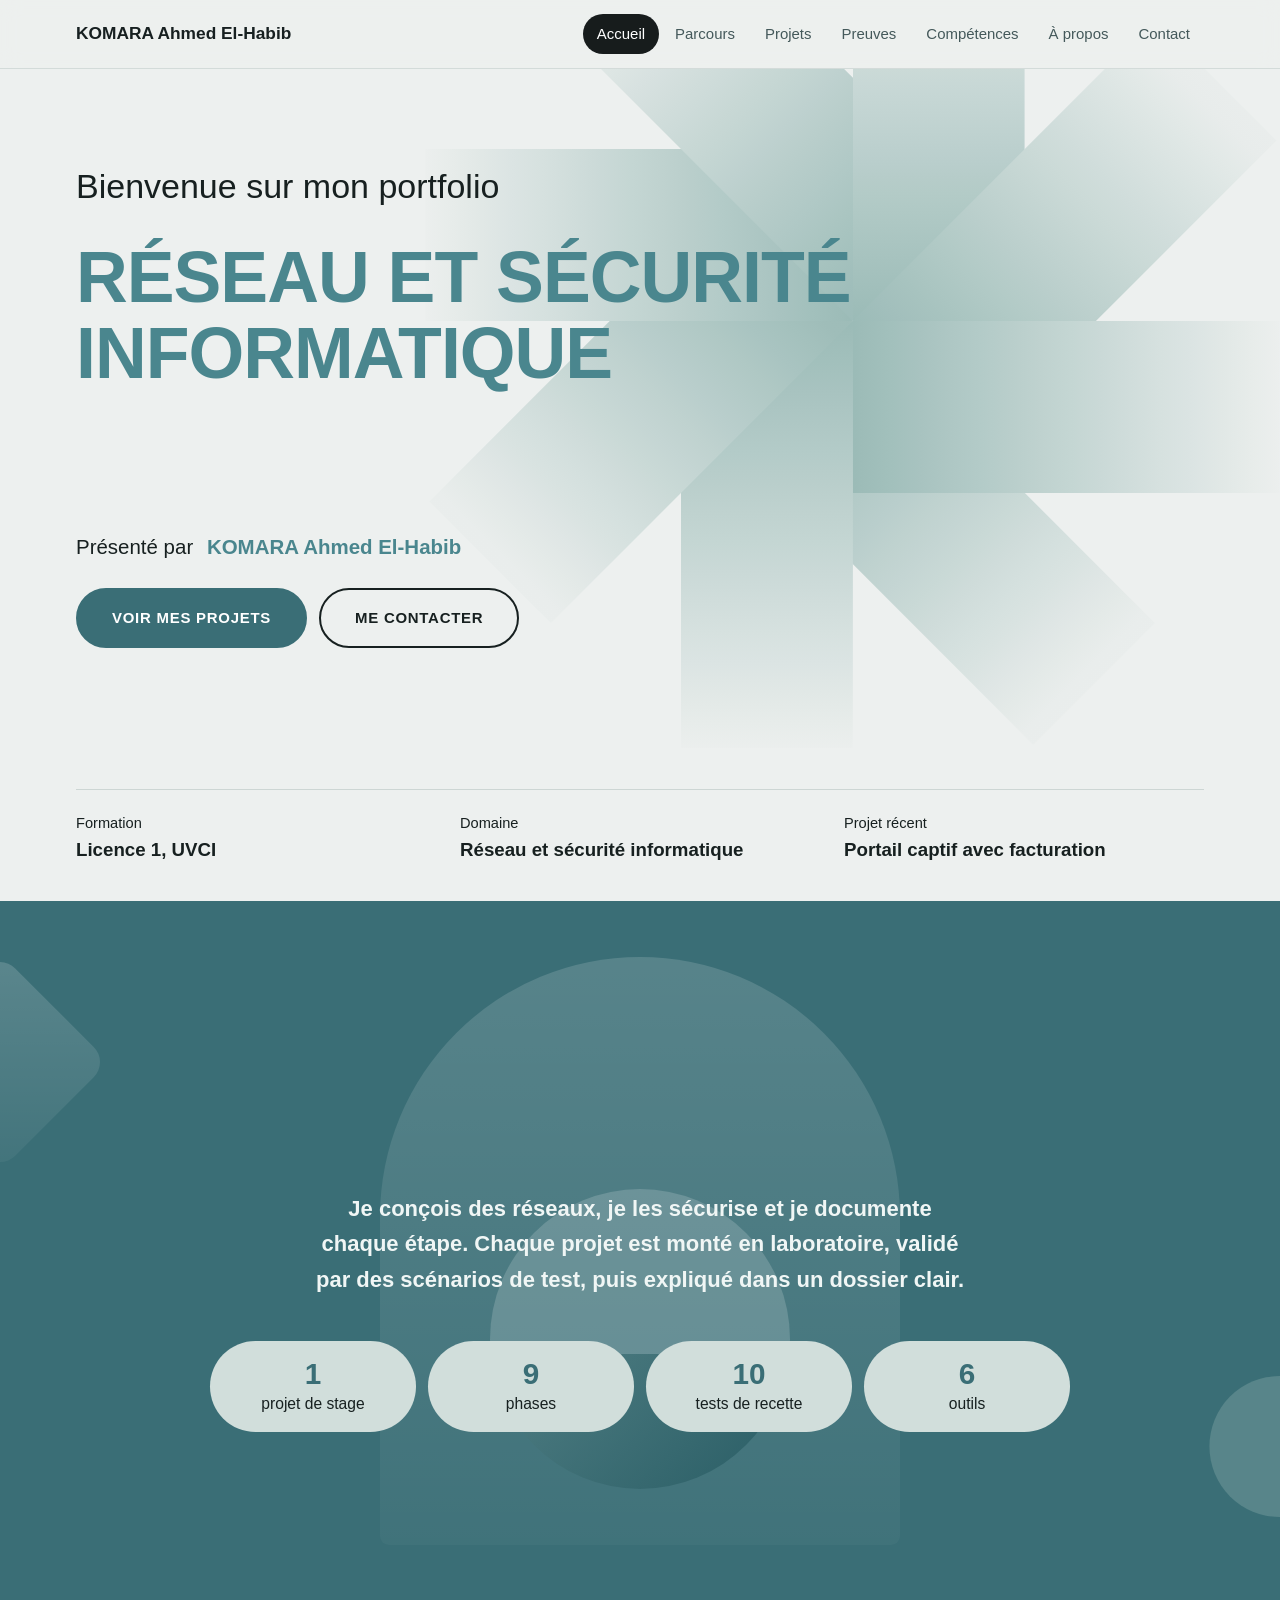
==== commit b0df7984: "Add files via upload" ====
--- a/index.html
+++ b/index.html
@@ -12,6 +12,7 @@
 <meta property="og:type" content="website">
 <link rel="icon" href="data:image/svg+xml,%3Csvg xmlns='http://www.w3.org/2000/svg' viewBox='0 0 32 32'%3E%3Crect width='32' height='32' rx='9' fill='%233a6e76'/%3E%3Ctext x='16' y='22' font-size='16' font-family='sans-serif' font-weight='700' text-anchor='middle' fill='white'%3EK%3C/text%3E%3C/svg%3E">
 <link rel="preload" href="etoile.svg" as="image" type="image/svg+xml">
+<link rel="prefetch" href="projet-portail-captif.html">
 <link rel="stylesheet" href="style.css">
 <script src="main.js" defer></script>
 <script type="application/ld+json">{"@context":"https://schema.org","@type":"Person","name":"KOMARA Ahmed El-Habib","jobTitle":"Étudiant en réseau et sécurité informatique","alumniOf":{"@type":"CollegeOrUniversity","name":"Université Virtuelle de Côte d'Ivoire"},"sameAs":["https://github.com/elhabibko"]}</script>
@@ -76,7 +77,7 @@
 <div class="rv"><h2 class="l">Projets<br>phares</h2>
 <div class="card tl"><p>« Chaque projet suit la même fiche : contexte, rôle, outils, résultat et preuves. »</p></div></div>
 <div class="cards c2">
-<article class="card dk rv"><span class="tag">Projet de stage</span><h3>Portail captif avec facturation</h3><p>Sans paiement validé, pas d'Internet. Réalisé en laboratoire VMware.</p><div class="tg"><span>pfSense</span><span>FreeRADIUS</span><span>Django</span></div><p><a href="projet-portail-captif.html">Découvrir le projet →</a></p></article>
+<article class="card dk rv"><span class="tag">Projet de stage</span><h3>Portail captif avec facturation</h3><p>Sans paiement validé, pas d'Internet. Réalisé en laboratoire VMware.</p><div class="tg"><span>pfSense</span><span>FreeRADIUS</span><span>Django</span></div><p style="margin-top:16px"><a class="go" href="projet-portail-captif.html">Découvrir le projet <i>→</i></a></p></article>
 <article class="card sl rv"><h3>Projet 2</h3><p>Emplacement réservé.</p></article>
 <article class="card sl rv"><h3>Projet 3</h3><p>Emplacement réservé.</p></article>
 <article class="card sl rv"><h3>Projet 4</h3><p>Emplacement réservé.</p></article>
@@ -88,9 +89,9 @@
 <div class="w">
 <h2 class="t rv">Preuves et avis</h2>
 <div class="cards">
-<article class="card wh rv"><h3>Certifications</h3><p>Emplacement prêt : titre, date et lien de vérification.</p></article>
-<article class="card wh rv"><h3>Code et démos</h3><p>Dépôts GitHub avec README, captures et vidéos.</p><p><a href="https://github.com/elhabibko" rel="noopener">github.com/elhabibko</a></p></article>
-<article class="card wh rv"><h3>Avis</h3><p>Le mot d'un encadrant ou d'un enseignant, avec son accord.</p></article>
+<article class="card wh q rv"><h3>Certifications</h3><p>Emplacement prêt : titre, date et lien de vérification.</p><span class="who">À venir</span></article>
+<article class="card wh q rv"><h3>Code et démos</h3><p>Dépôts GitHub avec README, captures et vidéos.</p><a class="who" href="https://github.com/elhabibko" rel="noopener">github.com/elhabibko</a></article>
+<article class="card wh q rv"><h3>Avis</h3><p>Le mot d'un encadrant ou d'un enseignant, avec son accord.</p><span class="who">À venir</span></article>
 </div></div>
 </section>
 
@@ -130,5 +131,6 @@
 </main>
 
 <footer class="ft"><div class="w"><span>© 2026 KOMARA Ahmed El-Habib</span><a href="#accueil">↑ Haut de page</a></div></footer>
+<a class="up" href="#accueil" aria-label="Haut de page">↑</a>
 </body>
 </html>
--- a/style.css
+++ b/style.css
@@ -3,11 +3,10 @@
 *{margin:0}
 @view-transition{navigation:auto}
 ::view-transition-old(root),::view-transition-new(root){animation-duration:.45s}
-html{scroll-behavior:smooth;scroll-padding-top:84px;overflow-x:clip;-webkit-text-size-adjust:100%}
+html{scroll-behavior:smooth;scroll-padding-top:84px;overflow-x:clip;-webkit-text-size-adjust:100%;-webkit-tap-highlight-color:transparent}
 body{font-family:var(--f);background:var(--bg);color:var(--ink);line-height:1.6;font-size:clamp(15px,.35vw + 14px,17px);-webkit-font-smoothing:antialiased;overflow-x:clip}
 img,svg{display:block;max-width:100%}
 a{color:inherit}
-::selection{background:var(--tl);color:#fff}
 h1,h2,.lead{text-wrap:balance}
 p{text-wrap:pretty}
 :focus-visible{outline:3px solid var(--tl);outline-offset:3px;border-radius:6px}
@@ -30,12 +29,18 @@
 nav a:hover{background:var(--cd);color:var(--ink)}
 nav a[aria-current=true]{background:var(--dk);color:#fff}
 .mb{display:none;background:none;border:1.5px solid var(--ink);border-radius:999px;padding:8px 20px;font:inherit;font-size:.88em;font-weight:700;cursor:pointer;color:var(--ink)}
-.pill{position:relative;overflow:hidden;display:inline-flex;align-items:center;justify-content:center;background:var(--td);color:#fff;font-weight:700;font-size:.88em;letter-spacing:.05em;text-transform:uppercase;text-decoration:none;border-radius:999px;padding:16px clamp(22px,3vw,34px);border:2px solid var(--td);transition:transform .25s var(--ez),background .25s,box-shadow .25s}
-.pill::after{content:"";position:absolute;inset:0;background:linear-gradient(110deg,transparent 30%,rgba(255,255,255,.35) 50%,transparent 70%);transform:translateX(-120%);transition:transform .7s var(--ez)}
-.pill:hover::after{transform:translateX(120%)}
-.pill:hover{background:var(--dk);border-color:var(--dk);transform:translateY(-3px);box-shadow:0 14px 28px -14px rgba(23,32,32,.5)}
+.pill{display:inline-flex;align-items:center;justify-content:center;background:var(--td);color:#fff;font-weight:700;font-size:.88em;letter-spacing:.05em;text-transform:uppercase;text-decoration:none;border-radius:999px;padding:16px clamp(22px,3vw,34px);border:2px solid var(--td);transition:transform .25s var(--ez),background .25s,border-color .25s}
+.pill:hover{background:var(--dk);border-color:var(--dk);transform:translateY(-2px)}
+.pill:active{transform:scale(.97)}
 .pill.o{background:transparent;color:var(--ink);border-color:var(--ink)}
 .pill.o:hover{background:var(--ink);color:var(--bg)}
+.go{display:inline-flex;align-items:center;gap:8px;text-decoration:none;font-weight:700;padding-bottom:3px;background:linear-gradient(currentColor,currentColor) 0 100%/100% 2px no-repeat;transition:background-size .35s var(--ez)}
+.go:hover{background-size:0 2px}
+.go i{font-style:normal;transition:translate .3s var(--ez)}
+.go:hover i{translate:6px 0}
+.up{position:fixed;right:clamp(14px,3vw,28px);bottom:clamp(14px,3vw,28px);width:48px;height:48px;border-radius:50%;background:var(--td);color:#fff;display:flex;align-items:center;justify-content:center;text-decoration:none;font-weight:700;font-size:20px;opacity:0;translate:0 16px;pointer-events:none;transition:opacity .35s,translate .35s var(--ez),background .25s;z-index:35}
+.up.on{opacity:1;translate:0 0;pointer-events:auto}
+.up:hover{background:var(--dk)}
 .hero{position:relative;overflow:hidden;min-height:calc(100vh - 68px);min-height:calc(100svh - 68px);display:flex}
 .hero>.w{display:flex;flex-direction:column;justify-content:space-between;gap:clamp(28px,5vh,60px);padding-block:clamp(40px,10vh,100px) clamp(24px,4vh,40px)}
 .hero .w>*{animation:up .9s var(--ez) both}
@@ -53,9 +58,12 @@
 .sec{position:relative;padding:clamp(72px,11vw,128px) 0;overflow:hidden;content-visibility:auto;contain-intrinsic-size:auto 780px}
 .dark{background:var(--td);color:#fff}
 .dark p{color:#f0f6f5}
-.dec{position:absolute;inset:0;pointer-events:none;overflow:hidden;z-index:0}
-.dec i{position:absolute;display:block}
+.dec{position:absolute;inset:0;pointer-events:none;overflow:hidden;z-index:0;contain:layout paint}
+.dec i{position:absolute;display:block;transition:scale 1.3s var(--ez),opacity 1.3s var(--ez)}
+.dec i:nth-child(2){transition-delay:.12s}.dec i:nth-child(3){transition-delay:.24s}.dec i:nth-child(4){transition-delay:.36s}.dec i:nth-child(5){transition-delay:.48s}
 .js .dec.rv{transform:none}
+.js .dec.rv i{scale:.85;opacity:0}
+.js .dec.in i{scale:1;opacity:1}
 @supports(animation-timeline:view()){.dec .px{animation:par linear both;animation-timeline:view()}}
 .dm .a{left:50%;top:8%;bottom:8%;width:min(520px,80vw);transform:translateX(-50%);border-radius:999px 999px 36px 36px;background:linear-gradient(rgba(255,255,255,.15),rgba(255,255,255,.03))}
 .dm .c,.dm .d{left:50%;bottom:16%;width:min(300px,52vw);aspect-ratio:1;transform:translateX(-50%);border-radius:50%}
@@ -83,14 +91,12 @@
 h2.t{font-size:clamp(32px,5.4vw,72px);line-height:1.06;font-weight:400;letter-spacing:-1.5px;text-align:center;margin-bottom:clamp(28px,4vw,48px)}
 h2.t b,h2.l b,.cta h2 b{font-weight:700}
 h2.l{font-size:clamp(38px,6vw,84px);line-height:1;font-weight:400;letter-spacing:-2px}
+h2.l.s{font-size:clamp(30px,4vw,52px)}
 .lead{font-size:clamp(17px,1.9vw,22px);text-align:center;max-width:820px;margin-inline:auto;font-weight:700}
 .cards{display:grid;gap:clamp(12px,2vw,20px);grid-template-columns:repeat(auto-fit,minmax(min(100%,250px),1fr));position:relative}
 .cards.c2{grid-template-columns:repeat(auto-fit,minmax(min(100%,320px),1fr))}
-.cards.sm{grid-template-columns:repeat(auto-fit,minmax(min(100%,230px),1fr))}
-.card{position:relative;isolation:isolate;border-radius:clamp(22px,3vw,32px);padding:clamp(22px,3vw,34px);background:var(--cd);color:var(--ink);transition:transform .35s var(--ez),box-shadow .35s;box-shadow:0 12px 30px -22px rgba(23,32,32,.4)}
-.card::before{content:"";position:absolute;inset:0;border-radius:inherit;background:radial-gradient(240px circle at var(--mx,50%) var(--my,50%),rgba(255,255,255,.28),transparent 65%);opacity:0;transition:opacity .35s;pointer-events:none;z-index:-1}
-.card:hover::before{opacity:1}
-.card:hover{transform:translateY(-6px);box-shadow:0 24px 46px -22px rgba(23,32,32,.5)}
+.card{border-radius:clamp(22px,3vw,32px);padding:clamp(22px,3vw,34px);background:var(--cd);color:var(--ink);transition:transform .35s var(--ez);box-shadow:0 12px 30px -22px rgba(23,32,32,.4)}
+.card:hover{transform:translateY(-5px)}
 .card h3{font-size:clamp(18px,1.7vw,22px);line-height:1.2;font-weight:700;margin-bottom:12px}
 .card p{font-size:.98em;color:inherit}
 .card.sg{background:linear-gradient(160deg,#a8c4bf,#9bbab5)}
@@ -99,25 +105,26 @@
 .card.tl{background:linear-gradient(160deg,#4a868e,var(--td));color:#fff}
 .card.sl{background:transparent;border:2px dashed #9fb2af;box-shadow:none}
 .dark .card.sl{border-color:rgba(255,255,255,.4)}
-.card.s{padding:22px;border-radius:24px}
-.card.s h3{font-size:1.08em}
-.card.s p{font-size:.92em}
-.n{display:block;font-size:.85em;font-weight:700;color:var(--td);margin-bottom:6px}
+.card.q p{font-style:italic;color:var(--td)}
+.who{display:block;margin-top:14px;font-weight:700;font-size:.85em;color:var(--td)}
 .tag{display:inline-block;font-size:.8em;font-weight:700;letter-spacing:.06em;text-transform:uppercase;color:var(--sg);margin-bottom:12px}
 .tg{display:flex;gap:6px;flex-wrap:wrap;margin-top:16px}
 .tg span{font-size:.82em;font-weight:700;border-radius:999px;padding:5px 14px;background:var(--sg);color:var(--ink)}
 .kf{display:grid;grid-template-columns:minmax(0,1fr) minmax(0,1.5fr);gap:clamp(28px,4vw,48px);align-items:start}
-.kf .card.tl{margin-top:32px}
+.kf>div:first-child>.card{margin-top:32px}
 .cp{display:grid;grid-template-columns:minmax(0,1fr) minmax(0,1.5fr);gap:clamp(24px,4vw,56px);align-items:stretch}
 .arch{position:relative;min-height:clamp(340px,48vw,540px)}
-.arch i{position:absolute;display:block}
+.arch i{position:absolute;display:block;transition:scale 1.2s var(--ez),opacity 1.2s var(--ez)}
+.js .arch.rv:not(.in) i{scale:.9;opacity:0}
 .arch .p{left:0;right:0;top:0;bottom:0;border-radius:999px 999px 36px 36px;background:linear-gradient(#dfe8e6,rgba(237,240,239,.2))}
 .arch .r,.arch .t{left:50%;bottom:8%;width:58%;aspect-ratio:1;border-radius:50%;margin-left:-29%}
 .arch .r{background:linear-gradient(rgba(201,220,217,.9),rgba(155,187,183,.9));clip-path:inset(0 0 46% 0)}
 .arch .t{background:linear-gradient(200deg,var(--cd),var(--tl));clip-path:inset(54% 0 0 0)}
 .arch h2{position:absolute;left:0;right:0;top:40%;transform:translateY(-50%);text-align:center;font-size:clamp(28px,4.2vw,58px);line-height:1;font-weight:400;letter-spacing:-1.5px}
 .rows{list-style:none;padding:0;align-self:center}
-.rows li{display:grid;grid-template-columns:minmax(120px,175px) minmax(20px,70px) 1fr;gap:14px;align-items:start;padding:15px 0}
+.rows li{display:grid;grid-template-columns:minmax(120px,175px) minmax(20px,70px) 1fr;gap:14px;align-items:start;padding:14px 0;transition:opacity .7s var(--ez),translate .7s var(--ez)}
+.rows li:nth-child(2){transition-delay:.08s}.rows li:nth-child(3){transition-delay:.16s}.rows li:nth-child(4){transition-delay:.24s}.rows li:nth-child(5){transition-delay:.32s}.rows li:nth-child(6){transition-delay:.4s}.rows li:nth-child(7){transition-delay:.48s}.rows li:nth-child(8){transition-delay:.56s}.rows li:nth-child(9){transition-delay:.64s}
+.js .rows.rv:not(.in) li{opacity:0;translate:-26px 0}
 .lab{background:var(--cd);font-weight:700;border-radius:999px;text-align:center;padding:9px 12px;font-size:.95em;transition:background .3s,color .3s}
 .rows li:hover .lab{background:var(--td);color:#fff}
 .dot{border-top:2px dotted var(--ink);margin-top:20px;transform-origin:left;transition:transform 1s var(--ez) .3s}
@@ -125,26 +132,44 @@
 .rows h3{font-size:1.15em;font-weight:700;color:var(--td)}
 .rows p{font-size:.92em;color:var(--mu)}
 .rm{display:grid;gap:40px clamp(14px,2vw,24px);grid-template-columns:repeat(auto-fit,minmax(min(100%,235px),1fr));position:relative;padding-top:28px}
-.rm .card{background:linear-gradient(160deg,#232a2a,var(--dk));color:#fff;border-radius:34px;padding:54px 26px 30px}
+.rm .card{background:linear-gradient(160deg,#232a2a,var(--dk));color:#fff;border-radius:34px;padding:54px 26px 30px;position:relative}
+.rm .card:hover{transform:none}
+.js .rm .card:nth-child(odd).rv:not(.in){transform:translateX(-28px)}
+.js .rm .card:nth-child(even).rv:not(.in){transform:translateX(28px)}
 .lb{position:absolute;top:-18px;left:26px;background:var(--sg);color:var(--ink);font-weight:700;border-radius:999px;padding:9px 22px;font-size:.95em}
 @media(min-width:900px){.rm .card:nth-child(even){translate:0 -30px}.rm .card:nth-child(even) .lb{background:var(--wh)}}
+.pp{display:grid;grid-template-columns:minmax(0,1fr) minmax(0,1.2fr);gap:clamp(28px,5vw,64px);align-items:center;margin-top:clamp(56px,8vw,96px)}
+.bl{list-style:none;padding:0;display:grid;gap:26px}
+.bl li{display:grid;grid-template-columns:clamp(40px,5vw,56px) 1fr;gap:18px;align-items:start}
+.bl i{display:block;aspect-ratio:1;border-radius:50%;background:var(--sg)}
+.bl li:nth-child(2) i{background:var(--tl)}
+.bl li:nth-child(3) i{background:var(--td)}
+.bl h3{font-size:clamp(18px,1.8vw,24px);font-weight:700;margin-bottom:4px}
+.bl p{font-size:.95em;color:var(--mu)}
 .team{display:flex;flex-direction:column;align-items:center;text-align:center;gap:18px}
 .ph1{width:clamp(170px,22vw,230px);aspect-ratio:23/25;border-radius:64px;background:linear-gradient(145deg,var(--cd),var(--sg));color:var(--td);display:flex;align-items:center;justify-content:center;font-size:clamp(60px,8vw,84px);font-weight:700;box-shadow:0 20px 40px -20px rgba(0,0,0,.4)}
 .np{background:var(--sg);color:var(--ink);font-weight:700;border-radius:999px;padding:14px 30px;font-size:1.1em}
 .it{font-style:italic;max-width:420px}
 .stats{display:grid;grid-template-columns:repeat(auto-fit,minmax(min(100%,150px),1fr));gap:12px;margin-top:clamp(28px,4vw,44px)}
 .lead+.stats{max-width:860px;margin-inline:auto}
-.stats div{background:var(--cd);color:var(--ink);border-radius:999px;padding:16px 20px;text-align:center;font-size:.92em}
+.stats div{background:var(--cd);color:var(--ink);border-radius:999px;padding:16px 20px;text-align:center;font-size:.92em;transition:scale .7s cubic-bezier(.34,1.56,.64,1),opacity .5s}
+.stats div:nth-child(2){transition-delay:.1s}.stats div:nth-child(3){transition-delay:.2s}.stats div:nth-child(4){transition-delay:.3s}
+.js .stats.rv:not(.in) div{scale:.7;opacity:0}
 .stats b{display:block;font-size:1.9em;font-weight:700;color:var(--td);line-height:1.15}
-.cta{text-align:center;display:flex;align-items:center;min-height:min(100vh,820px);content-visibility:visible}
+.cta{text-align:center;display:flex;align-items:stretch;min-height:min(100vh,820px);min-height:min(100svh,820px);content-visibility:visible}
+.cta>.w{display:grid;grid-template-rows:1fr auto 1fr;justify-items:center}
 .st2{--H:clamp(520px,120vh,1100px);position:absolute;height:var(--H);width:auto;max-width:none;left:calc(50% - var(--H) * .598);top:calc(50% - var(--H) * .302);transform-origin:53.8% 30.2%;pointer-events:none;z-index:0;animation:sg2 1.6s var(--ez) both,fl 18s ease-in-out 1.6s infinite}
-.cta h2{font-size:clamp(34px,6.4vw,86px);line-height:1.04;font-weight:400;letter-spacing:-2px;margin-bottom:36px}
-.cl{display:grid;grid-template-columns:repeat(auto-fit,minmax(min(100%,230px),1fr));gap:20px 24px;border-top:1px solid #cdd6d4;margin-top:clamp(44px,8vw,80px);padding-top:22px;text-align:left}
+.cta h2{align-self:end;font-size:clamp(34px,6.4vw,86px);line-height:1.04;font-weight:400;letter-spacing:-2px;margin-bottom:clamp(24px,4vw,40px)}
+.cta .pill{align-self:center}
+.cl{align-self:start;display:flex;flex-wrap:wrap;justify-content:center;gap:20px clamp(28px,5vw,64px);width:min(100%,900px);margin-top:clamp(36px,6vw,64px);padding-top:22px;border-top:1px solid #cdd6d4;text-align:center}
+.cl>div{min-width:200px}
 .cl small{display:block;font-size:.86em}
 .cl b{font-size:1.1em;overflow-wrap:anywhere}
 .ft{padding:24px 0;font-size:.86em;background:var(--bg);color:var(--mu);border-top:1px solid #d3dbd9}
 .ft .w{display:flex;justify-content:space-between;gap:12px;flex-wrap:wrap}
 .ft a{text-decoration:none;font-weight:700;color:var(--td)}
+.ft.d{background:var(--td);color:#dcebe9;border-top:1px solid rgba(255,255,255,.22)}
+.ft.d a{color:#fff}
 .ph{position:relative;overflow:hidden;padding:clamp(48px,8vw,80px) 0 clamp(56px,8vw,90px)}
 .ph .w>*{animation:up .9s var(--ez) both}
 .ph .w>:nth-child(3){animation-delay:.14s}
@@ -153,14 +178,13 @@
 .ph .lead{text-align:left;margin:0;font-weight:400;font-size:clamp(18px,2vw,24px);max-width:640px}
 .crumb{display:inline-block;font-size:.95em;color:var(--td);font-weight:700;text-decoration:none}
 .todo{background:#ffe9a8;color:#5a4200;border-radius:6px;padding:1px 8px;font-size:.8em;font-weight:700}
-.pers{margin-top:20px}
 .js .rv{opacity:0;transform:translateY(30px) scale(.985);transition:opacity .8s var(--ez),transform .8s var(--ez)}
 .js .rv.in{opacity:1;transform:none}
 .js h2.rv{clip-path:inset(0 0 100% 0);transition:opacity .8s var(--ez),transform .8s var(--ez),clip-path .9s var(--ez)}
 .js h2.rv.in{clip-path:inset(-12% -4% -12% -4%)}
 .rv:nth-child(2){transition-delay:.1s}.rv:nth-child(3){transition-delay:.2s}.rv:nth-child(4){transition-delay:.3s}.rv:nth-child(5){transition-delay:.4s}.rv:nth-child(6){transition-delay:.5s}.rv:nth-child(n+7){transition-delay:.6s}
 @media(max-width:1080px){.mb{display:block}nav{order:3;flex-basis:100%;display:none}nav.open{display:block}nav ul{flex-direction:column;padding:6px 0 14px}nav a{padding:13px 16px;font-size:1em}}
-@media(max-width:900px){.kf,.cp{grid-template-columns:1fr}.arch{min-height:320px}}
-@media(max-width:720px){.hero,.hero>.w{min-height:0}.hero>.w{gap:34px}.hero h1{white-space:normal;font-size:clamp(30px,10vw,50px)}.st{height:62%;opacity:.55}.rows li{grid-template-columns:1fr;gap:8px}.dot{display:none}.st2{--H:clamp(420px,80vh,640px)}.cta{min-height:0}.act .pill{flex:1 1 100%}}
-@media(prefers-reduced-motion:reduce){html{scroll-behavior:auto}*,::before,::after{animation:none!important;transition:none!important}.js .rv{opacity:1;transform:none;clip-path:none}}
-@media print{.top,.st,.st2,.dec,.skip,.mb{display:none}.sec,.hero{min-height:0;padding:24px 0}}+@media(max-width:900px){.kf,.cp,.pp{grid-template-columns:1fr}.arch{min-height:320px}}
+@media(max-width:720px){.hero,.hero>.w{min-height:0}.hero>.w{gap:34px}.hero h1{white-space:normal;font-size:clamp(30px,10vw,50px)}.st{height:62%;opacity:.55}.rows li{grid-template-columns:1fr;gap:8px}.dot{display:none}.st2{--H:clamp(420px,80vh,640px)}.act .pill{flex:1 1 100%}.cl>div{min-width:100%}}
+@media(prefers-reduced-motion:reduce){html{scroll-behavior:auto}*,::before,::after{animation:none!important;transition:none!important}}
+@media print{.top,.st,.st2,.dec,.skip,.mb,.up{display:none}.sec,.hero{min-height:0;padding:24px 0}}
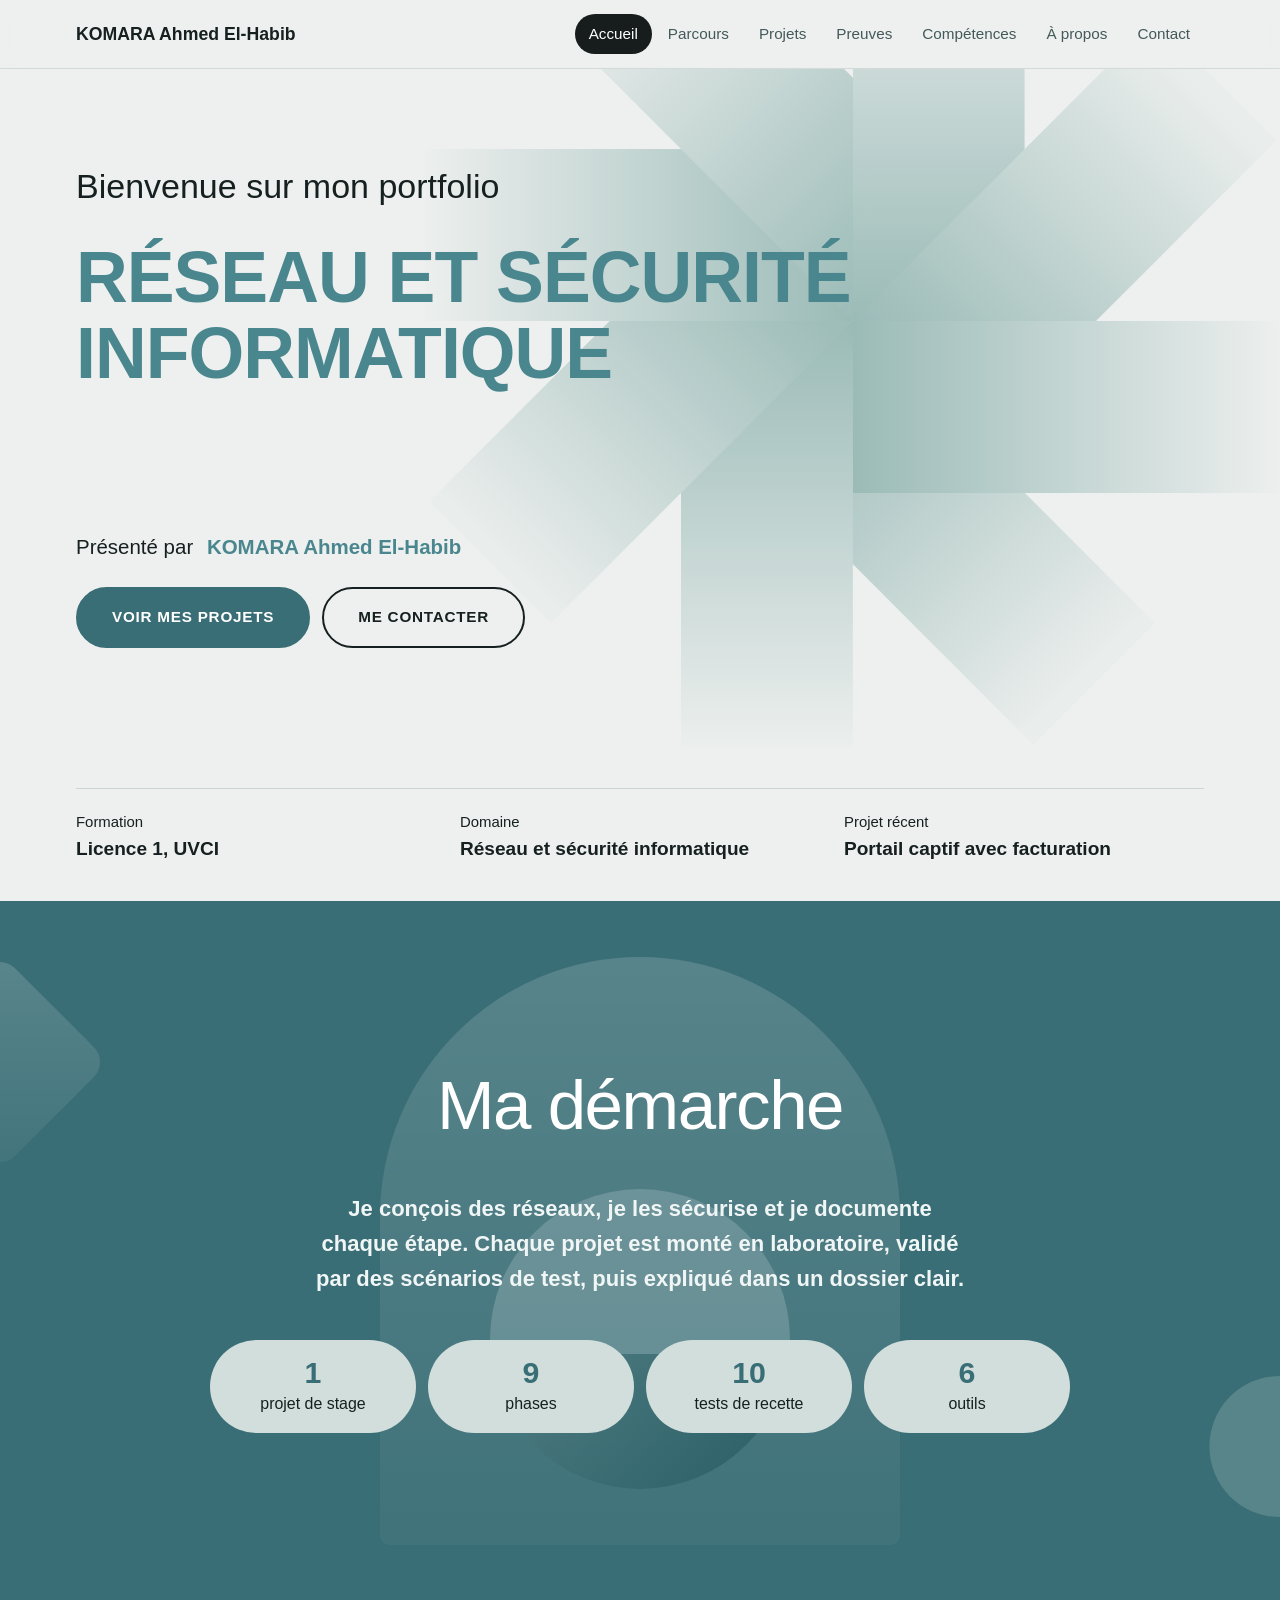
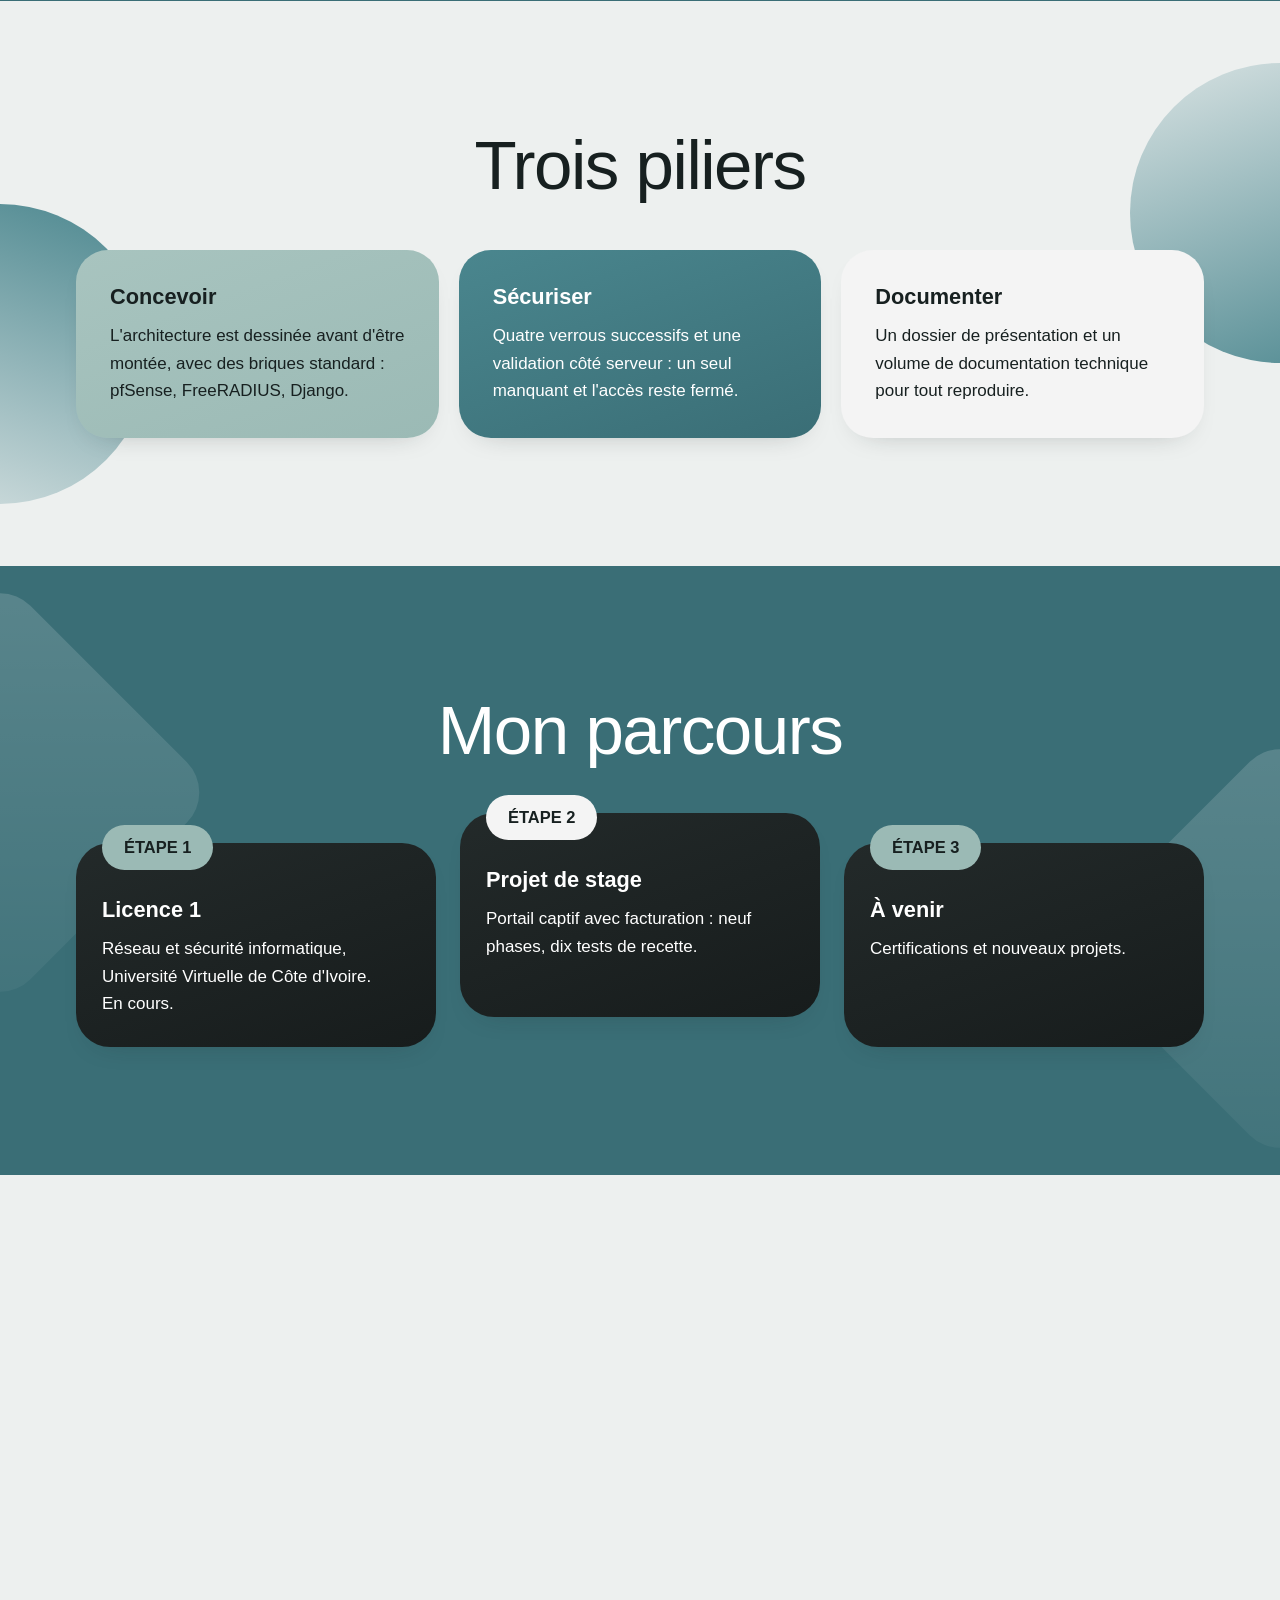
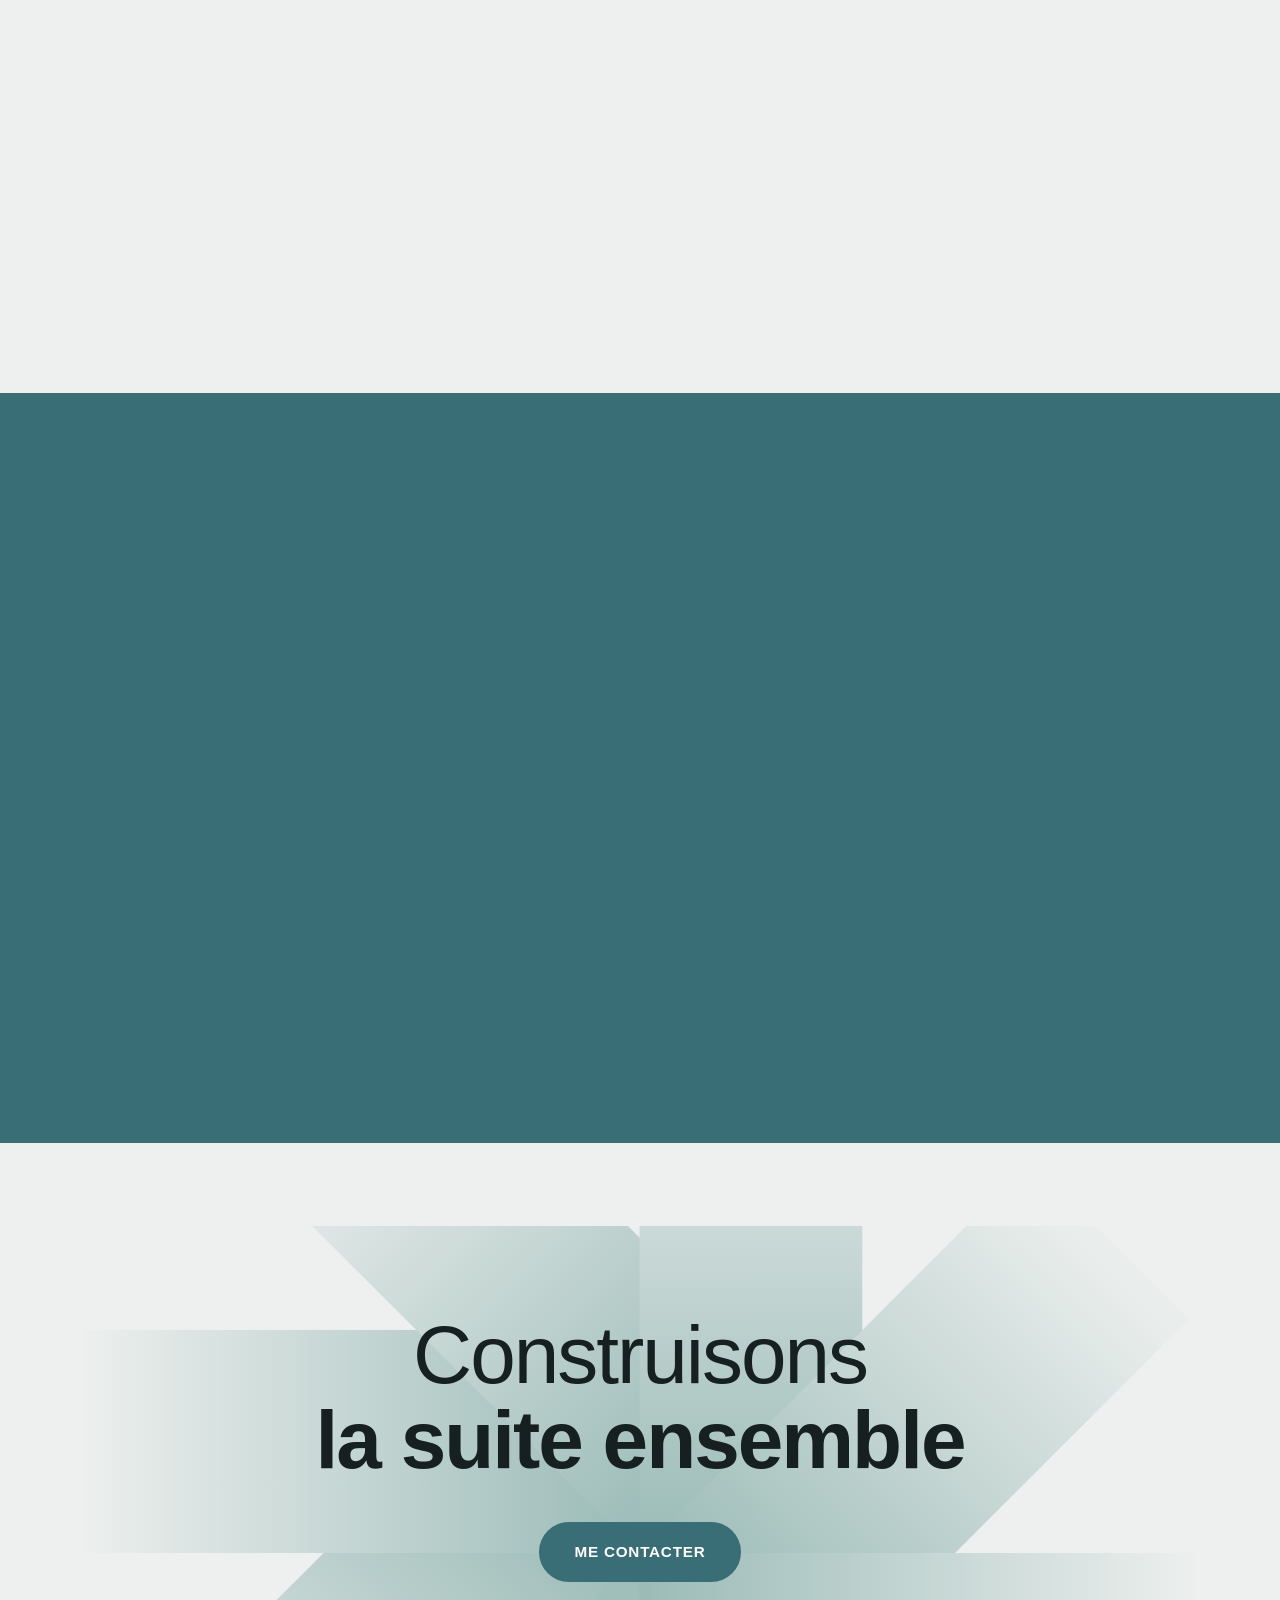
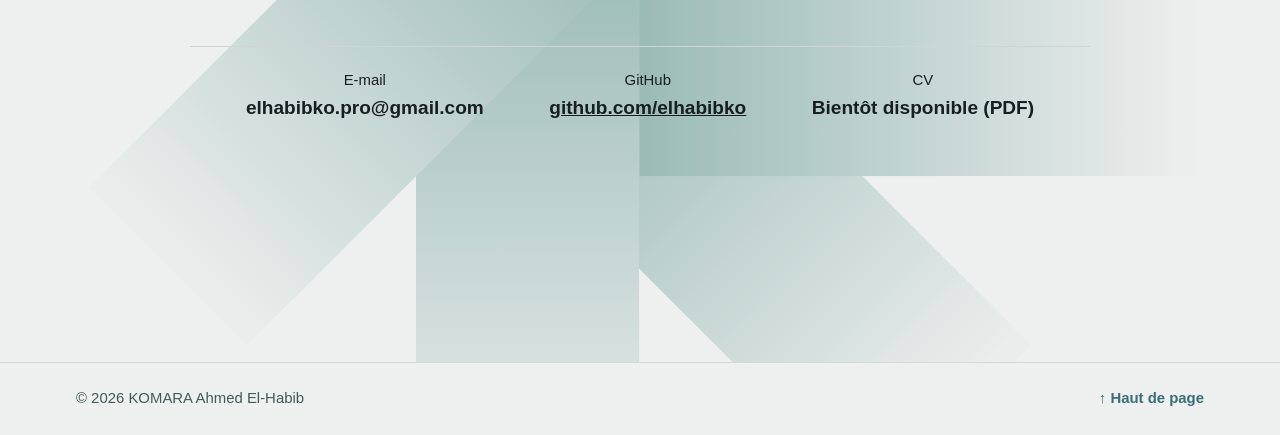
==== commit 7d97529c: "Add files via upload" ====
--- a/index.html
+++ b/index.html
@@ -2,14 +2,17 @@
 <html lang="fr">
 <head>
 <meta charset="UTF-8">
-<meta name="viewport" content="width=device-width, initial-scale=1">
+<meta name="viewport" content="width=device-width, initial-scale=1, viewport-fit=cover">
 <title>KOMARA Ahmed El-Habib · Réseau et sécurité informatique</title>
 <meta name="description" content="Portfolio de KOMARA Ahmed El-Habib, étudiant en Licence 1 réseau et sécurité informatique à l'UVCI : portail captif avec facturation, pfSense, FreeRADIUS, Django.">
-<meta name="theme-color" content="#3a6e76">
+<meta name="author" content="KOMARA Ahmed El-Habib">
+<meta name="theme-color" content="#edf0ef">
 <meta name="color-scheme" content="light">
 <meta property="og:title" content="KOMARA Ahmed El-Habib · Réseau et sécurité informatique">
 <meta property="og:description" content="Étudiant en Licence 1 réseau et sécurité informatique. Projets documentés, de la conception à la démonstration.">
 <meta property="og:type" content="website">
+<meta property="og:locale" content="fr_FR">
+<meta name="twitter:card" content="summary">
 <link rel="icon" href="data:image/svg+xml,%3Csvg xmlns='http://www.w3.org/2000/svg' viewBox='0 0 32 32'%3E%3Crect width='32' height='32' rx='9' fill='%233a6e76'/%3E%3Ctext x='16' y='22' font-size='16' font-family='sans-serif' font-weight='700' text-anchor='middle' fill='white'%3EK%3C/text%3E%3C/svg%3E">
 <link rel="preload" href="etoile.svg" as="image" type="image/svg+xml">
 <link rel="prefetch" href="projet-portail-captif.html">
@@ -77,7 +80,7 @@
 <div class="rv"><h2 class="l">Projets<br>phares</h2>
 <div class="card tl"><p>« Chaque projet suit la même fiche : contexte, rôle, outils, résultat et preuves. »</p></div></div>
 <div class="cards c2">
-<article class="card dk rv"><span class="tag">Projet de stage</span><h3>Portail captif avec facturation</h3><p>Sans paiement validé, pas d'Internet. Réalisé en laboratoire VMware.</p><div class="tg"><span>pfSense</span><span>FreeRADIUS</span><span>Django</span></div><p style="margin-top:16px"><a class="go" href="projet-portail-captif.html">Découvrir le projet <i>→</i></a></p></article>
+<article class="card dk rv"><span class="tag">Projet de stage</span><h3>Portail captif avec facturation</h3><p>Sans paiement validé, pas d'Internet. Réalisé en laboratoire VMware.</p><div class="tg"><span>pfSense</span><span>FreeRADIUS</span><span>Django</span></div><p class="gp"><a class="go" href="projet-portail-captif.html">Découvrir le projet <i>→</i></a></p></article>
 <article class="card sl rv"><h3>Projet 2</h3><p>Emplacement réservé.</p></article>
 <article class="card sl rv"><h3>Projet 3</h3><p>Emplacement réservé.</p></article>
 <article class="card sl rv"><h3>Projet 4</h3><p>Emplacement réservé.</p></article>
@@ -87,7 +90,8 @@
 <section class="sec dark" id="preuves">
 <div class="dec pv rv" aria-hidden="true"><i class="a px"></i><i class="b px"></i></div>
 <div class="w">
-<h2 class="t rv">Preuves et avis</h2>
+<h2 class="t tight rv">Preuves et avis</h2>
+<p class="lead rv">Certifications, code et recommandations : tout ce qui se vérifie.</p>
 <div class="cards">
 <article class="card wh q rv"><h3>Certifications</h3><p>Emplacement prêt : titre, date et lien de vérification.</p><span class="who">À venir</span></article>
 <article class="card wh q rv"><h3>Code et démos</h3><p>Dépôts GitHub avec README, captures et vidéos.</p><a class="who" href="https://github.com/elhabibko" rel="noopener">github.com/elhabibko</a></article>
@@ -121,7 +125,7 @@
 <img class="st2" src="etoile.svg" alt="" width="900" height="810" loading="lazy" decoding="async">
 <div class="w">
 <h2 class="rv">Construisons<br><b>la suite ensemble</b></h2>
-<a class="pill rv" href="#contact" data-u="elhabibko.pro" data-d="gmail.com">Me contacter</a>
+<a class="pill rv" href="#contact" data-u="elhabibko.pro" data-d="gmail.com" aria-label="Me contacter par e-mail">Me contacter</a>
 <div class="cl rv">
 <div><small>E-mail</small><b>elhabibko.pro@gmail.com</b></div>
 <div><small>GitHub</small><b><a href="https://github.com/elhabibko" rel="noopener">github.com/elhabibko</a></b></div>
--- a/style.css
+++ b/style.css
@@ -1,10 +1,10 @@
-:root{--bg:#edf0ef;--ink:#172020;--mu:#44595a;--tl:#4a868e;--td:#3a6e76;--sg:#9bbab5;--cd:#d1dedb;--wh:#f4f4f4;--dk:#171c1c;--pad:clamp(20px,5vw,56px);--ez:cubic-bezier(.2,.7,.2,1);--f:"Century Gothic","Avenir Next","Trebuchet MS","Segoe UI",sans-serif}
+:root{--bg:#edf0ef;--ink:#172020;--mu:#44595a;--tl:#4a868e;--td:#3a6e76;--sg:#9bbab5;--cd:#d1dedb;--wh:#f4f4f4;--dk:#171c1c;--pad:clamp(20px,5vw,56px);--ez:cubic-bezier(.2,.7,.2,1);--f:"Century Gothic","Avenir Next","Trebuchet MS","Segoe UI",sans-serif;--wg:linear-gradient(135deg,rgba(255,255,255,.16),rgba(255,255,255,.04));--tg1:linear-gradient(160deg,rgba(74,134,142,.12),var(--tl));--tg2:linear-gradient(20deg,rgba(74,134,142,.12),var(--tl))}
 *,::before,::after{box-sizing:border-box}
 *{margin:0}
 @view-transition{navigation:auto}
 ::view-transition-old(root),::view-transition-new(root){animation-duration:.45s}
 html{scroll-behavior:smooth;scroll-padding-top:84px;overflow-x:clip;-webkit-text-size-adjust:100%;-webkit-tap-highlight-color:transparent}
-body{font-family:var(--f);background:var(--bg);color:var(--ink);line-height:1.6;font-size:clamp(15px,.35vw + 14px,17px);-webkit-font-smoothing:antialiased;overflow-x:clip}
+body{font-family:var(--f);background:var(--bg);color:var(--ink);line-height:1.6;font-size:clamp(15px,.3vw + 13.5px,18px);-webkit-font-smoothing:antialiased;overflow-x:clip}
 img,svg{display:block;max-width:100%}
 a{color:inherit}
 h1,h2,.lead{text-wrap:balance}
@@ -17,36 +17,38 @@
 @keyframes fl{0%,100%{translate:0 0}50%{translate:0 -10px}}
 @keyframes pg{to{transform:scaleX(1)}}
 @keyframes par{from{translate:0 24px}to{translate:0 -24px}}
+@keyframes drop{from{opacity:0;translate:0 -10px}to{opacity:1;translate:0 0}}
 @supports(animation-timeline:scroll()){body::before{content:"";position:fixed;left:0;top:0;width:100%;height:3px;background:var(--tl);transform:scaleX(0);transform-origin:0 50%;z-index:40;animation:pg linear both;animation-timeline:scroll()}}
 .skip{position:absolute;left:-999px}
 .skip:focus{left:16px;top:12px;background:var(--dk);color:#fff;padding:8px 16px;border-radius:999px;z-index:50}
-.w{width:100%;max-width:1240px;margin-inline:auto;padding-inline:var(--pad);position:relative;z-index:1}
-.top{position:sticky;top:0;z-index:30;background:rgba(237,240,239,.94);backdrop-filter:blur(10px);border-bottom:1px solid #d3dbd9}
+.w{width:100%;max-width:clamp(1240px,70vw,1480px);margin-inline:auto;padding-inline:max(var(--pad),env(safe-area-inset-left,0px)) max(var(--pad),env(safe-area-inset-right,0px));position:relative;z-index:1}
+.top{position:sticky;top:0;z-index:30;background:rgba(237,240,239,.94);backdrop-filter:blur(10px);border-bottom:1px solid #d3dbd9;transition:background .45s var(--ez),border-color .45s}
 .top .w{display:flex;align-items:center;justify-content:space-between;gap:12px;min-height:68px;flex-wrap:wrap}
-.brand{font-weight:700;text-decoration:none;font-size:1.02em}
+.brand{font-weight:700;text-decoration:none;font-size:1.02em;transition:color .45s}
 nav ul{list-style:none;display:flex;gap:2px;padding:0}
-nav a{display:block;text-decoration:none;font-size:.88em;padding:8px 14px;border-radius:999px;color:var(--mu);transition:background .25s,color .25s}
-nav a:hover{background:var(--cd);color:var(--ink)}
+nav a{display:block;text-decoration:none;font-size:.88em;padding:8px 14px;border-radius:999px;color:var(--mu);transition:background .3s,color .3s}
 nav a[aria-current=true]{background:var(--dk);color:#fff}
-.mb{display:none;background:none;border:1.5px solid var(--ink);border-radius:999px;padding:8px 20px;font:inherit;font-size:.88em;font-weight:700;cursor:pointer;color:var(--ink)}
+.mb{display:none;background:none;border:1.5px solid var(--ink);border-radius:999px;padding:8px 20px;font:inherit;font-size:.88em;font-weight:700;cursor:pointer;color:var(--ink);transition:color .45s,border-color .45s}
+.top.d{background:rgba(58,110,118,.95);border-bottom-color:rgba(255,255,255,.18)}
+.top.d .brand{color:#fff}
+.top.d nav a{color:#d6e7e5}
+.top.d nav a[aria-current=true]{background:#fff;color:var(--td)}
+.top.d .mb{border-color:#fff;color:#fff}
 .pill{display:inline-flex;align-items:center;justify-content:center;background:var(--td);color:#fff;font-weight:700;font-size:.88em;letter-spacing:.05em;text-transform:uppercase;text-decoration:none;border-radius:999px;padding:16px clamp(22px,3vw,34px);border:2px solid var(--td);transition:transform .25s var(--ez),background .25s,border-color .25s}
-.pill:hover{background:var(--dk);border-color:var(--dk);transform:translateY(-2px)}
 .pill:active{transform:scale(.97)}
 .pill.o{background:transparent;color:var(--ink);border-color:var(--ink)}
-.pill.o:hover{background:var(--ink);color:var(--bg)}
 .go{display:inline-flex;align-items:center;gap:8px;text-decoration:none;font-weight:700;padding-bottom:3px;background:linear-gradient(currentColor,currentColor) 0 100%/100% 2px no-repeat;transition:background-size .35s var(--ez)}
-.go:hover{background-size:0 2px}
 .go i{font-style:normal;transition:translate .3s var(--ez)}
-.go:hover i{translate:6px 0}
-.up{position:fixed;right:clamp(14px,3vw,28px);bottom:clamp(14px,3vw,28px);width:48px;height:48px;border-radius:50%;background:var(--td);color:#fff;display:flex;align-items:center;justify-content:center;text-decoration:none;font-weight:700;font-size:20px;opacity:0;translate:0 16px;pointer-events:none;transition:opacity .35s,translate .35s var(--ez),background .25s;z-index:35}
+.gp{margin-top:16px}
+.sub{margin-top:12px;color:var(--mu)}
+.up{--base:clamp(14px,3vw,28px);position:fixed;right:max(var(--base),env(safe-area-inset-right,0px));bottom:calc(max(var(--base),env(safe-area-inset-bottom,0px)) + var(--lift,0px));width:48px;height:48px;border-radius:50%;background:var(--td);color:#fff;display:flex;align-items:center;justify-content:center;text-decoration:none;font-weight:700;font-size:20px;opacity:0;translate:0 16px;pointer-events:none;transition:opacity .35s,translate .35s var(--ez),background .25s;z-index:35}
 .up.on{opacity:1;translate:0 0;pointer-events:auto}
-.up:hover{background:var(--dk)}
 .hero{position:relative;overflow:hidden;min-height:calc(100vh - 68px);min-height:calc(100svh - 68px);display:flex}
 .hero>.w{display:flex;flex-direction:column;justify-content:space-between;gap:clamp(28px,5vh,60px);padding-block:clamp(40px,10vh,100px) clamp(24px,4vh,40px)}
 .hero .w>*{animation:up .9s var(--ez) both}
 .hero .w>:nth-child(2){animation-delay:.16s}
 .hero .w>:nth-child(3){animation-delay:.3s}
-.st{position:absolute;right:0;top:0;height:100%;width:auto;max-width:none;pointer-events:none;z-index:0;will-change:transform;animation:sg 1.5s var(--ez) both,fl 16s ease-in-out 1.5s infinite}
+.st{position:absolute;right:max(0px,calc(50% - 800px));top:0;height:100%;width:auto;max-width:none;pointer-events:none;z-index:0;will-change:transform;animation:sg 1.5s var(--ez) both,fl 16s ease-in-out 1.5s infinite}
 .wl{font-size:clamp(20px,2.8vw,34px)}
 .hero h1{font-size:clamp(26px,5.6vw,76px);line-height:1.05;font-weight:700;letter-spacing:-1px;color:var(--tl);text-transform:uppercase;margin-top:clamp(14px,3vh,28px);white-space:nowrap;animation:rise 1.1s var(--ez) .1s both}
 .by{font-size:clamp(17px,1.6vw,21px)}
@@ -69,34 +71,39 @@
 .dm .c,.dm .d{left:50%;bottom:16%;width:min(300px,52vw);aspect-ratio:1;transform:translateX(-50%);border-radius:50%}
 .dm .c{background:rgba(255,255,255,.17);clip-path:inset(0 0 45% 0)}
 .dm .d{background:linear-gradient(135deg,rgba(155,187,183,.3),rgba(40,92,100,.95));clip-path:inset(55% 0 0 0)}
-.dm .e{--H:clamp(110px,12vw,180px);height:var(--H);aspect-ratio:1;border-radius:14%;left:0;top:max(12%,48px);transform:translateX(-50%) rotate(45deg);background:linear-gradient(135deg,rgba(255,255,255,.17),rgba(255,255,255,.04))}
+.dm .e{--H:clamp(110px,12vw,180px);height:var(--H);aspect-ratio:1;border-radius:14%;left:0;top:max(12%,48px);transform:translateX(-50%) rotate(45deg);background:var(--wg)}
 .dm .f{--H:clamp(100px,11vw,160px);height:var(--H);aspect-ratio:1;border-radius:50%;right:0;bottom:max(12%,48px);transform:translateX(50%);background:rgba(155,187,183,.3)}
 .pl .a,.pl .b{height:var(--H);aspect-ratio:1;border-radius:50%;--H:clamp(170px,24vw,300px)}
-.pl .a{right:0;top:max(11%,48px);transform:translateX(50%);background:linear-gradient(160deg,rgba(74,134,142,.12),var(--tl))}
-.pl .b{left:0;bottom:max(11%,48px);transform:translateX(-50%);background:linear-gradient(20deg,rgba(74,134,142,.12),var(--tl))}
-.rd .a,.rd .b{height:min(var(--H),calc(100% - 140px));aspect-ratio:1;border-radius:14%;--H:clamp(190px,24vw,330px)}
-.rd .a{left:0;top:max(12%,70px);transform:translateX(-50%) rotate(45deg);background:linear-gradient(135deg,rgba(255,255,255,.16),rgba(255,255,255,.04))}
-.rd .b{right:0;bottom:max(12%,70px);transform:translateX(50%) rotate(45deg);background:linear-gradient(135deg,rgba(255,255,255,.16),rgba(255,255,255,.04))}
+.pl .a{right:0;top:max(11%,48px);transform:translateX(50%);background:var(--tg1)}
+.pl .b{left:0;bottom:max(11%,48px);transform:translateX(-50%);background:var(--tg2)}
+.rd .a,.rd .b{height:min(var(--H),calc(100% - 140px));aspect-ratio:1;border-radius:14%;--H:clamp(190px,24vw,330px);background:var(--wg)}
+.rd .a{left:0;top:max(12%,70px);transform:translateX(-50%) rotate(45deg)}
+.rd .b{right:0;bottom:max(12%,70px);transform:translateX(50%) rotate(45deg)}
 .pj .a{height:min(var(--H),calc(100% - 96px));aspect-ratio:1;border-radius:50%;--H:clamp(300px,40vw,540px);left:0;top:50%;transform:translate(-50%,-50%);background:radial-gradient(circle,rgba(155,187,183,.55),rgba(155,187,183,.12))}
-.pj .b{height:var(--H);aspect-ratio:1;border-radius:50%;--H:clamp(120px,14vw,190px);right:0;top:max(10%,48px);transform:translateX(50%);background:linear-gradient(160deg,rgba(74,134,142,.12),var(--tl))}
+.pj .b{height:var(--H);aspect-ratio:1;border-radius:50%;--H:clamp(120px,14vw,190px);right:0;top:max(10%,48px);transform:translateX(50%);background:var(--tg1)}
 .pv .a{height:min(var(--H),calc(100% - 96px));aspect-ratio:1;border-radius:50%;--H:clamp(240px,30vw,400px);right:0;top:50%;transform:translate(50%,-50%);background:radial-gradient(circle,rgba(255,255,255,.2),rgba(255,255,255,.05))}
 .pv .b{height:var(--H);aspect-ratio:1;border-radius:50%;--H:clamp(130px,15vw,210px);left:0;bottom:max(10%,48px);transform:translateX(-50%);background:rgba(155,187,183,.3)}
 .ab .a{left:50%;top:8%;bottom:8%;width:min(900px,96%);transform:translateX(-50%);border-radius:999px 999px 36px 36px;background:linear-gradient(rgba(255,255,255,.11),rgba(255,255,255,.03))}
 .ab .b{left:50%;top:34%;bottom:8%;width:min(600px,66%);transform:translateX(-50%);border-radius:999px 999px 36px 36px;background:linear-gradient(rgba(155,187,183,.26),rgba(155,187,183,.08))}
 .ab .e{--H:clamp(100px,11vw,160px);height:var(--H);aspect-ratio:1;border-radius:50%;left:0;top:max(12%,48px);transform:translateX(-50%);background:rgba(155,187,183,.3)}
-.ab .f{--H:clamp(110px,12vw,170px);height:var(--H);aspect-ratio:1;border-radius:14%;right:0;bottom:max(12%,48px);transform:translateX(50%) rotate(45deg);background:linear-gradient(135deg,rgba(255,255,255,.17),rgba(255,255,255,.04))}
+.ab .f{--H:clamp(110px,12vw,170px);height:var(--H);aspect-ratio:1;border-radius:14%;right:0;bottom:max(12%,48px);transform:translateX(50%) rotate(45deg);background:var(--wg)}
 .ck .a{--H:clamp(100px,11vw,160px);height:var(--H);aspect-ratio:1;border-radius:14%;right:0;top:max(12%,48px);transform:translateX(50%) rotate(45deg);background:linear-gradient(135deg,rgba(74,134,142,.14),var(--tl))}
-.ck .b{--H:clamp(90px,9vw,130px);height:var(--H);aspect-ratio:1;border-radius:50%;left:0;bottom:max(12%,48px);transform:translateX(-50%);background:linear-gradient(20deg,rgba(74,134,142,.12),var(--tl))}
+.ck .b{--H:clamp(90px,9vw,130px);height:var(--H);aspect-ratio:1;border-radius:50%;left:0;bottom:max(12%,48px);transform:translateX(-50%);background:var(--tg2)}
 .mid{display:flex;align-items:center;min-height:clamp(440px,60vw,700px)}
 h2.t{font-size:clamp(32px,5.4vw,72px);line-height:1.06;font-weight:400;letter-spacing:-1.5px;text-align:center;margin-bottom:clamp(28px,4vw,48px)}
+h2.t.tight{margin-bottom:clamp(14px,2vw,22px)}
 h2.t b,h2.l b,.cta h2 b{font-weight:700}
 h2.l{font-size:clamp(38px,6vw,84px);line-height:1;font-weight:400;letter-spacing:-2px}
 h2.l.s{font-size:clamp(30px,4vw,52px)}
 .lead{font-size:clamp(17px,1.9vw,22px);text-align:center;max-width:820px;margin-inline:auto;font-weight:700}
+.lead+.cards{margin-top:clamp(28px,4vw,44px)}
+.wd{display:inline-block;overflow:hidden;vertical-align:top;padding:.1em .06em;margin:-.1em -.06em}
+.wi{display:inline-block;transition:translate .9s var(--ez) calc(var(--i,0) * .07s),opacity .6s calc(var(--i,0) * .07s)}
+.js h2.rv{opacity:1;transform:none}
+.js h2.rv:not(.in) .wi{translate:0 110%;opacity:0}
 .cards{display:grid;gap:clamp(12px,2vw,20px);grid-template-columns:repeat(auto-fit,minmax(min(100%,250px),1fr));position:relative}
 .cards.c2{grid-template-columns:repeat(auto-fit,minmax(min(100%,320px),1fr))}
 .card{border-radius:clamp(22px,3vw,32px);padding:clamp(22px,3vw,34px);background:var(--cd);color:var(--ink);transition:transform .35s var(--ez);box-shadow:0 12px 30px -22px rgba(23,32,32,.4)}
-.card:hover{transform:translateY(-5px)}
 .card h3{font-size:clamp(18px,1.7vw,22px);line-height:1.2;font-weight:700;margin-bottom:12px}
 .card p{font-size:.98em;color:inherit}
 .card.sg{background:linear-gradient(160deg,#a8c4bf,#9bbab5)}
@@ -126,14 +133,12 @@
 .rows li:nth-child(2){transition-delay:.08s}.rows li:nth-child(3){transition-delay:.16s}.rows li:nth-child(4){transition-delay:.24s}.rows li:nth-child(5){transition-delay:.32s}.rows li:nth-child(6){transition-delay:.4s}.rows li:nth-child(7){transition-delay:.48s}.rows li:nth-child(8){transition-delay:.56s}.rows li:nth-child(9){transition-delay:.64s}
 .js .rows.rv:not(.in) li{opacity:0;translate:-26px 0}
 .lab{background:var(--cd);font-weight:700;border-radius:999px;text-align:center;padding:9px 12px;font-size:.95em;transition:background .3s,color .3s}
-.rows li:hover .lab{background:var(--td);color:#fff}
 .dot{border-top:2px dotted var(--ink);margin-top:20px;transform-origin:left;transition:transform 1s var(--ez) .3s}
 .js .rv:not(.in) .dot{transform:scaleX(0)}
 .rows h3{font-size:1.15em;font-weight:700;color:var(--td)}
 .rows p{font-size:.92em;color:var(--mu)}
 .rm{display:grid;gap:40px clamp(14px,2vw,24px);grid-template-columns:repeat(auto-fit,minmax(min(100%,235px),1fr));position:relative;padding-top:28px}
 .rm .card{background:linear-gradient(160deg,#232a2a,var(--dk));color:#fff;border-radius:34px;padding:54px 26px 30px;position:relative}
-.rm .card:hover{transform:none}
 .js .rm .card:nth-child(odd).rv:not(.in){transform:translateX(-28px)}
 .js .rm .card:nth-child(even).rv:not(.in){transform:translateX(28px)}
 .lb{position:absolute;top:-18px;left:26px;background:var(--sg);color:var(--ink);font-weight:700;border-radius:999px;padding:9px 22px;font-size:.95em}
@@ -180,11 +185,21 @@
 .todo{background:#ffe9a8;color:#5a4200;border-radius:6px;padding:1px 8px;font-size:.8em;font-weight:700}
 .js .rv{opacity:0;transform:translateY(30px) scale(.985);transition:opacity .8s var(--ez),transform .8s var(--ez)}
 .js .rv.in{opacity:1;transform:none}
-.js h2.rv{clip-path:inset(0 0 100% 0);transition:opacity .8s var(--ez),transform .8s var(--ez),clip-path .9s var(--ez)}
-.js h2.rv.in{clip-path:inset(-12% -4% -12% -4%)}
 .rv:nth-child(2){transition-delay:.1s}.rv:nth-child(3){transition-delay:.2s}.rv:nth-child(4){transition-delay:.3s}.rv:nth-child(5){transition-delay:.4s}.rv:nth-child(6){transition-delay:.5s}.rv:nth-child(n+7){transition-delay:.6s}
-@media(max-width:1080px){.mb{display:block}nav{order:3;flex-basis:100%;display:none}nav.open{display:block}nav ul{flex-direction:column;padding:6px 0 14px}nav a{padding:13px 16px;font-size:1em}}
+@media(hover:hover){
+nav a:hover{background:var(--cd);color:var(--ink)}
+.top.d nav a:hover{background:rgba(255,255,255,.14);color:#fff}
+.pill:hover{background:var(--dk);border-color:var(--dk);transform:translateY(-2px)}
+.pill.o:hover{background:var(--ink);color:var(--bg)}
+.go:hover{background-size:0 2px}
+.go:hover i{translate:6px 0}
+.up:hover{background:var(--dk)}
+.card:hover{transform:translateY(-5px)}
+.rm .card:hover{transform:none}
+.rows li:hover .lab{background:var(--td);color:#fff}
+}
+@media(max-width:1080px){.mb{display:block}nav{order:3;flex-basis:100%;display:none}nav.open{display:block}nav.open ul{animation:drop .35s var(--ez)}nav ul{flex-direction:column;padding:6px 0 14px}nav a{padding:13px 16px;font-size:1em}}
 @media(max-width:900px){.kf,.cp,.pp{grid-template-columns:1fr}.arch{min-height:320px}}
-@media(max-width:720px){.hero,.hero>.w{min-height:0}.hero>.w{gap:34px}.hero h1{white-space:normal;font-size:clamp(30px,10vw,50px)}.st{height:62%;opacity:.55}.rows li{grid-template-columns:1fr;gap:8px}.dot{display:none}.st2{--H:clamp(420px,80vh,640px)}.act .pill{flex:1 1 100%}.cl>div{min-width:100%}}
+@media(max-width:720px){.hero,.hero>.w{min-height:0}.hero>.w{gap:34px}.hero h1{white-space:normal;font-size:clamp(30px,10vw,50px)}.st{height:62%;opacity:.55;right:0}.rows li{grid-template-columns:1fr;gap:8px}.lab{justify-self:start;padding-inline:20px}.dot{display:none}.st2{--H:clamp(420px,80vh,640px)}.act .pill{flex:1 1 100%}.cl>div{min-width:100%}}
 @media(prefers-reduced-motion:reduce){html{scroll-behavior:auto}*,::before,::after{animation:none!important;transition:none!important}}
 @media print{.top,.st,.st2,.dec,.skip,.mb,.up{display:none}.sec,.hero{min-height:0;padding:24px 0}}
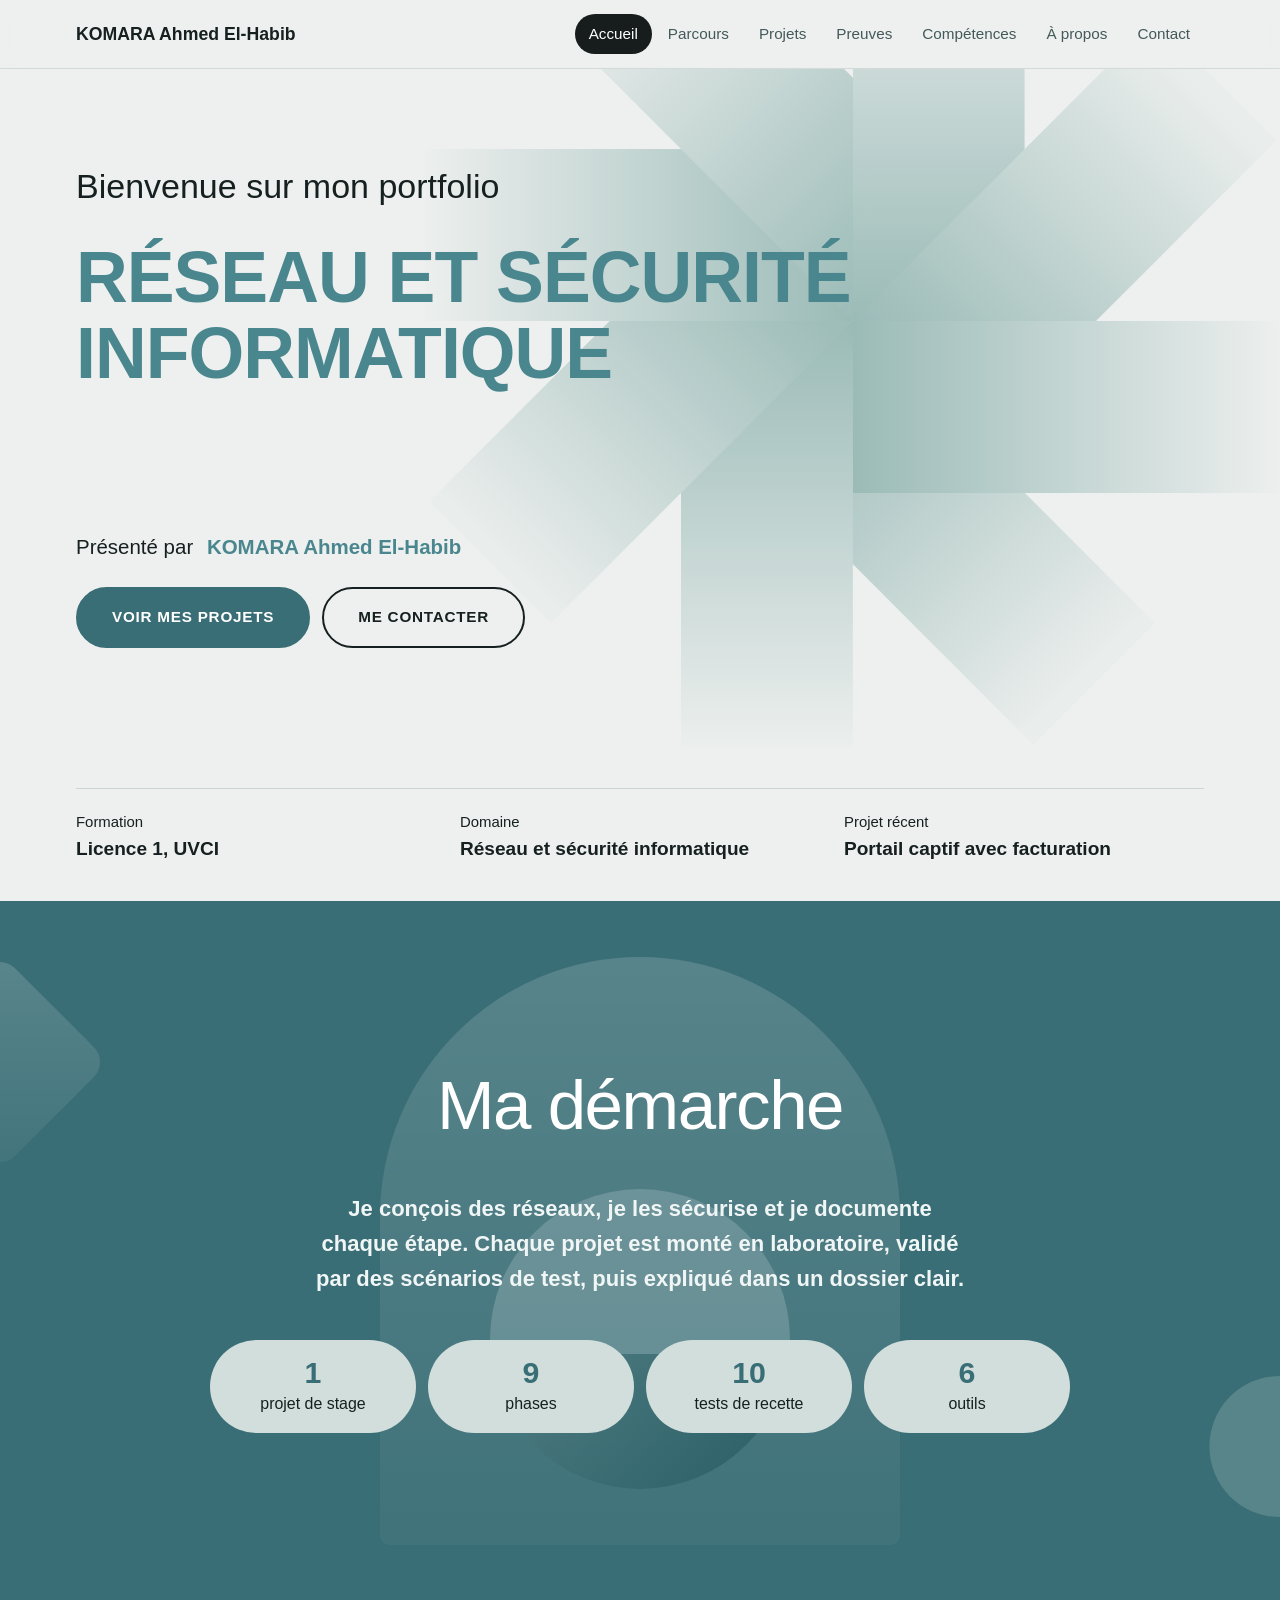
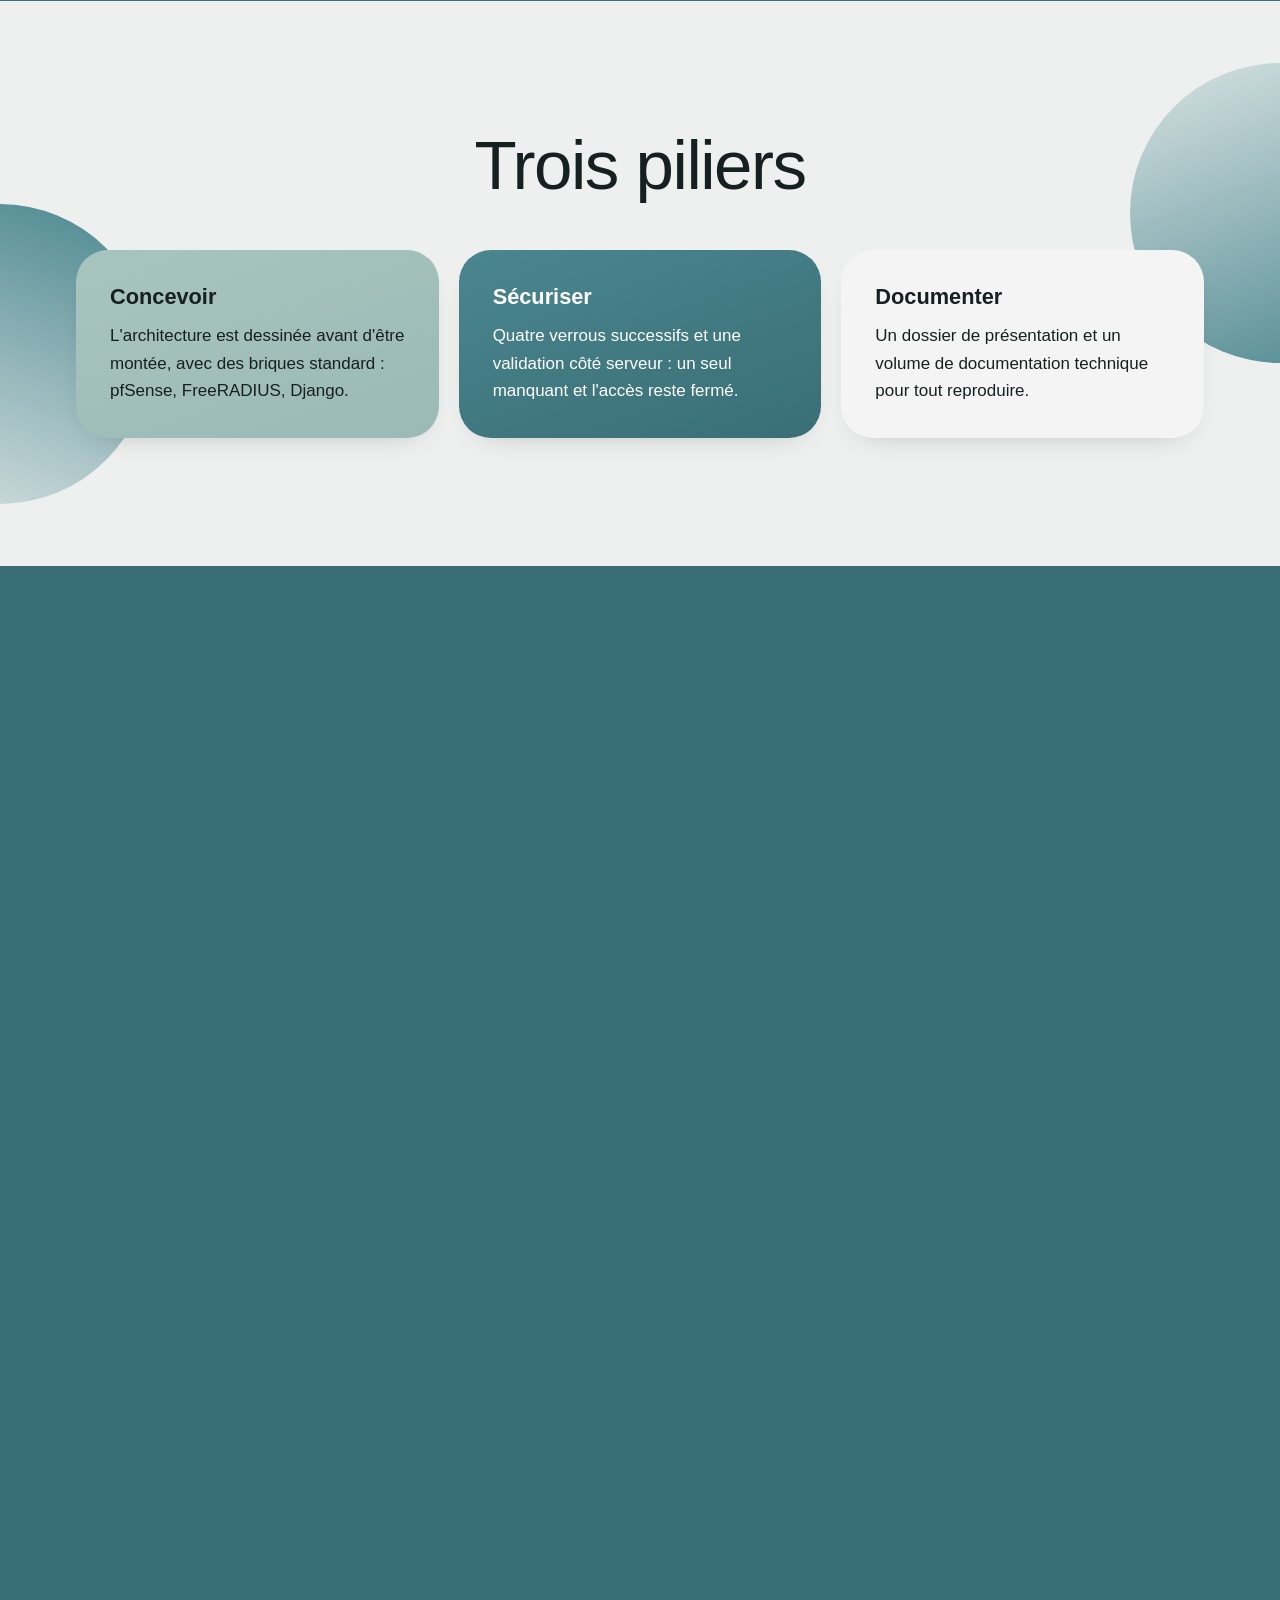
==== commit 9ea976ae: "Add files via upload" ====
--- a/index.html
+++ b/index.html
@@ -117,7 +117,7 @@
 <div class="dec ab rv" aria-hidden="true"><i class="a"></i><i class="b"></i><i class="e px"></i><i class="f px"></i></div>
 <div class="w">
 <h2 class="t rv">Qui suis-je</h2>
-<div class="team rv"><div class="ph1" aria-hidden="true">K</div><span class="np">KOMARA Ahmed El-Habib</span><p class="it">Étudiant en Licence 1, réseau et sécurité informatique.</p></div>
+<div class="team rv"><div class="ph1"><img src="photo.webp" alt="Portrait de KOMARA Ahmed El-Habib" width="480" height="522" loading="lazy" decoding="async"></div><span class="np">KOMARA Ahmed El-Habib</span><p class="it">Étudiant en Licence 1, réseau et sécurité informatique.</p></div>
 </div>
 </section>
 
--- a/style.css
+++ b/style.css
@@ -152,7 +152,9 @@
 .bl h3{font-size:clamp(18px,1.8vw,24px);font-weight:700;margin-bottom:4px}
 .bl p{font-size:.95em;color:var(--mu)}
 .team{display:flex;flex-direction:column;align-items:center;text-align:center;gap:18px}
-.ph1{width:clamp(170px,22vw,230px);aspect-ratio:23/25;border-radius:64px;background:linear-gradient(145deg,var(--cd),var(--sg));color:var(--td);display:flex;align-items:center;justify-content:center;font-size:clamp(60px,8vw,84px);font-weight:700;box-shadow:0 20px 40px -20px rgba(0,0,0,.4)}
+.ph1{width:clamp(170px,22vw,260px);aspect-ratio:23/25;border-radius:64px;overflow:hidden;background:var(--cd);box-shadow:0 0 0 8px rgba(255,255,255,.14),0 24px 44px -22px rgba(0,0,0,.45);transition:scale .9s cubic-bezier(.34,1.56,.64,1),opacity .6s}
+.ph1 img{width:100%;height:100%;object-fit:cover;object-position:50% 20%}
+.js .team.rv:not(.in) .ph1{scale:.86;opacity:0}
 .np{background:var(--sg);color:var(--ink);font-weight:700;border-radius:999px;padding:14px 30px;font-size:1.1em}
 .it{font-style:italic;max-width:420px}
 .stats{display:grid;grid-template-columns:repeat(auto-fit,minmax(min(100%,150px),1fr));gap:12px;margin-top:clamp(28px,4vw,44px)}
